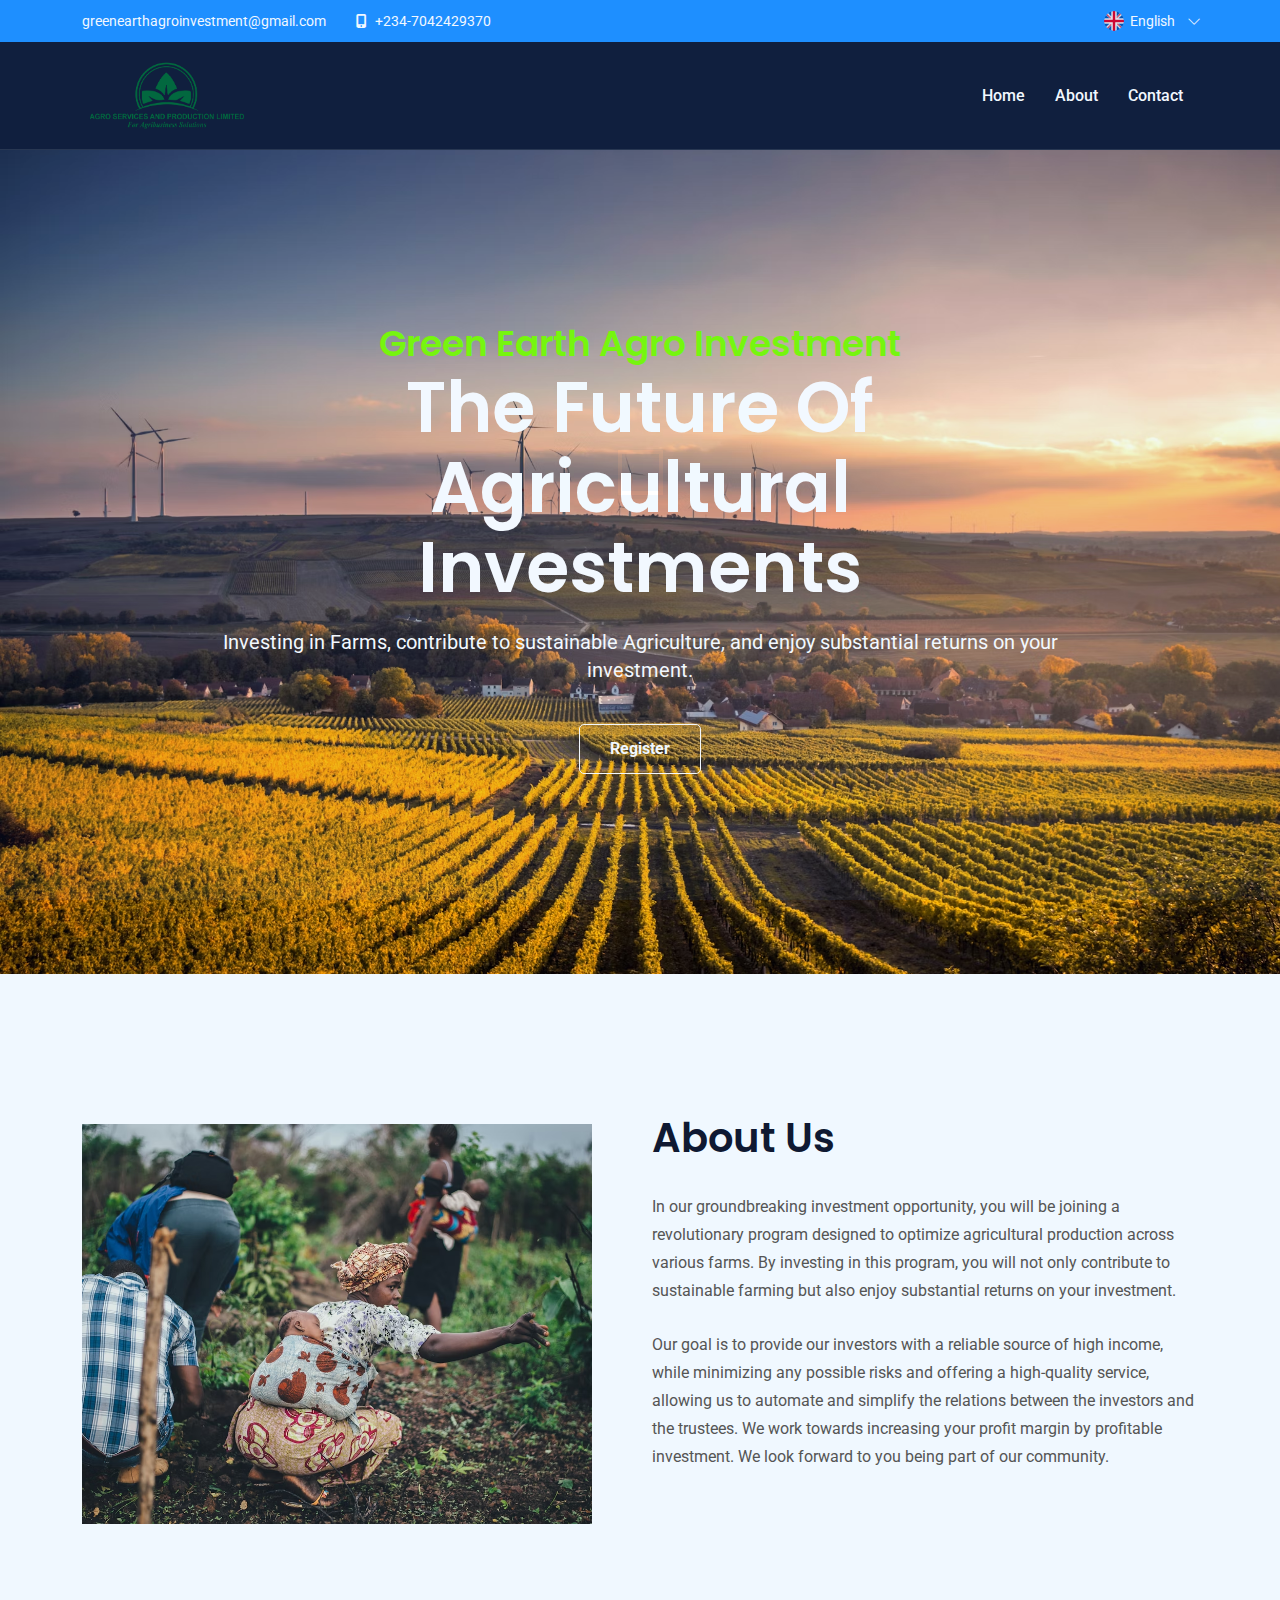
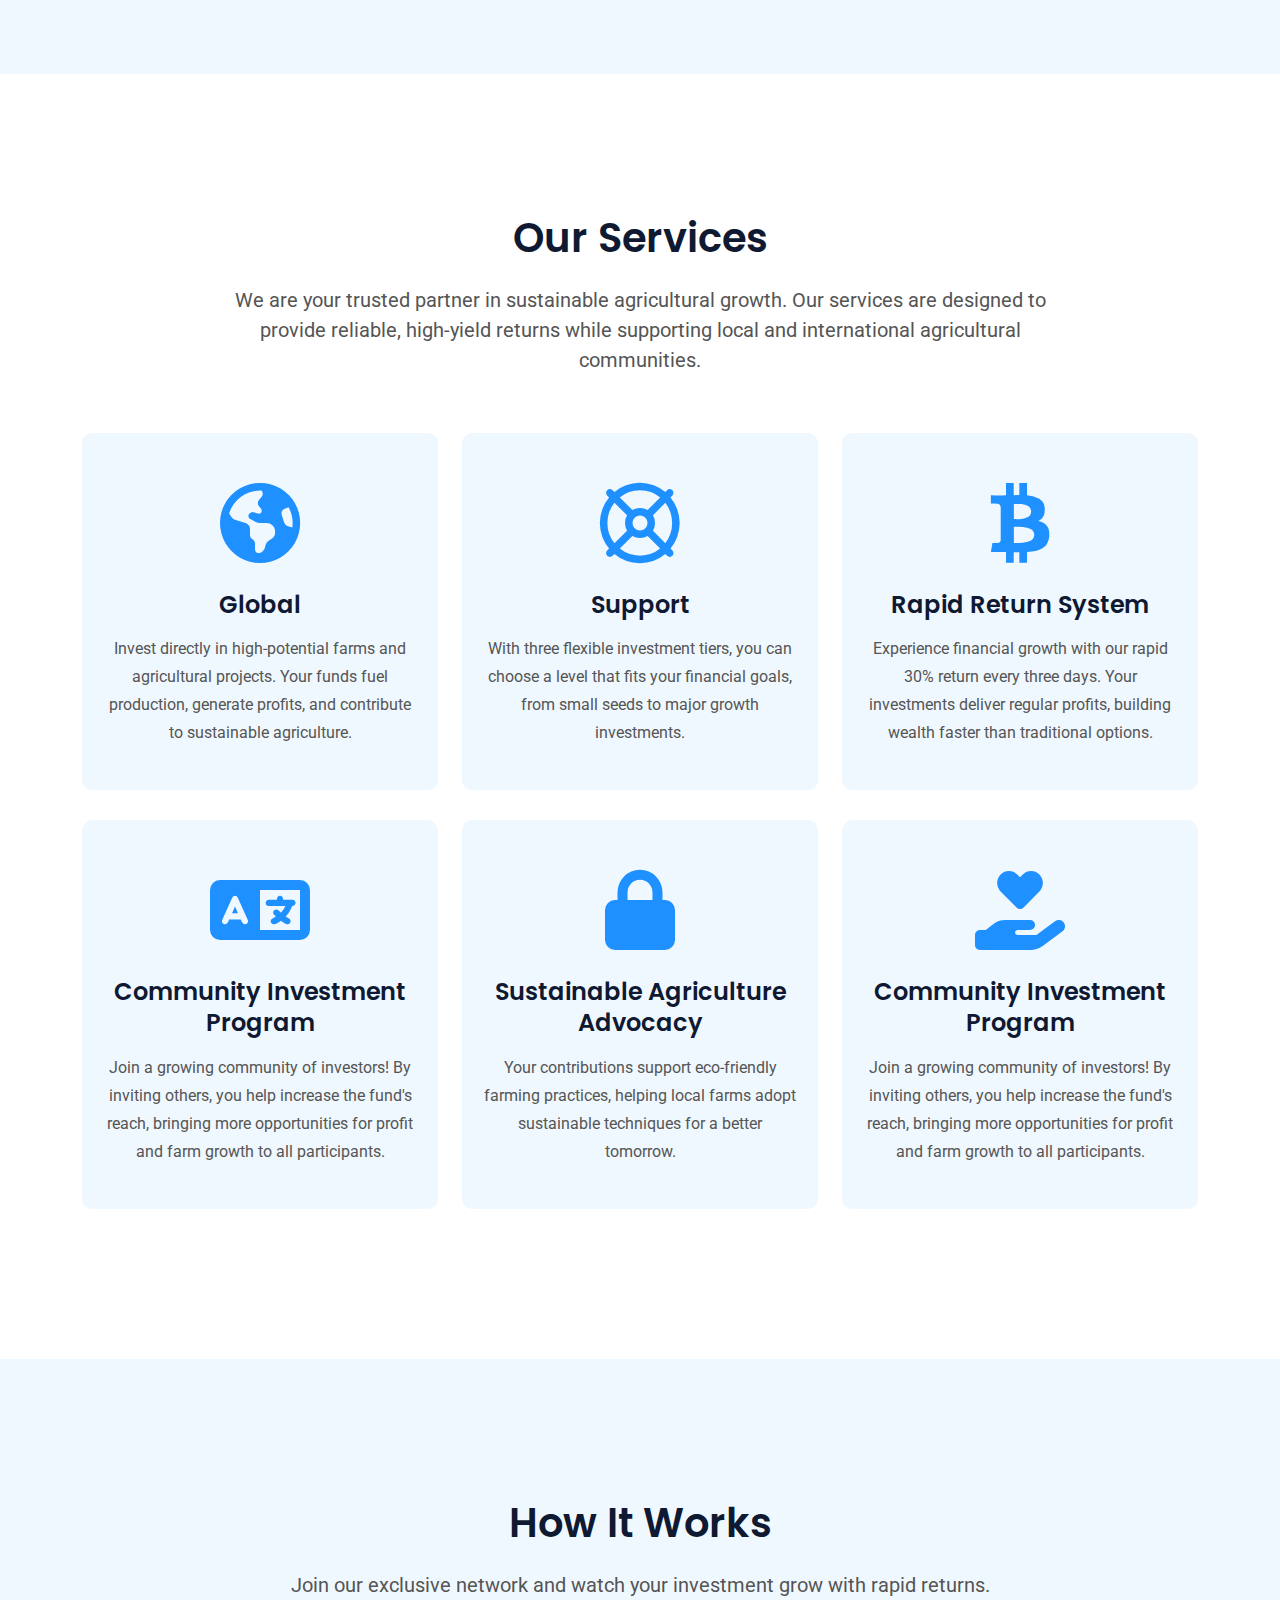
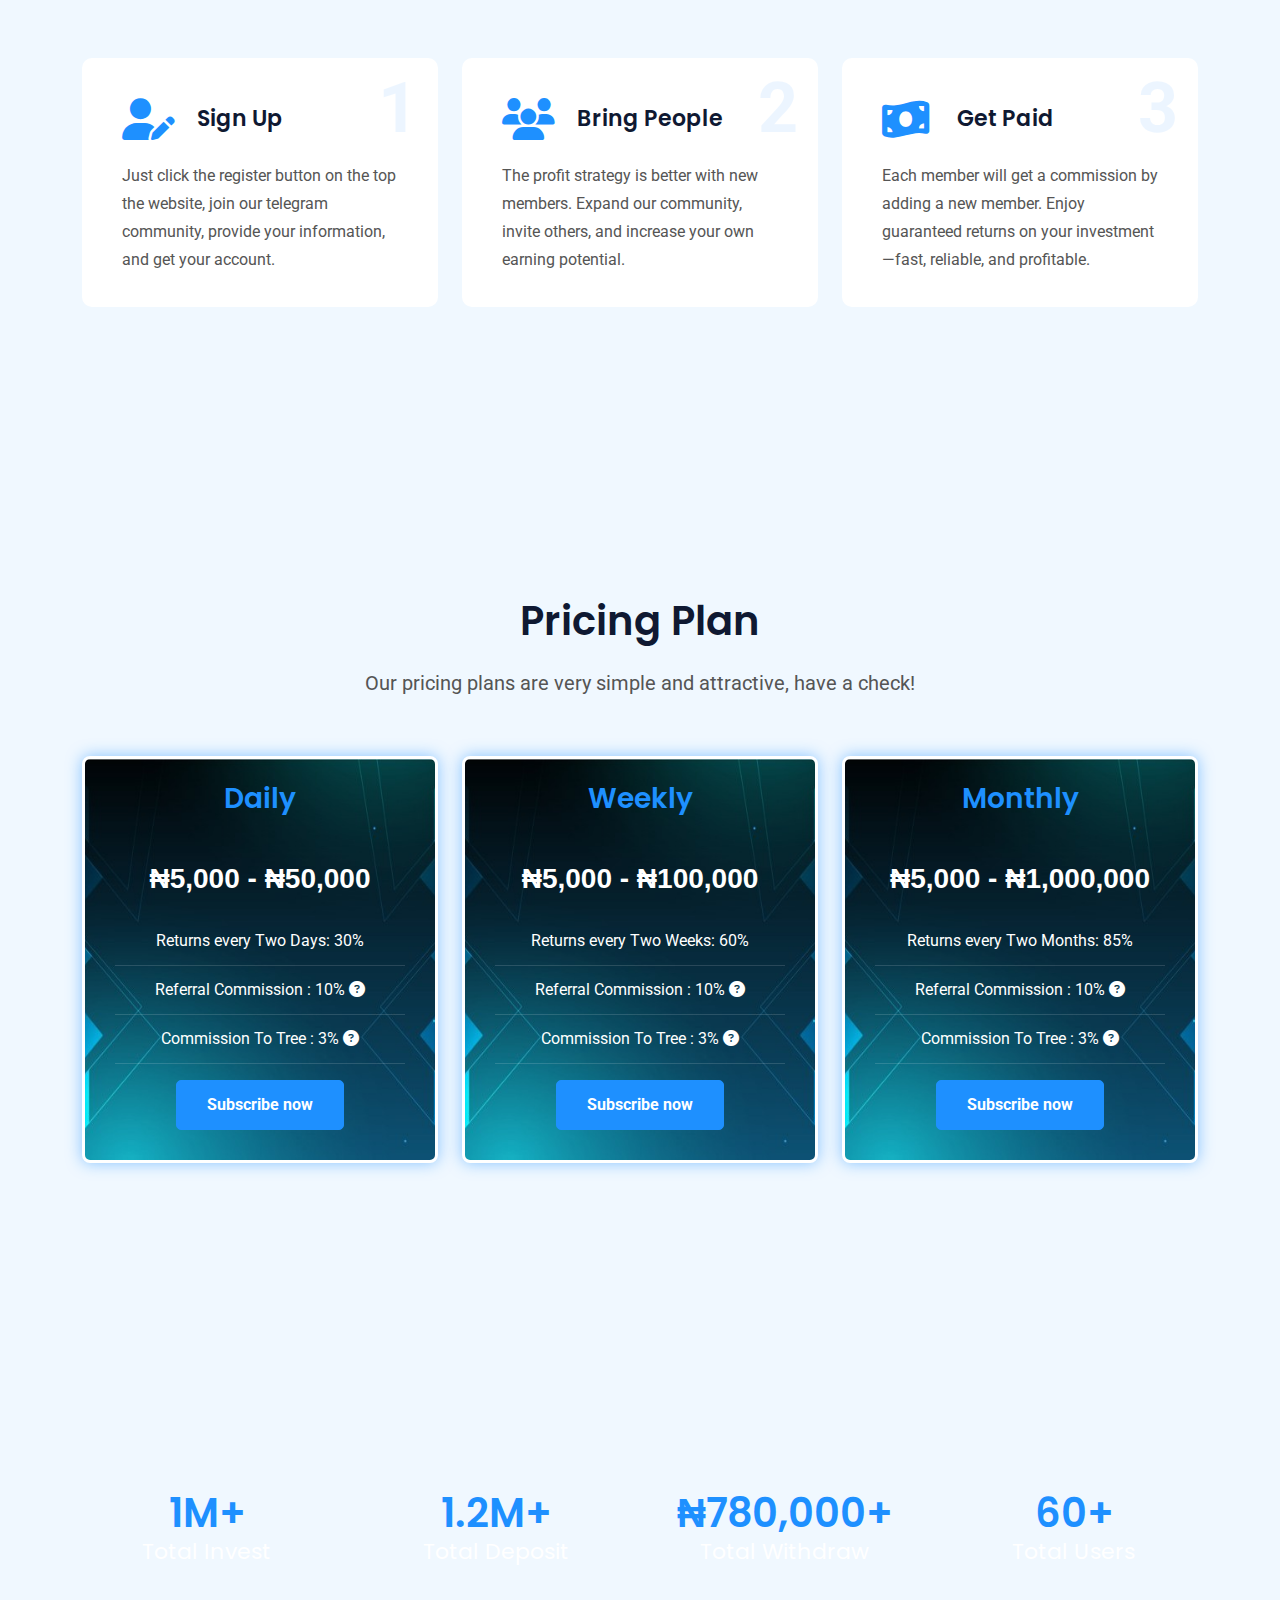
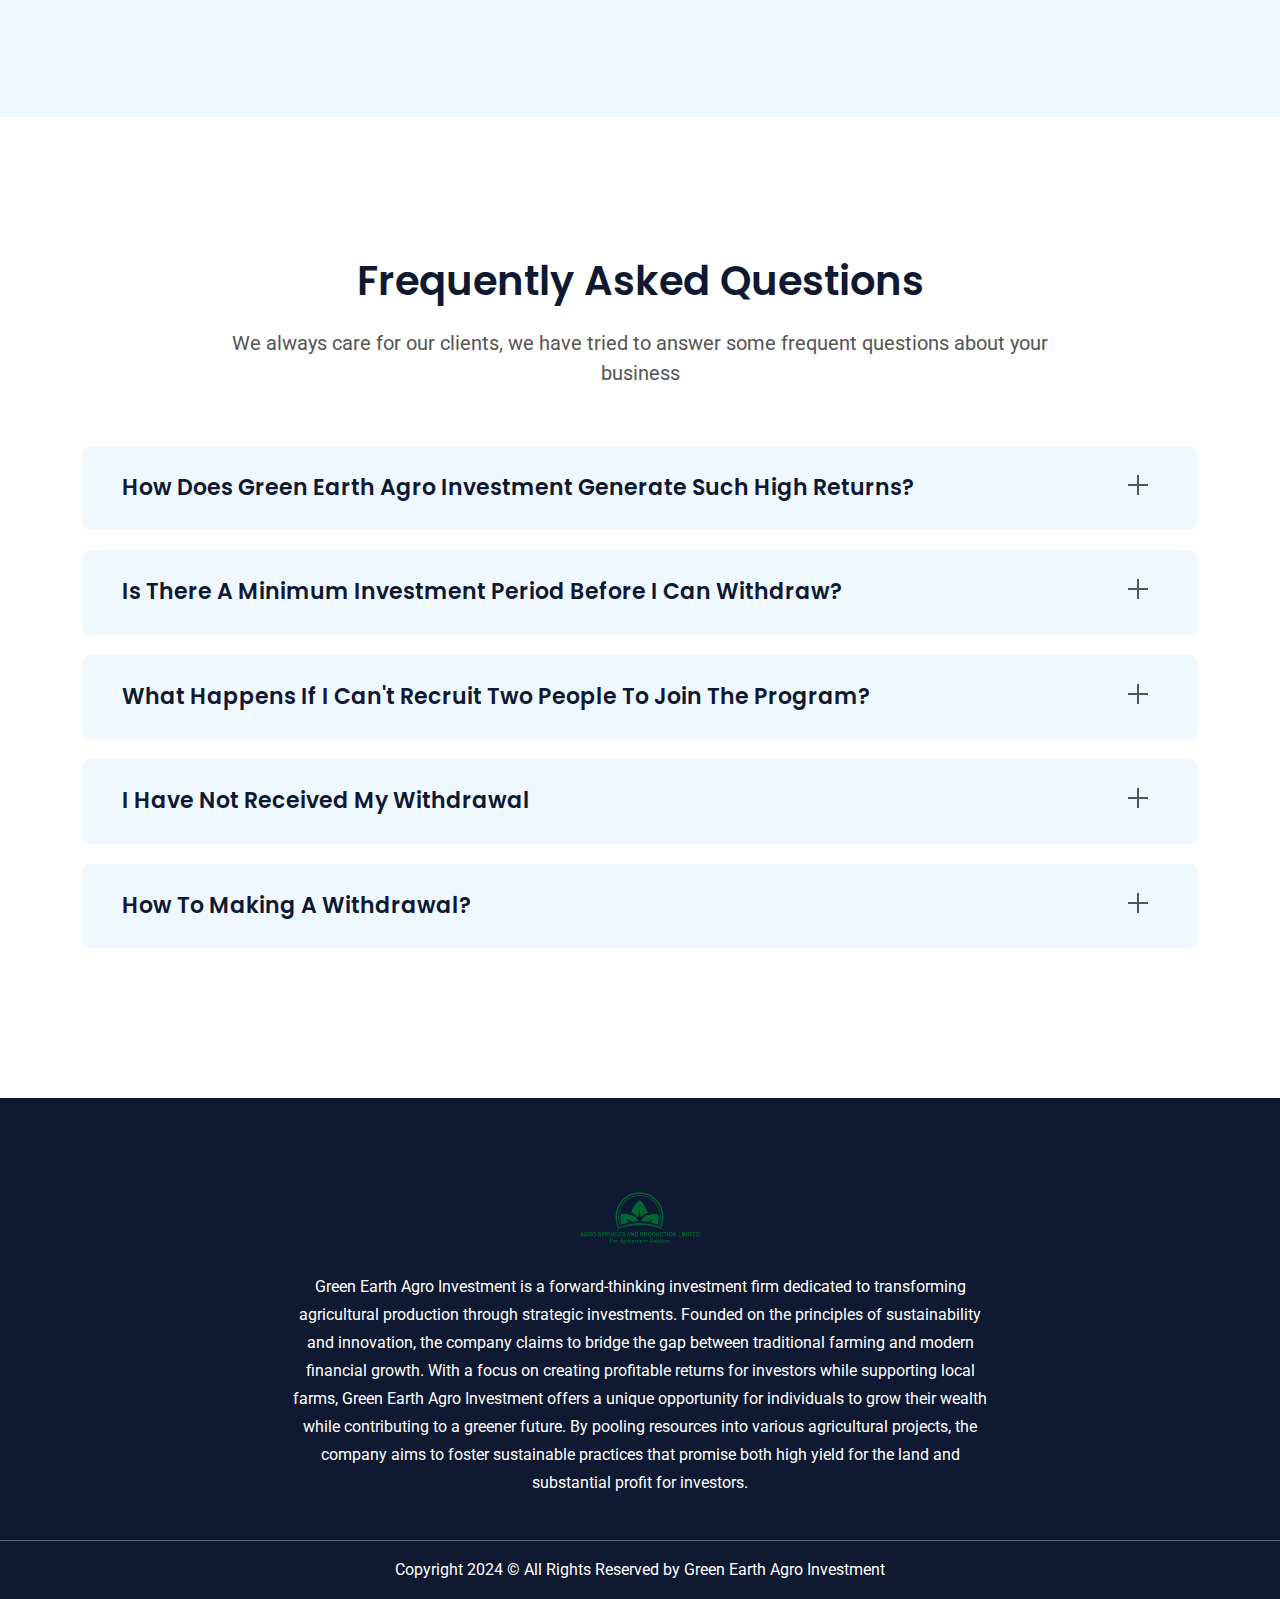
==== index.html @ 1e1aa6b4 "Add files via upload" ====
<!doctype html>
<html lang="en" itemscope itemtype="http://schema.org/WebPage">


<!-- Mirrored from script.viserlab.com/mlmlab/ by HTTrack Website Copier/3.x [XR&CO'2014], Sun, 03 Nov 2024 11:11:18 GMT -->
<!-- Added by HTTrack --><meta http-equiv="content-type" content="text/html;charset=UTF-8" /><!-- /Added by HTTrack -->
<head>
    <!-- Required meta tags -->
    <meta charset="utf-8">
    <meta name="viewport" content="width=device-width, initial-scale=1, shrink-to-fit=no">
    <title> MLMLAB - Home</title>
    <meta name="title" Content="MLMLAB - Home">
    <meta name="description" content="MLMLab, a professional Multilevel Marketing Solution that comes with PHP laravel. It’s developed for those people who want to start their Multilevel business website.">
    <meta name="keywords" content="admin,blog,aaaa,ddd,aaa,viserlab,viserscript,mlm,mlmlab,multilevel,marketing,platform">
    <link rel="shortcut icon" href="assets/images/logo_icon/favicon.png" type="image/x-icon">

    
    <link rel="apple-touch-icon" href="assets/images/logo_icon/logo.png">
    <meta name="apple-mobile-web-app-capable" content="yes">
    <meta name="apple-mobile-web-app-status-bar-style" content="black">
    <meta name="apple-mobile-web-app-title" content="MLMLAB - Home">
    
    <meta itemprop="name" content="MLMLAB - Home">
    <meta itemprop="description" content="MLMLab, a professional Multilevel Marketing Solution that comes with PHP laravel. It’s developed for those people who want to start their Multilevel business website.">
    <meta itemprop="image" content="assets/images/seo/6678346443a881719153764.jpg">
    
    <meta property="og:type" content="website">
    <meta property="og:title" content="MLMLab - Multilevel Marketing Platform">
    <meta property="og:description" content="MLMLab, a professional Multilevel Marketing Solution that comes with PHP laravel. It’s developed for those people who want to start their Multilevel business website.">
    <meta property="og:image" content="assets/images/seo/6678346443a881719153764.jpg">
    <meta property="og:image:type" content="image/jpg">
        <meta property="og:image:width" content="1180">
    <meta property="og:image:height" content="600">
    <meta property="og:url" content="https://script.viserlab.com/mlmlab">
    
    <meta name="twitter:card" content="summary_large_image">
    <!-- Bootstrap CSS -->
    <link href="assets/global/css/bootstrap.min30f4.css?v=3" rel="stylesheet">

    <link href="assets/global/css/all.min.css" rel="stylesheet">

    <link href="assets/global/css/line-awesome.min.css" rel="stylesheet">

    <link href="assets/templates/basic/css/animate.css" rel="stylesheet">
    <link href="assets/templates/basic/css/nice-select.css" rel="stylesheet">
    <link href="assets/templates/basic/css/swiper.min.css" rel="stylesheet">
    <link href="assets/templates/basic/css/magnific-popup.css" rel="stylesheet">
    <link href="assets/templates/basic/css/odometer.css" rel="stylesheet">
    <link href="assets/templates/basic/css/main30f4.css?v=3" rel="stylesheet">
    <link href="assets/templates/basic/css/custom.css" rel="stylesheet">
    
    
    <link href="assets/templates/basic/css/color4db6.css?color=1e90fF" rel="stylesheet">

</head>


<body>

    
    <div class="overlay"></div>
    <a class="scrollToTop" href="#0"><i class="flaticon-arrow"></i></a>
    <div class="overlayer" id="overlayer">
        <div class="loader">
            <div class="loader-inner"></div>
        </div>
    </div>

            <div class="header-top">
    <div class="container">
        <div class="header-top-area">
            <div class="header-top-item">
                <a href="mailto:greenearthagroinvestment@gmail.com">greenearthagroinvestment@gmail.com</a>

            </div>
            <div class="header-top-item">
                <a href="tel:+234-7042429370"><i class="fa fa-mobile-alt"></i>
                    +234-7042429370</a>
            </div>
                            <div class="language dropdown d-none d-lg-block ms-auto">
                    <button class="language-wrapper" data-bs-toggle="dropdown" aria-expanded="false">
                        <div class="language-content">
                            <div class="language_flag">
                                <img src="assets/images/language/66783590bc3431719154064.png" alt="flag">
                            </div>
                            <p class="language_text_select">English</p>
                        </div>
                        <span class="collapse-icon"><i class="las la-angle-down"></i></span>
                    </button>
                    <div class="dropdown-menu langList_dropdow py-2">
                        <ul class="langList">
                                                            <li class="language-list langSel" data-code=en>
                                    <div class="language_flag">
                                        <img src="assets/images/language/66783590bc3431719154064.png" alt="flag">
                                    </div>
                                    <p class="language_text">English</p>
                                </li>
                                                            <li class="language-list langSel" data-code=bn>
                                    <div class="language_flag">
                                        <img src="assets/images/language/6678358a315dd1719154058.png" alt="flag">
                                    </div>
                                    <p class="language_text">Bangla</p>
                                </li>
                                                            <li class="language-list langSel" data-code=es>
                                    <div class="language_flag">
                                        <img src="assets/images/language/667835846c2621719154052.png" alt="flag">
                                    </div>
                                    <p class="language_text">Spanish</p>
                                </li>
                                                            <li class="language-list langSel" data-code=tr>
                                    <div class="language_flag">
                                        <img src="assets/images/language/6678357cd0ed21719154044.png" alt="flag">
                                    </div>
                                    <p class="language_text">Turkish</p>
                                </li>
                                                    </ul>
                    </div>
                </div>
                    </div>
    </div>
</div>
<header class="header-bottom" >
    <div class="container">
        <div class="row">
            <div class="col-lg-12">
                <div class="header-area">
                    <div class="logo">
                        <a href="https://script.viserlab.com/mlmlab"><img src="assets/images/logo_icon/LOGO-03.png" alt="logo"></a>
                    </div>
                    <ul class="menu">
                        <li><a href="https://script.viserlab.com/mlmlab">Home</a></li>

                                                    <li><a href="about.html">About</a></li>
                        <li><a href="contact.html">Contact</a></li>

                         
                        
                                                    <li class="language dropdown d-lg-none">
                                <button class="language-wrapper style-two" data-bs-toggle="dropdown" aria-expanded="false">
                                    <div class="language-content">
                                        <div class="language_flag">
                                            <img src="assets/images/language/66783590bc3431719154064.png"
                                                alt="flag">
                                        </div>
                                        <p class="language_text_select">English</p>
                                    </div>
                                    <span class="collapse-icon"><i class="las la-angle-down"></i></span>
                                </button>
                                <div class="dropdown-menu langList_dropdow py-2">
                                    <ul class="langList">
                                                                                    <li class="language-list langSel" data-code=en>
                                                <div class="language_flag">
                                                    <img src="assets/images/language/66783590bc3431719154064.png" alt="flag">
                                                </div>
                                                <p class="language_text">English</p>
                                            </li>
                                                                                    <li class="language-list langSel" data-code=bn>
                                                <div class="language_flag">
                                                    <img src="assets/images/language/6678358a315dd1719154058.png" alt="flag">
                                                </div>
                                                <p class="language_text">Bangla</p>
                                            </li>
                                                                                    <li class="language-list langSel" data-code=es>
                                                <div class="language_flag">
                                                    <img src="assets/images/language/667835846c2621719154052.png" alt="flag">
                                                </div>
                                                <p class="language_text">Spanish</p>
                                            </li>
                                                                                    <li class="language-list langSel" data-code=tr>
                                                <div class="language_flag">
                                                    <img src="assets/images/language/6678357cd0ed21719154044.png" alt="flag">
                                                </div>
                                                <p class="language_text">Turkish</p>
                                            </li>
                                                                            </ul>
                                </div>
                            </li>

                                            </ul>
                    <div class="header-bar d-lg-none">
                        <span></span>
                        <span></span>
                        <span></span>
                    </div>
                </div>
            </div>
        </div>
    </div>
</header>

    
    
    
    <section class="banner-slide">
    <div class="swiper-wrapper">
                    <div class="swiper-slide">
                <div class="banner-container bg-overlay bg_img"
                    data-background="assets/images/frontend/banner/photo-1486754735734-325b5831c3ad.avif">
                    <div class="container">
                        <div class="banner-content">
                            <h3 class="sub-title" style="color: lawngreen;">Green Earth Agro Investment</h3>
                            <h1 class="title">The Future of Agricultural Investments</h1>
                            <div class="button-area">
                                <p>Investing in Farms, contribute to sustainable Agriculture, and enjoy substantial returns on your investment.</p>
                                <div class="button-group">
                                  
                                    <a class="custom-button"
                                        href="https://t.me/+zExAcoKdvgdmNTk0">Register</a>
                                </div>
                            </div>
                        </div>
                    </div>
                </div>
            </div>
                    <div class="swiper-slide">
                <div class="banner-container bg-overlay bg_img"
                    data-background="assets/images/frontend/banner/636a01142c5ef1667891476.jpg">
                    <div class="container">
                        <div class="banner-content">
                            <h3 class="sub-title">Agro Green</h3>
                            <h1 class="title">Multilevel Marketing Platform</h1>
                            <div class="button-area">
                                <p>We are a dedicated Binary Multilevel Marketing company for every MLM plan with custom features.</p>
                                <div class="button-group">
                                    <a class="custom-button active"
                                        href="#">Log In</a>
                                    <a class="custom-button"
                                        href="https://t.me/+zExAcoKdvgdmNTk0">Register</a>
                                </div>
                            </div>
                        </div>
                    </div>
                </div>
            </div>
            </div>
    <!-- <div class="banner-prev"><i class="fas fa-angle-left"></i></div>
    <div class="banner-next"><i class="fas fa-angle-right"></i></div> -->
</section>

                        <section class="about-section padding-top padding-bottom">
    <div class="container">
        <div class="row justify-content-between mb--50 flex-wrap-reverse">
            <div class="col-lg-6 pe-xl-5 mb-50">
                <div class="video-wrapper w-100 h-100 bg-overlay bg_img"
                    data-background="assets/images/frontend/about/photo-1509099342178-e323b1717dba.avif">
                    </a>
                </div>
            </div>
            <div class="col-lg-6 mb-50">
                <div class="about-content">
                    <div class="section-header left-style margin-olpo">
                        <h2 class="title">About Us</h2>
                    </div>
                    <p> In our groundbreaking investment opportunity, you will be joining a revolutionary program designed to optimize agricultural production across various farms. By investing in this program, you will not only contribute to sustainable farming but also enjoy substantial returns on your investment. </p>
                    <p> Our goal is to provide our investors with a reliable source of high income, while minimizing any possible risks and offering a high-quality service, allowing us to automate and simplify the relations between the investors and the trustees. We work towards increasing your profit margin by profitable investment. We look forward to you being part of our community. </p>
                </div>
            </div>
        </div>
    </div>
</section>
                    <section class="how-to-section padding-bottom padding-top section-bg">
    <div class="container">
        <div class="section-header">
            <h2 class="title">Our Services</h2>
            <p>We are your trusted partner in sustainable agricultural growth. Our services are designed to provide reliable, high-yield returns while supporting local and international agricultural communities. </p>
        </div>
        <div class="row justify-content-center mb-30-none how-wrapper">
                            <div class="col-sm-10 col-md-6 col-lg-4">
                    <div class="how-item">
                        <div class="how-thumb">
                            <i class="fas fa-globe-americas"></i>                        </div>
                        <div class="how-content">
                            <h5 class="title">Global</h5>
                            <p>Invest directly in high-potential farms and agricultural projects. Your funds fuel production, generate profits, and contribute to sustainable agriculture.</p>
                        </div>
                    </div>
                </div>
                            <div class="col-sm-10 col-md-6 col-lg-4">
                    <div class="how-item">
                        <div class="how-thumb">
                            <i class="far fa-life-ring"></i>                        </div>
                        <div class="how-content">
                            <h5 class="title">Support</h5>
                            <p>With three flexible investment tiers, you can choose a level that fits your financial goals, from small seeds to major growth investments.</p>
                        </div>
                    </div>
                </div>
                            <div class="col-sm-10 col-md-6 col-lg-4">
                    <div class="how-item">
                        <div class="how-thumb">
                            <i class="fab fa-btc"></i>                        </div>
                        <div class="how-content">
                            <h5 class="title">Rapid Return System</h5>
                            <p>Experience financial growth with our rapid 30% return every three days. Your investments deliver regular profits, building wealth faster than traditional options.</p>
                        </div>
                    </div>
                </div>
                            <div class="col-sm-10 col-md-6 col-lg-4">
                    <div class="how-item">
                        <div class="how-thumb">
                            <i class="fas fa-language"></i>                        </div>
                        <div class="how-content">
                            <h5 class="title">Community Investment Program</h5>
                            <p>Join a growing community of investors! By inviting others, you help increase the fund's reach, bringing more opportunities for profit and farm growth to all participants.</p>
                        </div>
                    </div>
                </div>
                            <div class="col-sm-10 col-md-6 col-lg-4">
                    <div class="how-item">
                        <div class="how-thumb">
                            <i class="fas fa-lock"></i>                        </div>
                        <div class="how-content">
                            <h5 class="title">Sustainable Agriculture Advocacy</h5>
                            <p>Your contributions support eco-friendly farming practices, helping local farms adopt sustainable techniques for a better tomorrow.</p>
                        </div>
                    </div>
                </div>
                            <div class="col-sm-10 col-md-6 col-lg-4">
                    <div class="how-item">
                        <div class="how-thumb">
                            <i class="fas fa-hand-holding-heart"></i>                        </div>
                        <div class="how-content">
                            <h5 class="title">Community Investment Program</h5>
                            <p>Join a growing community of investors! By inviting others, you help increase the fund's reach, bringing more opportunities for profit and farm growth to all participants.</p>
                        </div>
                    </div>
                </div>
                    </div>
    </div>
</section>
                    <section class="feature-section padding-top padding-bottom">
    <div class="container">
        <div class="section-header">
            <h2 class="title">How It Works</h2>
            <p>Join our exclusive network and watch your investment grow with rapid returns.</p>
        </div>
        <div class="row justify-content-center mb-30-none">
                            <div class="col-xl-4 col-md-6 col-sm-10">
                    <div class="feature-item">
                        <div class="feature-header">
                            <div class="icon">
                                <i class="fas fa-user-edit"></i>                            </div>
                            <h6 class="title">Sign Up</h6>
                        </div>
                        <div class="feature-body">
                            <p>Just click the register button on the top the website, join our telegram community, provide your information, and get your account.</p>
                        </div>
                    </div>
                </div>
                            <div class="col-xl-4 col-md-6 col-sm-10">
                    <div class="feature-item">
                        <div class="feature-header">
                            <div class="icon">
                                <i class="fas fa-users"></i>                            </div>
                            <h6 class="title">Bring People</h6>
                        </div>
                        <div class="feature-body">
                            <p>The profit strategy is better with new members. Expand our community, invite others, and increase your own earning potential.</p>
                        </div>
                    </div>
                </div>
                            <div class="col-xl-4 col-md-6 col-sm-10">
                    <div class="feature-item">
                        <div class="feature-header">
                            <div class="icon">
                                <i class="fas fa-money-bill-wave"></i>                            </div>
                            <h6 class="title">Get Paid</h6>
                        </div>
                        <div class="feature-body">
                            <p>Each member will get a commission by adding a new member. Enjoy guaranteed returns on your investment—fast, reliable, and profitable.</p>
                        </div>
                    </div>
                </div>
                    </div>
    </div>
</section>
                    <!-- <section class="team-section padding-top padding-bottom section-bg">
    <div class="container">
        <div class="section-header">
            <h2 class="title">Team Member</h2>
            <p>The company empowers our team members to impact the company mission, grow personally and professionally, and reach an optimal work-life balance. So, meet with our awesome members!</p>
        </div>
        <div class="row justify-content-center mb-30-none">
                            <div class="col-lg-3 col-md-6 col-sm-9">
                    <div class="team-item">
                        <div class="team-thumb">
                            <img src="assets/images/frontend/team/636a162adadcc1667896874.jpg" alt="team">
                        </div>
                        <div class="team-content">
                            <h6 class="title">
                                Sergio Leonel
                            </h6>
                            <span class="info">CEO @ Adobe</span>
                        </div>
                    </div>
                </div>
                            <div class="col-lg-3 col-md-6 col-sm-9">
                    <div class="team-item">
                        <div class="team-thumb">
                            <img src="assets/images/frontend/team/636a1601368b21667896833.jpg" alt="team">
                        </div>
                        <div class="team-content">
                            <h6 class="title">
                                MR. Jhon
                            </h6>
                            <span class="info">CEO @ Adobe</span>
                        </div>
                    </div>
                </div>
                            <div class="col-lg-3 col-md-6 col-sm-9">
                    <div class="team-item">
                        <div class="team-thumb">
                            <img src="assets/images/frontend/team/636a15e0139101667896800.jpg" alt="team">
                        </div>
                        <div class="team-content">
                            <h6 class="title">
                                Jon Doi
                            </h6>
                            <span class="info">CEO @ Adobe</span>
                        </div>
                    </div>
                </div>
                            <div class="col-lg-3 col-md-6 col-sm-9">
                    <div class="team-item">
                        <div class="team-thumb">
                            <img src="assets/images/frontend/team/636a15b788b3b1667896759.jpg" alt="team">
                        </div>
                        <div class="team-content">
                            <h6 class="title">
                                MR. Jhon
                            </h6>
                            <span class="info">CEO @ Adobe</span>
                        </div>
                    </div>
                </div>
                    </div>
    </div> 
</section> -->
                    <section class="pricing-section padding-bottom padding-top">
    <div class="container">
        <div class="section-header">
            <h2 class="title">Pricing Plan</h2>
            <p>Our pricing plans are very simple and attractive, have a check!</p>
        </div>

        <div class="row justify-content-center mb-30-none">
                            <div class="col-lg-4 col-md-6 col-sm-10 mb-30">
                    <div class="plan-card bg_img text-center"
                        data-background="assets/images/frontend/plan/637da77c41ab91669179260.jpg">
                        <h4 class="plan-card__title text--base mb-2">Daily</h4>
                        <div class="price-range mt-5 text-white"> ₦5,000 - ₦50,000 </div>
                        <ul class="plan-card__features mt-4">
                            <li>Returns every Two Days: 30%
                            </li>
                            <li>
                                Referral Commission : <span class="amount">10%</span>
                                <span class="icon float-right" data-bs-toggle="modal" data-bs-target="#refComInfoModal"><i
                                        class="fas fa-question-circle"></i></span>
                            </li>

                            <li>
                                Commission To Tree : <span class="amount">3%</span>
                                <span class="icon float-right" data-bs-toggle="modal" data-bs-target="#treeComInfoModal"><i
                                        class="fas fa-question-circle"></i></span>
                            </li>
                        </ul>

                        <a href="https://t.me/+zExAcoKdvgdmNTk0" target="_blank" class="custom-button theme mt-3 w-auto text-white">
                            Subscribe now
                        </a>
                        
                        
                    </div>
                </div>
                            <div class="col-lg-4 col-md-6 col-sm-10 mb-30">
                    <div class="plan-card bg_img text-center"
                        data-background="assets/images/frontend/plan/637da77c41ab91669179260.jpg">
                        <h4 class="plan-card__title text--base mb-2">Weekly</h4>
                        <div class="price-range mt-5 text-white"> ₦5,000 - ₦100,000 </div>
                        <ul class="plan-card__features mt-4">
                            <li>Returns every Two Weeks: 60%
                            </li>
                            <li>
                                Referral Commission : <span class="amount">10%</span>
                                <span class="icon float-right" data-bs-toggle="modal" data-bs-target="#refComInfoModal"><i
                                        class="fas fa-question-circle"></i></span>
                            </li>

                            <li>
                                Commission To Tree : <span class="amount">3%</span>
                                <span class="icon float-right" data-bs-toggle="modal" data-bs-target="#treeComInfoModal"><i
                                        class="fas fa-question-circle"></i></span>
                            </li>
                        </ul>

                        <a href="https://t.me/+zExAcoKdvgdmNTk0" target="_blank" class="custom-button theme mt-3 w-auto text-white">
                            Subscribe now
                        </a>
                        
                        
                    </div>
                </div>
                            <div class="col-lg-4 col-md-6 col-sm-10 mb-30">
                    <div class="plan-card bg_img text-center"
                        data-background="assets/images/frontend/plan/637da77c41ab91669179260.jpg">
                        <h4 class="plan-card__title text--base mb-2">Monthly</h4>
                        <div class="price-range mt-5 text-white"> ₦5,000 - ₦1,000,000 </div>
                        <ul class="plan-card__features mt-4">
                            <li>Returns every Two Months: 85%
                            </li>
                            <li>
                                Referral Commission : <span class="amount">10%</span>
                                <span class="icon float-right" data-bs-toggle="modal" data-bs-target="#refComInfoModal"><i
                                        class="fas fa-question-circle"></i></span>
                            </li>

                            <li>
                                Commission To Tree : <span class="amount">3%</span>
                                <span class="icon float-right" data-bs-toggle="modal" data-bs-target="#treeComInfoModal"><i
                                        class="fas fa-question-circle"></i></span>
                            </li>
                        </ul>

                        <a href="https://t.me/+zExAcoKdvgdmNTk0" target="_blank" class="custom-button theme mt-3 w-auto text-white">
                            Subscribe now
                        </a>
                        
                        
                    </div>
                </div>
                            <div class="col-lg-4 col-md-6 col-sm-10 mb-30">
                    <!-- <div class="plan-card bg_img text-center"
                        data-background="assets/images/frontend/plan/637da77c41ab91669179260.jpg">
                        <h4 class="plan-card__title text--base mb-2">Silver</h4>
                        <div class="price-range mt-5 text-white"> $1,000.00 </div>
                        <ul class="plan-card__features mt-4">
                            <li> Business Volume (BV) : <span class="amount">100</span>
                                <span class="icon float-right" data-bs-toggle="modal" data-bs-target="#bvInfoModal"><i
                                        class="fas fa-question-circle"></i></span>
                            </li>
                            <li>
                                Referral Commission : <span class="amount">$50.00</span>
                                <span class="icon float-right" data-bs-toggle="modal" data-bs-target="#refComInfoModal"><i
                                        class="fas fa-question-circle"></i></span>
                            </li>

                            <li>
                                Commission To Tree : <span class="amount">$0.99</span>
                                <span class="icon float-right" data-bs-toggle="modal" data-bs-target="#treeComInfoModal"><i
                                        class="fas fa-question-circle"></i></span>
                            </li>
                        </ul>

                                                    <button class="custom-button theme mt-3 w-auto text-white" data-bs-toggle="modal" data-bs-target="#loginModal">
                                Subscribe now                            </button>
                        
                    </div> -->
                </div>
                            <div class="col-lg-4 col-md-6 col-sm-10 mb-30">
                    <!-- <div class="plan-card bg_img text-center"
                        data-background="assets/images/frontend/plan/637da77c41ab91669179260.jpg">
                        <h4 class="plan-card__title text--base mb-2">Gold</h4>
                        <div class="price-range mt-5 text-white"> $3,000.00 </div>
                        <ul class="plan-card__features mt-4">
                            <li> Business Volume (BV) : <span class="amount">300</span>
                                <span class="icon float-right" data-bs-toggle="modal" data-bs-target="#bvInfoModal"><i
                                        class="fas fa-question-circle"></i></span>
                            </li>
                            <li>
                                Referral Commission : <span class="amount">$150.00</span>
                                <span class="icon float-right" data-bs-toggle="modal" data-bs-target="#refComInfoModal"><i
                                        class="fas fa-question-circle"></i></span>
                            </li>

                            <li>
                                Commission To Tree : <span class="amount">$1.50</span>
                                <span class="icon float-right" data-bs-toggle="modal" data-bs-target="#treeComInfoModal"><i
                                        class="fas fa-question-circle"></i></span>
                            </li>
                        </ul>

                                                    <button class="custom-button theme mt-3 w-auto text-white" data-bs-toggle="modal" data-bs-target="#loginModal">
                                Subscribe now                            </button>
                        
                    </div> -->
                </div>
                            <div class="col-lg-4 col-md-6 col-sm-10 mb-30">
                    <!-- <div class="plan-card bg_img text-center"
                        data-background="assets/images/frontend/plan/637da77c41ab91669179260.jpg">
                        <h4 class="plan-card__title text--base mb-2">Plutonium</h4>
                        <div class="price-range mt-5 text-white"> $5,000.00 </div>
                        <ul class="plan-card__features mt-4">
                            <li> Business Volume (BV) : <span class="amount">500</span>
                                <span class="icon float-right" data-bs-toggle="modal" data-bs-target="#bvInfoModal"><i
                                        class="fas fa-question-circle"></i></span>
                            </li>
                            <li>
                                Referral Commission : <span class="amount">$250.00</span>
                                <span class="icon float-right" data-bs-toggle="modal" data-bs-target="#refComInfoModal"><i
                                        class="fas fa-question-circle"></i></span>
                            </li>

                            <li>
                                Commission To Tree : <span class="amount">$5.50</span>
                                <span class="icon float-right" data-bs-toggle="modal" data-bs-target="#treeComInfoModal"><i
                                        class="fas fa-question-circle"></i></span>
                            </li>
                        </ul>

                                                    <button class="custom-button theme mt-3 w-auto text-white" data-bs-toggle="modal" data-bs-target="#loginModal">
                                Subscribe now                            </button>
                        
                    </div> -->
                </div>
            
        </div>

    </div>
</section>

<div class="modal fade" id="bvInfoModal" role="dialog" aria-hidden="true" tabindex="-1">
        <div class="modal-dialog" role="document">
            <div class="modal-content">
                <div class="modal-header">
                    <h5 class="modal-title m-0">Business Volume (BV) info</h5>
                    <button class="close" data-bs-dismiss="modal" type="button" aria-label="Close">
                        <i class="las la-times"></i>
                    </button>
                </div>
                <div class="modal-body">
                    <span class="text--danger">When someone from your below tree subscribe this plan, You will get this Business Volume  which will be used for matching bonus.</span>
                </div>
            </div>
        </div>
    </div>

    <div class="modal fade" id="refComInfoModal" role="dialog" aria-hidden="true" tabindex="-1">
        <div class="modal-dialog" role="document">
            <div class="modal-content">
                <div class="modal-header">
                    <h5 class="modal-title m-0">Referral Commission info</h5>
                    <button class="close" data-bs-dismiss="modal" type="button" aria-label="Close">
                        <i class="las la-times"></i>
                    </button>
                </div>
                <div class="modal-body">
                    <span class="text--danger">When Your Direct-Referred/Sponsored  User Subscribe in <b> ANY PLAN </b>,
                        You will get this amount.</span>
                    <br>
                    <br>
                    <span class="text--success"> This is the reason You should Choose a Plan With Bigger Referral Commission.</span>

                </div>
            </div>
        </div>
    </div>

    <div class="modal fade" id="treeComInfoModal" role="dialog" aria-hidden="true" tabindex="-1">
        <div class="modal-dialog" role="document">
            <div class="modal-content">
                <div class="modal-header">
                    <h5 class="modal-title m-0">Commission to tree info</h5>
                    <button class="close" data-bs-dismiss="modal" type="button" aria-label="Close">
                        <i class="las la-times"></i>
                    </button>
                </div>
                <div class="modal-body">
                    <span class="text--danger">When someone from your below tree subscribe this plan, You will get this amount as Tree Commission. </span>
                </div>
            </div>
        </div>
    </div>
            <div class="modal fade" id="loginModal" role="dialog" aria-hidden="true" tabindex="-1">
            <div class="modal-dialog" role="document">
                <div class="modal-content">
                    <div class="modal-header">
                        <h5 class="modal-title m-0">Confirmation Alert!</h5>
                        <button class="close" data-bs-dismiss="modal" type="button" aria-label="Close">
                            <i class="las la-times"></i>
                        </button>
                    </div>
                    <div class="modal-body py-3">
                        <span class="text-center">Please login to subscribe plans.</span>
                    </div>
                    <div class="modal-footer py-2">
                        <button class="btn btn-dark btn--sm" data-bs-dismiss="modal" type="button">Close</button>
                        <a href="user/login.html" class="btn btn--base btn--sm">Login</a>
                    </div>
                </div>
            </div>
        </div>
    
                        <!-- <section class="transaction-section padding-top section-bg padding-bottom">
    <div class="container">
        <div class="row">
            <div class="col-12">
                <div class="section-header">
                    <h2 class="title">Our Latest Transaction</h2>
                    <p>At this website, making deposits and widthway is simple and straight forward and hardly takes up any of your time. We are constantly striving to offer you, even more, deposit and withdraw options and to make the process even easier.</p>
                </div>
            </div>
        </div>
        <div class="tab deposit-tab">
            <ul class="tab-menu text-center">
                <li class="active custom-button">Latest Deposits</li>
                <li class="custom-button">Latest Withdraws</li>
            </ul>
            <div class="tab-area">
                <div class="tab-item active">
                    <div class="deposite-table">
                        <table>
                            <thead>
                                <tr class="bg-2">
                                    <th>User</th>
                                    <th>Plan</th>
                                    <th>Date</th>
                                    <th>Amount</th>
                                </tr>
                            </thead>
                            <tbody>
                                                                    <tr>
                                        <td>
                                            <div class="author">
                                                <div class="thumb">
                                                    <img src="assets/images/default-member.png"
                                                        alt="jpg">
                                                </div>
                                                <div class="content">Test Test</div>
                                            </div>
                                        </td>
                                        <td>
                                            No plan</td>
                                        <td>
                                            16 October, 2024</td>
                                        <td>$100.00</td>
                                    </tr>
                                                                    <tr>
                                        <td>
                                            <div class="author">
                                                <div class="thumb">
                                                    <img src="assets/images/default-member.png"
                                                        alt="jpg">
                                                </div>
                                                <div class="content">test 123</div>
                                            </div>
                                        </td>
                                        <td>
                                            Basic</td>
                                        <td>
                                            07 October, 2024</td>
                                        <td>$100.00</td>
                                    </tr>
                                                                    <tr>
                                        <td>
                                            <div class="author">
                                                <div class="thumb">
                                                    <img src="assets/images/user/profile/655820ff648b81700274431.jpg"
                                                        alt="jpg">
                                                </div>
                                                <div class="content">Cameron Pruitt</div>
                                            </div>
                                        </td>
                                        <td>
                                            Plutonium</td>
                                        <td>
                                            07 October, 2024</td>
                                        <td>$100.00</td>
                                    </tr>
                                                                    <tr>
                                        <td>
                                            <div class="author">
                                                <div class="thumb">
                                                    <img src="assets/images/default-member.png"
                                                        alt="jpg">
                                                </div>
                                                <div class="content">test 123</div>
                                            </div>
                                        </td>
                                        <td>
                                            Basic</td>
                                        <td>
                                            07 October, 2024</td>
                                        <td>$100.00</td>
                                    </tr>
                                                                    <tr>
                                        <td>
                                            <div class="author">
                                                <div class="thumb">
                                                    <img src="assets/images/default-member.png"
                                                        alt="jpg">
                                                </div>
                                                <div class="content">Frank23 Will23</div>
                                            </div>
                                        </td>
                                        <td>
                                            Silver</td>
                                        <td>
                                            28 September, 2024</td>
                                        <td>$1,000.00</td>
                                    </tr>
                                                                    <tr>
                                        <td>
                                            <div class="author">
                                                <div class="thumb">
                                                    <img src="assets/images/default-member.png"
                                                        alt="jpg">
                                                </div>
                                                <div class="content">frank22 Will22</div>
                                            </div>
                                        </td>
                                        <td>
                                            Silver</td>
                                        <td>
                                            28 September, 2024</td>
                                        <td>$1,000.00</td>
                                    </tr>
                                                                    <tr>
                                        <td>
                                            <div class="author">
                                                <div class="thumb">
                                                    <img src="assets/images/default-member.png"
                                                        alt="jpg">
                                                </div>
                                                <div class="content">Frank24 Will24</div>
                                            </div>
                                        </td>
                                        <td>
                                            Gold</td>
                                        <td>
                                            28 September, 2024</td>
                                        <td>$9,100.00</td>
                                    </tr>
                                                                    <tr>
                                        <td>
                                            <div class="author">
                                                <div class="thumb">
                                                    <img src="assets/images/default-member.png"
                                                        alt="jpg">
                                                </div>
                                                <div class="content">frank22 Will22</div>
                                            </div>
                                        </td>
                                        <td>
                                            Silver</td>
                                        <td>
                                            28 September, 2024</td>
                                        <td>$100.00</td>
                                    </tr>
                                                                    <tr>
                                        <td>
                                            <div class="author">
                                                <div class="thumb">
                                                    <img src="assets/images/default-member.png"
                                                        alt="jpg">
                                                </div>
                                                <div class="content">Frank23 Will23</div>
                                            </div>
                                        </td>
                                        <td>
                                            Silver</td>
                                        <td>
                                            28 September, 2024</td>
                                        <td>$100.00</td>
                                    </tr>
                                                                    <tr>
                                        <td>
                                            <div class="author">
                                                <div class="thumb">
                                                    <img src="assets/images/default-member.png"
                                                        alt="jpg">
                                                </div>
                                                <div class="content">frank22 Will22</div>
                                            </div>
                                        </td>
                                        <td>
                                            Silver</td>
                                        <td>
                                            28 September, 2024</td>
                                        <td>$100.00</td>
                                    </tr>
                                                            </tbody>
                        </table>
                    </div>
                </div>
                <div class="tab-item">
                    <div class="deposite-table">
                        <table>
                            <thead>
                                <tr class="bg-2">
                                    <th>User</th>
                                    <th>Plan</th>
                                    <th>Date</th>
                                    <th>Amount</th>
                                </tr>
                            </thead>
                            <tbody>
                                                                    <tr>
                                        <td>
                                            <div class="author">
                                                <div class="thumb">
                                                    <img src="assets/images/default-member.png"
                                                        alt="jpg">
                                                </div>
                                                <div class="content">
                                                    Kenneth Stein
                                                </div>
                                            </div>
                                        </td>
                                        <td>
                                            Silver</td>
                                        <td>
                                            22 October, 2024</td>
                                        <td>$1,000.00</td>
                                    </tr>
                                                                    <tr>
                                        <td>
                                            <div class="author">
                                                <div class="thumb">
                                                    <img src="assets/images/user/profile/655820ff648b81700274431.jpg"
                                                        alt="jpg">
                                                </div>
                                                <div class="content">
                                                    Cameron Pruitt
                                                </div>
                                            </div>
                                        </td>
                                        <td>
                                            Silver</td>
                                        <td>
                                            07 October, 2024</td>
                                        <td>$100.00</td>
                                    </tr>
                                                                    <tr>
                                        <td>
                                            <div class="author">
                                                <div class="thumb">
                                                    <img src="assets/images/default-member.png"
                                                        alt="jpg">
                                                </div>
                                                <div class="content">
                                                    test 123
                                                </div>
                                            </div>
                                        </td>
                                        <td>
                                            Silver</td>
                                        <td>
                                            07 October, 2024</td>
                                        <td>$100.00</td>
                                    </tr>
                                                                    <tr>
                                        <td>
                                            <div class="author">
                                                <div class="thumb">
                                                    <img src="assets/images/user/profile/655820ff648b81700274431.jpg"
                                                        alt="jpg">
                                                </div>
                                                <div class="content">
                                                    Cameron Pruitt
                                                </div>
                                            </div>
                                        </td>
                                        <td>
                                            Silver</td>
                                        <td>
                                            07 October, 2024</td>
                                        <td>$100.00</td>
                                    </tr>
                                                                    <tr>
                                        <td>
                                            <div class="author">
                                                <div class="thumb">
                                                    <img src="assets/images/default-member.png"
                                                        alt="jpg">
                                                </div>
                                                <div class="content">
                                                    Frank24 Will24
                                                </div>
                                            </div>
                                        </td>
                                        <td>
                                            Silver</td>
                                        <td>
                                            30 September, 2024</td>
                                        <td>$100.00</td>
                                    </tr>
                                                                    <tr>
                                        <td>
                                            <div class="author">
                                                <div class="thumb">
                                                    <img src="assets/images/default-member.png"
                                                        alt="jpg">
                                                </div>
                                                <div class="content">
                                                    Frank Will
                                                </div>
                                            </div>
                                        </td>
                                        <td>
                                            Silver</td>
                                        <td>
                                            29 September, 2024</td>
                                        <td>$100.00</td>
                                    </tr>
                                                                    <tr>
                                        <td>
                                            <div class="author">
                                                <div class="thumb">
                                                    <img src="assets/images/default-member.png"
                                                        alt="jpg">
                                                </div>
                                                <div class="content">
                                                    test test
                                                </div>
                                            </div>
                                        </td>
                                        <td>
                                            Silver</td>
                                        <td>
                                            29 September, 2024</td>
                                        <td>$100.00</td>
                                    </tr>
                                                                    <tr>
                                        <td>
                                            <div class="author">
                                                <div class="thumb">
                                                    <img src="assets/images/default-member.png"
                                                        alt="jpg">
                                                </div>
                                                <div class="content">
                                                    Frank24 Will24
                                                </div>
                                            </div>
                                        </td>
                                        <td>
                                            Silver</td>
                                        <td>
                                            28 September, 2024</td>
                                        <td>$1,000.00</td>
                                    </tr>
                                                                    <tr>
                                        <td>
                                            <div class="author">
                                                <div class="thumb">
                                                    <img src="assets/images/default-member.png"
                                                        alt="jpg">
                                                </div>
                                                <div class="content">
                                                    Frank24 Will24
                                                </div>
                                            </div>
                                        </td>
                                        <td>
                                            Silver</td>
                                        <td>
                                            28 September, 2024</td>
                                        <td>$1,000.00</td>
                                    </tr>
                                                                    <tr>
                                        <td>
                                            <div class="author">
                                                <div class="thumb">
                                                    <img src="assets/images/default-member.png"
                                                        alt="jpg">
                                                </div>
                                                <div class="content">
                                                    alfahad hossain
                                                </div>
                                            </div>
                                        </td>
                                        <td>
                                            Silver</td>
                                        <td>
                                            28 September, 2024</td>
                                        <td>$9,100.00</td>
                                    </tr>
                                                            </tbody>
                        </table>
                    </div>
                </div>
            </div>
        </div>
    </div>
</section> -->
                    <div class="counter-section padding-top padding-bottom bg-overlay bg_fixed bg_img"
    data-background="assets/images/frontend/counter/638219f1423511669470705.jpg">
    <div class="container">
        <div class="counter-wrapper">
                            <div class="counter-item">
                    <div class="counter-header">
                        <h2 class="title">1M+</h2>
                    </div>
                    <h6 class="subtitle">Total Invest </h6>
                </div>
                            <div class="counter-item">
                    <div class="counter-header">
                        <h2 class="title">1.2M+</h2>
                    </div>
                    <h6 class="subtitle">Total Deposit </h6>
                </div>
                            <div class="counter-item">
                    <div class="counter-header">
                        <h2 class="title">₦780,000+</h2>
                    </div>
                    <h6 class="subtitle">Total Withdraw </h6>
                </div>
                            <div class="counter-item">
                    <div class="counter-header">
                        <h2 class="title">60+</h2>
                    </div>
                    <h6 class="subtitle">Total Users </h6>
                </div>
                    </div>
    </div>
</div>
                    <!-- <section class="client-section padding-top padding-bottom">
    <div class="container">
        <div class="section-header">
            <h2 class="title">Our Happy Client</h2>
            <p>We always care for our clients, lets see what&#039;s their opinion about us.</p>
        </div>
        <div class="client-slider">
            <div class="swiper-wrapper">
                                    <div class="swiper-slide">
                        <div class="client-item">
                            <blockquote>
                                Lorem Ipsum Dolor Sit Amet, Consectetur Adipisicing Elit. Alias Est Maiores Quo Tempora Illum Quibusdam, Incidunt Aspernatur, Voluptatem Maxime!
                            </blockquote>
                            <div class="author">
                                <div class="author-thumb">
                                    <img src="assets/images/frontend/testimonial/636a185cb4d031667897436.jpg" alt="client">
                                </div>
                                <div class="author-content">
                                    <h6 class="title">Duis rerum</h6>
                                    <span>Designation</span>
                                </div>
                            </div>
                        </div>
                    </div>
                                    <div class="swiper-slide">
                        <div class="client-item">
                            <blockquote>
                                Lorem Ipsum Dolor Sit Amet, Consectetur Adipisicing Elit. Alias Est Maiores Quo Tempora Illum Quibusdam, Incidunt Aspernatur, Voluptatem Maxime!
                            </blockquote>
                            <div class="author">
                                <div class="author-thumb">
                                    <img src="assets/images/frontend/testimonial/636a184006d401667897408.jpg" alt="client">
                                </div>
                                <div class="author-content">
                                    <h6 class="title">Sed temporibus</h6>
                                    <span>Designation</span>
                                </div>
                            </div>
                        </div>
                    </div>
                                    <div class="swiper-slide">
                        <div class="client-item">
                            <blockquote>
                                Lorem Ipsum Dolor Sit Amet, Consectetur Adipisicing Elit. Alias Est Maiores Quo Tempora Illum Quibusdam, Incidunt Aspernatur, Voluptatem Maxime!
                            </blockquote>
                            <div class="author">
                                <div class="author-thumb">
                                    <img src="assets/images/frontend/testimonial/636a1812bede71667897362.jpg" alt="client">
                                </div>
                                <div class="author-content">
                                    <h6 class="title">Debitis cumque</h6>
                                    <span>Designation</span>
                                </div>
                            </div>
                        </div>
                    </div>
                                    <div class="swiper-slide">
                        <div class="client-item">
                            <blockquote>
                                Lorem Ipsum Dolor Sit Amet, Consectetur Adipisicing Elit. Alias Est Maiores Quo Tempora Illum Quibusdam, Incidunt Aspernatur, Voluptatem Maxime!
                            </blockquote>
                            <div class="author">
                                <div class="author-thumb">
                                    <img src="assets/images/frontend/testimonial/636a188290b771667897474.png" alt="client">
                                </div>
                                <div class="author-content">
                                    <h6 class="title">John Doe</h6>
                                    <span>Designation</span>
                                </div>
                            </div>
                        </div>
                    </div>
                            </div>
        </div>
    </div>
</section> -->
                    <!-- <section class="subscribe-section padding-top padding-bottom bg-overlay bg_img bg_fixed" id="subscribe"
    data-background="assets/images/frontend/subscribe/636a1a31517241667897905.jpg">
    <div class="container">
        <div class="row justify-content-center">
            <div class="col-lg-8">
                <div class="subscribe-content">
                    <h4 class="title">DON&#039;T FORGET TO SUBSCRIBE OUR NEWSLETTER</h4>
                    <form class="subscribe-form" method="post" action="https://script.viserlab.com/mlmlab/subscriber">
                        <input type="hidden" name="_token" value="8rR9F1SqO2K9DSqw4dcPYCp8bhoYW5QkFbFBEwBn" autocomplete="off">                        <input name="email" type="email" id="email" placeholder="Enter Your email address" required>
                        <button type="submit">
                            <i class="fas fa-paper-plane"></i>
                        </button>
                    </form>
                </div>
            </div>
        </div>
    </div>
</section> -->
<!-- 
                    <section class="blog-section padding-top padding-bottom">
    <div class="container">
        <div class="section-header">
            <h2 class="title">Latest News</h2>
            <p>Welcome! Please check our latest news and article here...</p>
        </div>
        <div class="row mb-30-none">
                            <div class="col-md-6 col-xl-4 col-sm-10">
                    <div class="post-item">
                        <div class="post-thumb c-thumb">
                            <a href="blog/2022-top-50-mlm-companies-in-the-us.html">
                                <img src="assets/images/frontend/blog/thumb_6381ec415660a1669459009.jpg" alt="blog">
                            </a>
                        </div>
                        <div class="post-content">
                            <h5 class="title">
                                <a href="blog/2022-top-50-mlm-companies-in-the-us.html">2022 Top 50 MLM Companies in the U.S.</a>
                            </h5>
                            <ul class="meta-post">
                                <li><i class="fas fa-calendar-day"></i><span>08 Nov, 2022</span>
                                </li>
                            </ul>
                            <div class="entry-content">
                                <p>*Note: 2019 revenue numbers coming soon.Below is the comprehensive list of multi-level marketing companies generating the most amount of revenue in the United States...</p>
                            </div>
                        </div>
                    </div>
                </div>
                            <div class="col-md-6 col-xl-4 col-sm-10">
                    <div class="post-item">
                        <div class="post-thumb c-thumb">
                            <a href="blog/amway-co-founder-richard-devos-passes-away-at-age-92.html">
                                <img src="assets/images/frontend/blog/thumb_6381eae20f24c1669458658.png" alt="blog">
                            </a>
                        </div>
                        <div class="post-content">
                            <h5 class="title">
                                <a href="blog/amway-co-founder-richard-devos-passes-away-at-age-92.html">Amway Co-Founder Richard DeVos Passes Away at Age 92</a>
                            </h5>
                            <ul class="meta-post">
                                <li><i class="fas fa-calendar-day"></i><span>08 Nov, 2022</span>
                                </li>
                            </ul>
                            <div class="entry-content">
                                <p>Rick DeVos announced earlier today that his grandfather and co-founder of Amway Richard DeVos has passed away at age 92. DeVos got his start in the multi-level marke...</p>
                            </div>
                        </div>
                    </div>
                </div>
                            <div class="col-md-6 col-xl-4 col-sm-10">
                    <div class="post-item">
                        <div class="post-thumb c-thumb">
                            <a href="blog/melaleuca-ceo-frank-vandersloot-promises-to-resign-if-world-record-attempt-fails.html">
                                <img src="assets/images/frontend/blog/thumb_6381eaebb1e881669458667.png" alt="blog">
                            </a>
                        </div>
                        <div class="post-content">
                            <h5 class="title">
                                <a href="blog/melaleuca-ceo-frank-vandersloot-promises-to-resign-if-world-record-attempt-fails.html">Melaleuca CEO Frank VanderSloot Promises to Resign if World Record Attempt Fails</a>
                            </h5>
                            <ul class="meta-post">
                                <li><i class="fas fa-calendar-day"></i><span>08 Nov, 2022</span>
                                </li>
                            </ul>
                            <div class="entry-content">
                                <p>In an interview with East Idaho News today, Melalecua CEO Frank Vandersloot promised to resign his executive position with the company if his world record rowing att...</p>
                            </div>
                        </div>
                    </div>
                </div>
                    </div>
    </div>
</section> -->
                    <section class="faq-section padding-top padding-bottom section-bg">
    <div class="container">
        <div class="section-header">
            <h2 class="title">Frequently Asked Questions</h2>
            <p>We always care for our clients, we have tried to answer some frequent questions about your business</p>
        </div>
        <div class="row mb--20">
            <div class="col-lg-12">
                <div class="faq-wrapper style-two">
                                            <div class="faq-item">
                            <div class="faq-title">
                                <h6 class="title">How does Green Earth Agro Investment generate such high returns?</h6>
                                <div class="right-icon"></div>
                            </div>
                            <div class="faq-content">
                                <p>
                                    This investment category focuses on cash crops sold in daily markets. We distribute to over 800 markets across Nigeria and maintain a comprehensive database of our sales performance. These cash crop investments yield a 30% return on your initial investment within 48 hours.
                                </p>
                                <hr>
                                <p>
                                    For investors looking for higher returns, the 60% market focuses on livestock sales conducted weekly. This timeframe includes transportation, processing, and sales activities. Investors in this category receive a 60% return on their investment, taking advantage of our efficient logistics and demand for livestock.
                                </p>
                                <hr>
                                <p>
                                    The 80% market is designed for corporate-level investors seeking substantial monthly returns. These investments support rice farms with ready-to-distribute inventory, aiding in distribution and sales to high-demand buyers. Through this category, we help fund multiple agricultural ventures, offering an 80% return on your investment over a 30-day period.
                                </p>
                            </div>
                            
                        </div>
                                            <div class="faq-item">
                            <div class="faq-title">
                                <h6 class="title">Is there a minimum investment period before I can withdraw?</h6>
                                <div class="right-icon"></div>
                            </div>
                            <div class="faq-content">
                                <p>Yes, you can withdraw your returns after an initial 3-day period. To enable faster withdrawals, we encourage investors to help grow our community by introducing two new investors. If you’re unable to do so, you can still withdraw, but the period may extend to 10-15 days.</p>
                            </div>
                        </div>
                                            <div class="faq-item">
                            <div class="faq-title">
                                <h6 class="title">What happens if I can't recruit two people to join the program?</h6>
                                <div class="right-icon"></div>
                            </div>
                            <div class="faq-content">
                                <p>While bringing in two new investors can expedite your withdrawal process, you are still eligible to withdraw without referrals. However, this will require a waiting period of 10-15 days to ensure smooth fund distribution among all investors.</p>
                            </div>
                        </div>
                                            <div class="faq-item">
                            <div class="faq-title">
                                <h6 class="title">I have not received my withdrawal</h6>
                                <div class="right-icon"></div>
                            </div>
                            <div class="faq-content">
                                <p>If you haven’t received your withdrawal, there may be a few reasons for the delay. First, if this is your initial withdrawal, our system may require extra time for account and transaction verification to ensure security. Additionally, if you’re attempting to withdraw after the 3-day period, please confirm that two new investors have joined through your referral link. Without these referrals, your withdrawal may be subject to an extended processing time of 10 to 15 days. Occasionally, banking network issues or technical delays can also affect transfer times. If your withdrawal remains pending beyond the expected timeline, please contact our Support Team through the “Contact Us” page, and we’ll work to resolve the issue as soon as possible.</p>
                            </div>
                        </div>
                                            <div class="faq-item">
                            <div class="faq-title">
                                <h6 class="title">How to making a withdrawal?</h6>
                                <div class="right-icon"></div>
                            </div>
                            <div class="faq-content">
                                <p>Upon investing, you will be added to our exclusive Telegram community dedicated to managing withdrawals. To initiate a withdrawal, simply submit your request to the group admin. Our admin team will promptly verify your information, after which your funds will be securely transferred to your account. Please note, withdrawals are processed more efficiently if you have already referred additional investors to our community. Additionally, you will receive a referral bonus of ₦1,000 for each new investor you bring. For further assistance, please reach out to your designated admin.</p>
                            </div>
                        </div>
                                    </div>
            </div>
        </div>
    </div>
</section>
            

            <footer>
    <div class="footer-top">
        <div class="container">
            <div class="logo">
                <a href="https://script.viserlab.com/mlmlab"><img src="assets/images/logo_icon/LOGO-03.png" alt="logo"></a>
            </div>
            <p>Green Earth Agro Investment is a forward-thinking investment firm dedicated to transforming agricultural production through strategic investments. Founded on the principles of sustainability and innovation, the company claims to bridge the gap between traditional farming and modern financial growth. With a focus on creating profitable returns for investors while supporting local farms, Green Earth Agro Investment offers a unique opportunity for individuals to grow their wealth while contributing to a greener future. By pooling resources into various agricultural projects, the company aims to foster sustainable practices that promise both high yield for the land and substantial profit for investors.</p>
            <!-- <ul class="social-icons">
                                    <li>
                        <a href="https://www.facebook.com/" title="Facebook" target="_blank">
                            <i class="lab la-facebook-f"></i>                        </a>
                    </li>
                                    <li>
                        <a href="https://twitter.com/" title="Twitter" target="_blank">
                            <i class="lab la-twitter"></i>                        </a>
                    </li>
                                    <li>
                        <a href="https://www.linkedin.com/" title="LinkedIn" target="_blank">
                            <i class="lab la-linkedin-in"></i>                        </a>
                    </li>
                                    <li>
                        <a href="https://www.instagram.com/" title="Instagram" target="_blank">
                            <i class="lab la-instagram"></i>                        </a>
                    </li>
                            </ul> -->
        </div>
    </div>
    <div class="footer-bottom">
        <p>Copyright 2024 &copy; All Rights Reserved by Green Earth Agro Investment</a></p>
    </div>
</footer>
    
            
    

    <script data-cfasync="false" src="../cdn-cgi/scripts/5c5dd728/cloudflare-static/email-decode.min.js"></script><script src="assets/global/js/jquery-3.7.1.min.js"></script>
    <script src="assets/global/js/bootstrap.bundle.min.js"></script>

    <!-- magnific popup plugin -->
    <script src="assets/templates/basic/js/modernizr-3.6.0.min.js"></script>
    <script src="assets/templates/basic/js/magnific-popup.min.js"></script>
    <script src="assets/templates/basic/js/isotope.pkgd.min.js"></script>
    <script src="assets/templates/basic/js/wow.min.js"></script>
    <script src="assets/templates/basic/js/swiper.min.js"></script>
    <script src="assets/templates/basic/js/odometer.min.js"></script>
    <script src="assets/templates/basic/js/viewport.jquery.js"></script>
    <script src="assets/templates/basic/js/nice-select.js"></script>

    <!-- dashboard custom js -->
    <script src="assets/templates/basic/js/app30f4.js?v=3"></script>

    
    
    <link href="assets/global/css/iziToast.min.css" rel="stylesheet">
<link href="assets/global/css/iziToast_custom.css" rel="stylesheet">
<script src="assets/global/js/iziToast.min.js"></script>

<script>
    "use strict";
    const colors = {
        success: '#28c76f',
        error: '#eb2222',
        warning: '#ff9f43',
        info: '#1e9ff2',
    }

    const icons = {
        success: 'fas fa-check-circle',
        error: 'fas fa-times-circle',
        warning: 'fas fa-exclamation-triangle',
        info: 'fas fa-exclamation-circle',
    }

    const notifications = [];
    const errors = [];


    const triggerToaster = (status, message) => {
        iziToast[status]({
            title: status.charAt(0).toUpperCase() + status.slice(1),
            message: message,
            position: "topRight",
            backgroundColor: '#fff',
            icon: icons[status],
            iconColor: colors[status],
            progressBarColor: colors[status],
            titleSize: '1rem',
            messageSize: '1rem',
            titleColor: '#474747',
            messageColor: '#a2a2a2',
            transitionIn: 'obunceInLeft'
        });
    }

    if (notifications.length) {
        notifications.forEach(element => {
            triggerToaster(element[0], element[1]);
        });
    }

    if (errors.length) {
        errors.forEach(error => {
            triggerToaster('error', error);
        });
    }

    function notify(status, message) {
        if (typeof message == 'string') {
            triggerToaster(status, message);
        } else {
            $.each(message, (i, val) => triggerToaster(status, val));
        }
    }
</script>

            <script src="assets/global/js/firebase/firebase-8.3.2.js"></script>

<script>
    "use strict";

    var permission = null;
    var authenticated = '';
    var pushNotify = 1;
    var firebaseConfig = null;

    function pushNotifyAction(){
        permission = Notification.permission;

        if(!('Notification' in window)){
            notify('info', 'Push notifications not available in your browser. Try Chromium.')
        }
        else if(permission === 'denied' || permission == 'default'){ //Notice for users dashboard
            $('.notice').append(`
                <div class="row notification-alert">
                    <div class="col-lg-12">
                        <div class="card mb-4">
                            <div class="card-header justify-content-between d-flex flex-wrap notice_notify">
                                <h5 class="alert-heading">Please Allow / Reset Browser Notification <i class='las la-bell text--danger'></i></h5>
                            </div>
                            <div class="card-body">
                                <p class="mb-0 small">If you want to get push notification then you have to allow notification from your browser</p>
                            </div>
                        </div>
                    </div>
                </div>
            `);
        }
    }

    //If enable push notification from admin panel
    if(pushNotify == 1){
        pushNotifyAction();
    }

    //When users allow browser notification
    if(permission != 'denied' && firebaseConfig){

        //Firebase
        firebase.initializeApp(firebaseConfig);
        const messaging = firebase.messaging();

        navigator.serviceWorker.register("assets/global/js/firebase/firebase-messaging-sw.js")

        .then((registration) => {
            messaging.useServiceWorker(registration);

            function initFirebaseMessagingRegistration() {
                messaging
                .requestPermission()
                .then(function () {
                    return messaging.getToken()
                })
                .then(function (token){
                    $.ajax({
                        url: 'https://script.viserlab.com/mlmlab/user/add-device-token',
                        type: 'POST',
                        data: {
                            token: token,
                            '_token': "8rR9F1SqO2K9DSqw4dcPYCp8bhoYW5QkFbFBEwBn"
                        },
                        success: function(response){
                        },
                        error: function (err) {
                        },
                    });
                }).catch(function (error){
                });
            }

            messaging.onMessage(function (payload){
                const title = payload.notification.title;
                const options = {
                    body: payload.notification.body,
                    icon: payload.data.icon,
                    image: payload.notification.image,
                    click_action:payload.data.click_action,
                    vibrate: [200, 100, 200]
                };
                new Notification(title, options);
            });

            //For authenticated users
            if(authenticated){
                initFirebaseMessagingRegistration();
            }

        });

    }
</script>    
            <script>
            (function($) {
                "use strict";
                $(document).on('click', '.planConfirmationBtn', function() {
                    var modal = $('#planConfirmationModal');
                    let data = $(this).data();
                    modal.find('input[name=plan_id]').val(`${data.plan_id}`);
                    modal.find('.question').text(`${data.question}`);
                    modal.modal('show');
                });
            })(jQuery);
        </script>
        <script>
        $(document).ready(function() {
            const $mainlangList = $(".langList");
            const $langBtn = $(".language-content");
            const $langListItem = $mainlangList.children();

            $langListItem.each(function() {
                const $innerItem = $(this);
                const $languageText = $innerItem.find(".language_text");
                const $languageFlag = $innerItem.find(".language_flag");

                $innerItem.on("click", function(e) {
                    $langBtn.find(".language_text_select").text($languageText.text());
                    $langBtn.find(".language_flag").html($languageFlag.html());
                });
            });
        });
    </script>
    <script>
        'use strict';
        (function($) {
            $(document).on('submit', '.subscribe-form', function(e) {
                e.preventDefault();
                var email = $("#email").val();

                if (email) {
                    $.ajax({
                        headers: {
                            "X-CSRF-TOKEN": "8rR9F1SqO2K9DSqw4dcPYCp8bhoYW5QkFbFBEwBn",
                        },
                        url: "https://script.viserlab.com/mlmlab/subscriber",
                        method: "POST",
                        data: {
                            email: email
                        },
                        success: function(response) {
                            if (response.success) {
                                notify('success', response.message);
                                $("#email").val('');
                            } else {
                                $.each(response.error, function(i, val) {
                                    notify('error', val);
                                });
                            }
                        }
                    });
                } else {
                    notify('error', "Please Input Your Email");
                }
            });

        })(jQuery);
    </script>

    <script>
        (function($) {
            "use strict";
            $(".langSel").on("click", function() {
                var code = $(this).data('code');
                window.location.href = "https://script.viserlab.com/mlmlab/change/" + code;
            });

            $('.policy').on('click', function() {
                $.get('cookie/accept.html', function(response) {
                    $('.cookies-card').addClass('d-none');
                });
            });

            setTimeout(function() {
                $('.cookies-card').removeClass('hide')
            }, 2000);

            var inputElements = $('[type=text],select,textarea');
            $.each(inputElements, function(index, element) {
                element = $(element);
                element.closest('.form-group').find('label').attr('for', element.attr('name'));
                element.attr('id', element.attr('name'))
            });

            $.each($('input, select, textarea'), function(i, element) {
                var elementType = $(element);
                if (elementType.attr('type') != 'checkbox') {
                    if (element.hasAttribute('required')) {
                        $(element).closest('.form-group').find('label').addClass('required');
                    }
                }
            });

            let disableSubmission = false;
            $('.disableSubmission').on('submit', function(e) {
                if (disableSubmission) {
                    e.preventDefault()
                } else {
                    disableSubmission = true;
                }
            });

            $('.showFilterBtn').on('click', function() {
                $('.responsive-filter-card').slideToggle();
            });

            Array.from(document.querySelectorAll('table')).forEach(table => {
                let heading = table.querySelectorAll('thead tr th');
                Array.from(table.querySelectorAll('tbody tr')).forEach(row => {
                    Array.from(row.querySelectorAll('td')).forEach((column, i) => {
                        (column.colSpan == 100) || column.setAttribute('data-label', heading[i].innerText)
                    });
                });
            });


        })(jQuery);
    </script>
    
    
    <script>
  var Tawk_API=Tawk_API||{}, Tawk_LoadStart=new Date();
  (function(){
    var s1=document.createElement("script"),s0=document.getElementsByTagName("script")[0];
    s1.async=true;
    s1.src='https://embed.tawk.to/5fe0b9b2a8a254155ab5421d/1eq2tap1m';
    s1.charset='UTF-8';
    s1.setAttribute('crossorigin','*');
    s0.parentNode.insertBefore(s1,s0);
  })();
</script>

<script>
if (window.top != window.self) {
    document.body.innerHTML += '<div style="position:fixed;top:0;width:100%;z-index:9999999;background:#f8d7da;color:#721c24;text-align:center; padding: 20px;"><p style="font-size:20px; font-weight: bold;">You are using this website under an external iframe!!</p><p style="font-size:16px; margin-top: 20px;">for a better experience, please browse directly instead of an external iframe.</p><a href="'+window.self.location+'" target="_blank" style=" margin-top:20px; color: #fff;background-color: #dc3545; padding: 5px 10px; border-radius: 5px; text-decoration: none;">Browse Directly</a></div>';
}
</script>


<script>
    adroll_adv_id = "YXRNNTO7ZBAMFBH67UUE5M";
    adroll_pix_id = "MMQQDWGN25EXPHGRPA3NLR";
    adroll_version = "2.0";
    (function(w, d, e, o, a) {
        w.__adroll_loaded = true;
        w.adroll  = w.adroll  || [];
        w.adroll.f = [ 'setProperties', 'identify', 'track' ];
        var roundtripUrl = "https://s.adroll.com/j/" + adroll_adv_id
                + "/roundtrip.js";
        for (a = 0; a < w.adroll.f.length; a++) {
            w.adroll[w.adroll.f[a]] = w.adroll[w.adroll.f[a]] || (function(n) {
                return function() {
                    w.adroll.push([ n, arguments ])
                }
            })(w.adroll.f[a])
        }
        e = d.createElement('script');
        o = d.getElementsByTagName('script')[0];
        e.async  = 1;
        e.src  = roundtripUrl;
        o.parentNode.insertBefore(e, o);
    })(window, document);
    adroll.track("pageView");
</script>

<!-- Google tag (gtag.js) -->
<script async src="https://www.googletagmanager.com/gtag/js?id=G-1ME4K0RD7K"></script>
<script>
  window.dataLayer = window.dataLayer || [];
  function gtag(){dataLayer.push(arguments);}
  gtag('js', new Date());

  gtag('config', 'G-1ME4K0RD7K');
</script>
</body>


<!-- Mirrored from script.viserlab.com/mlmlab/ by HTTrack Website Copier/3.x [XR&CO'2014], Sun, 03 Nov 2024 11:11:52 GMT -->
</html>
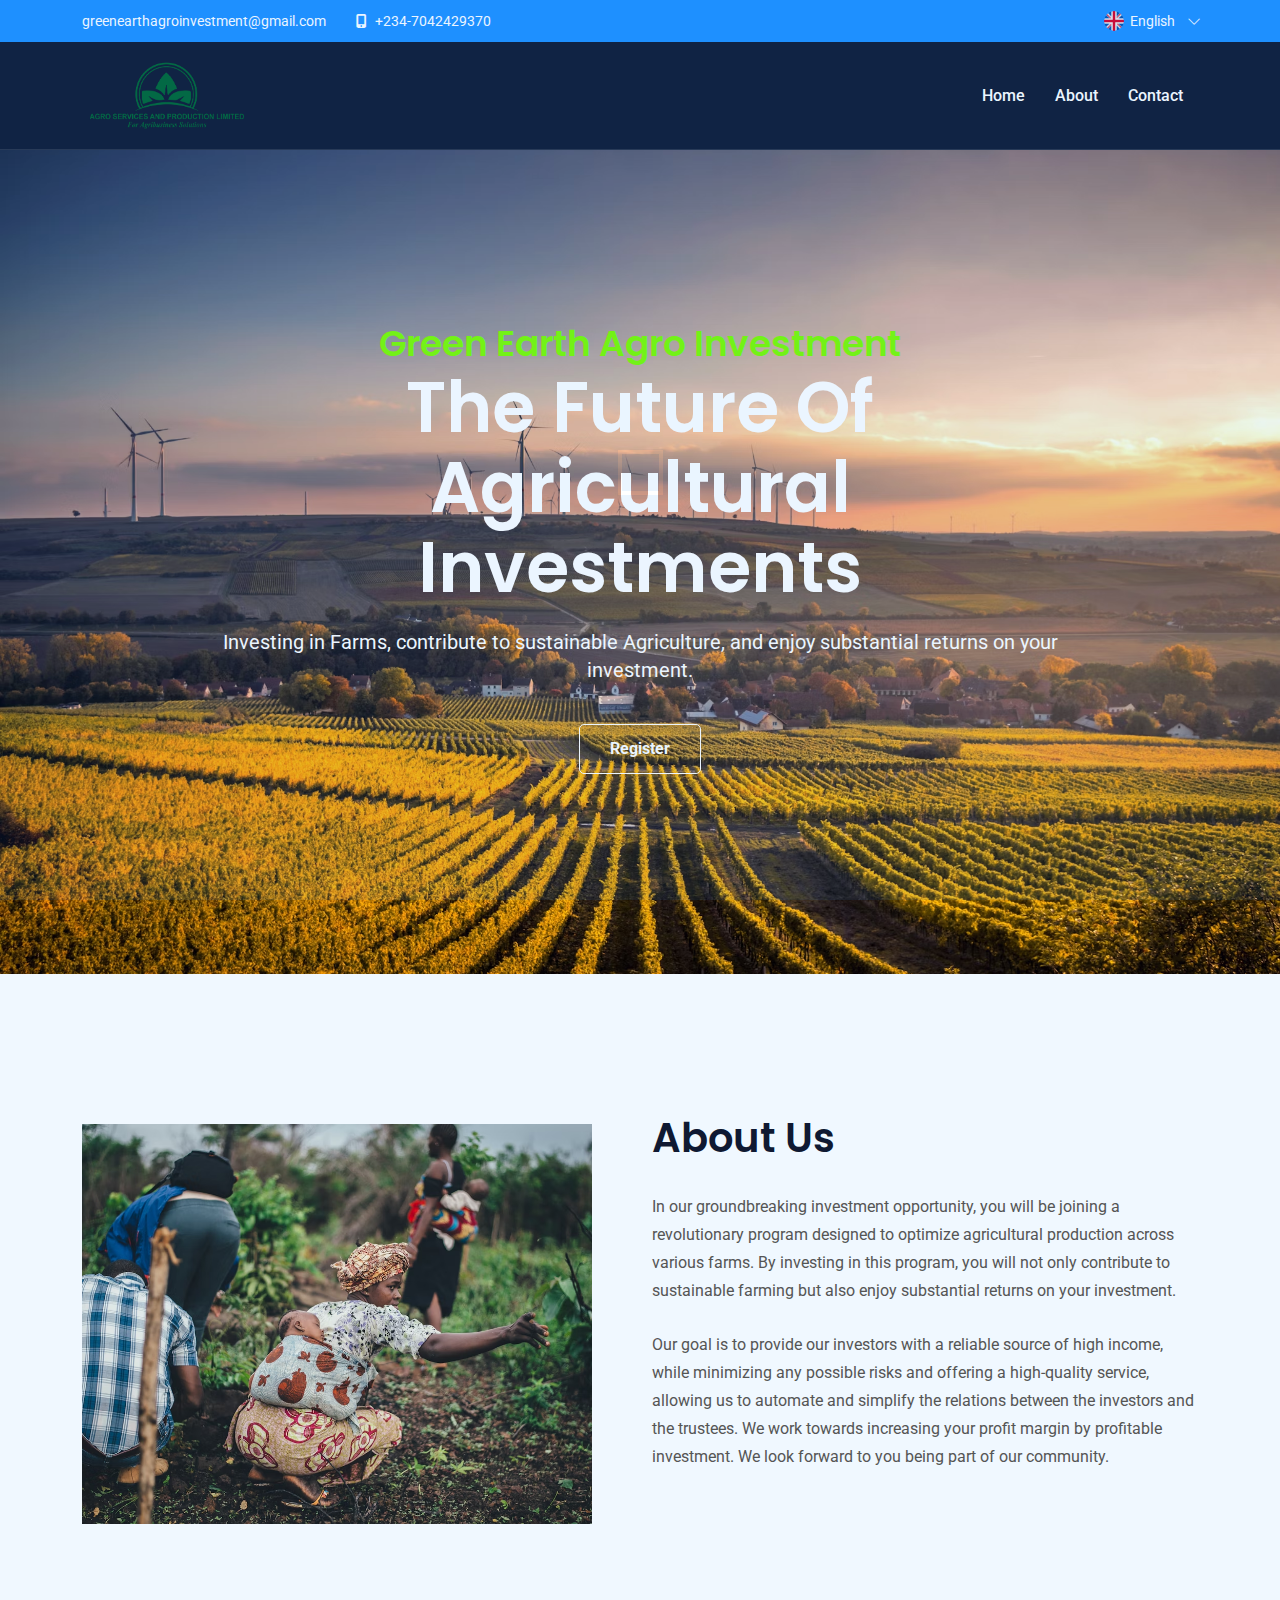
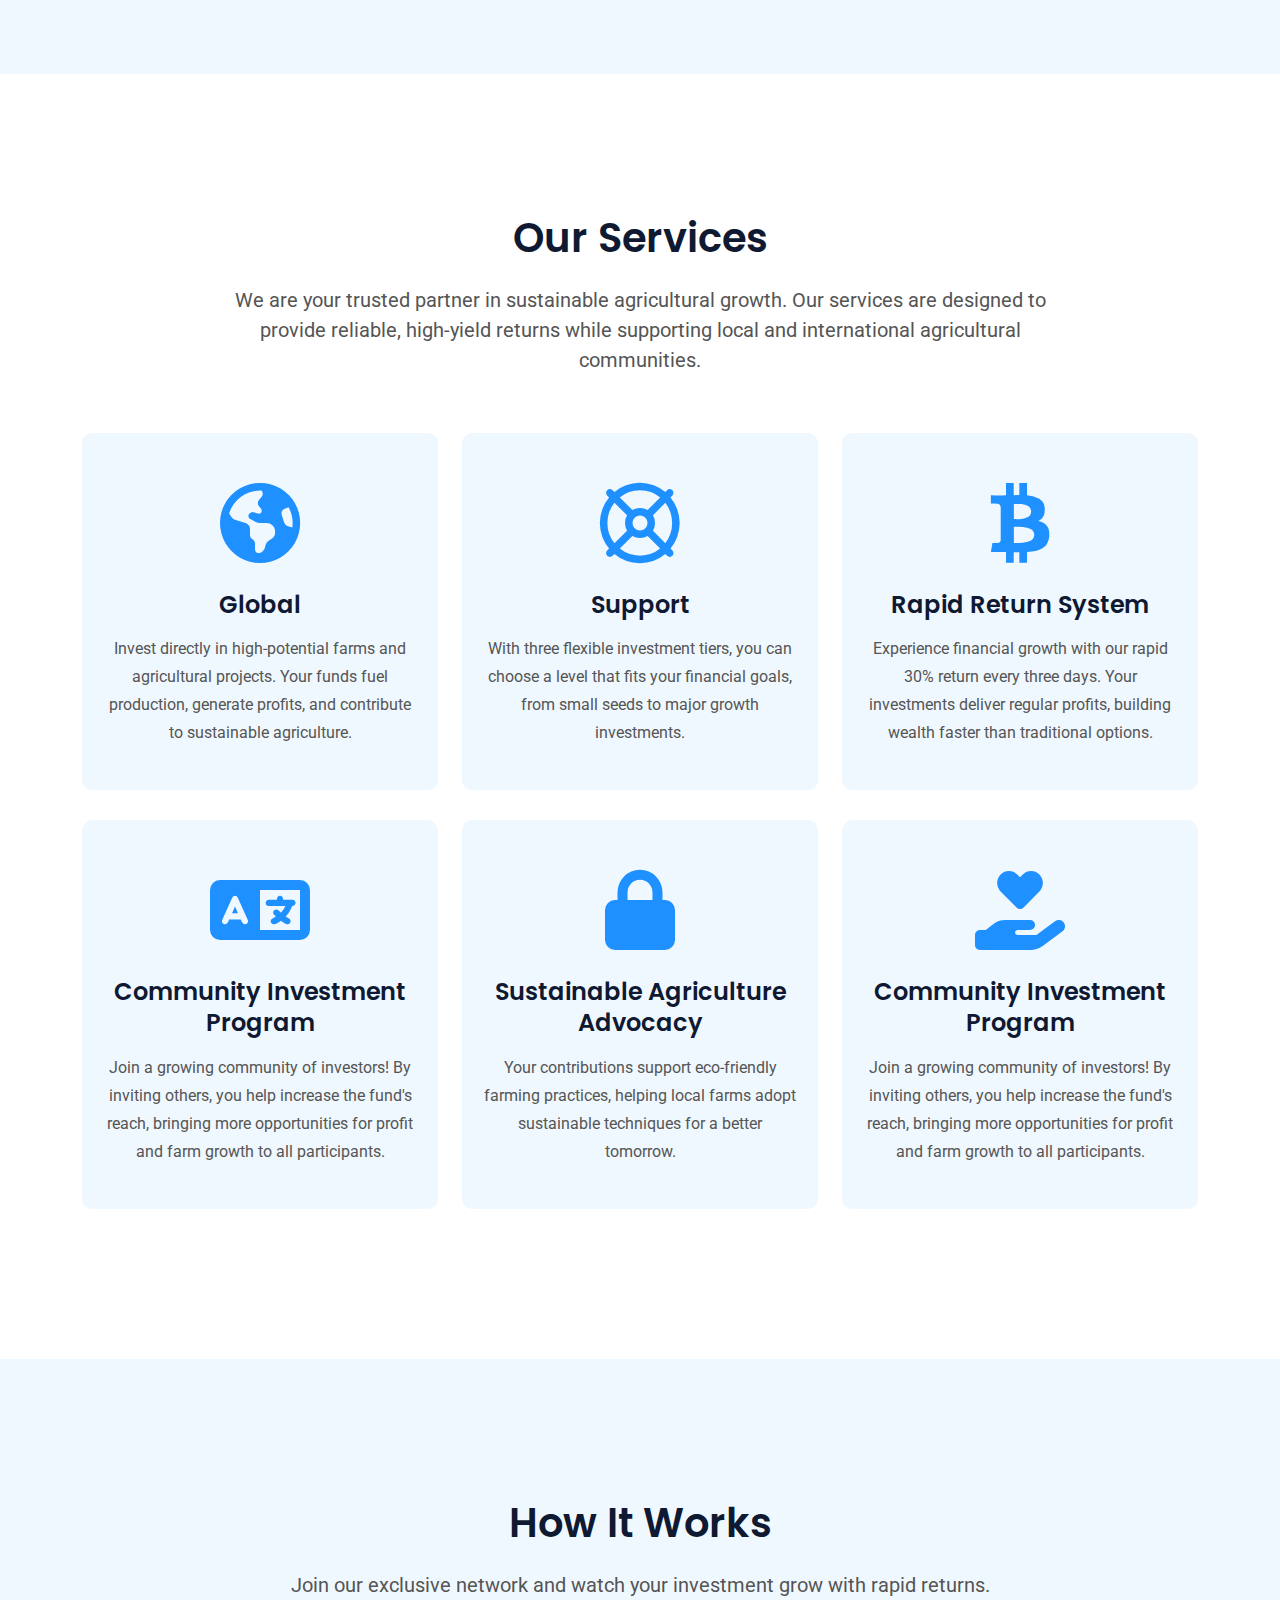
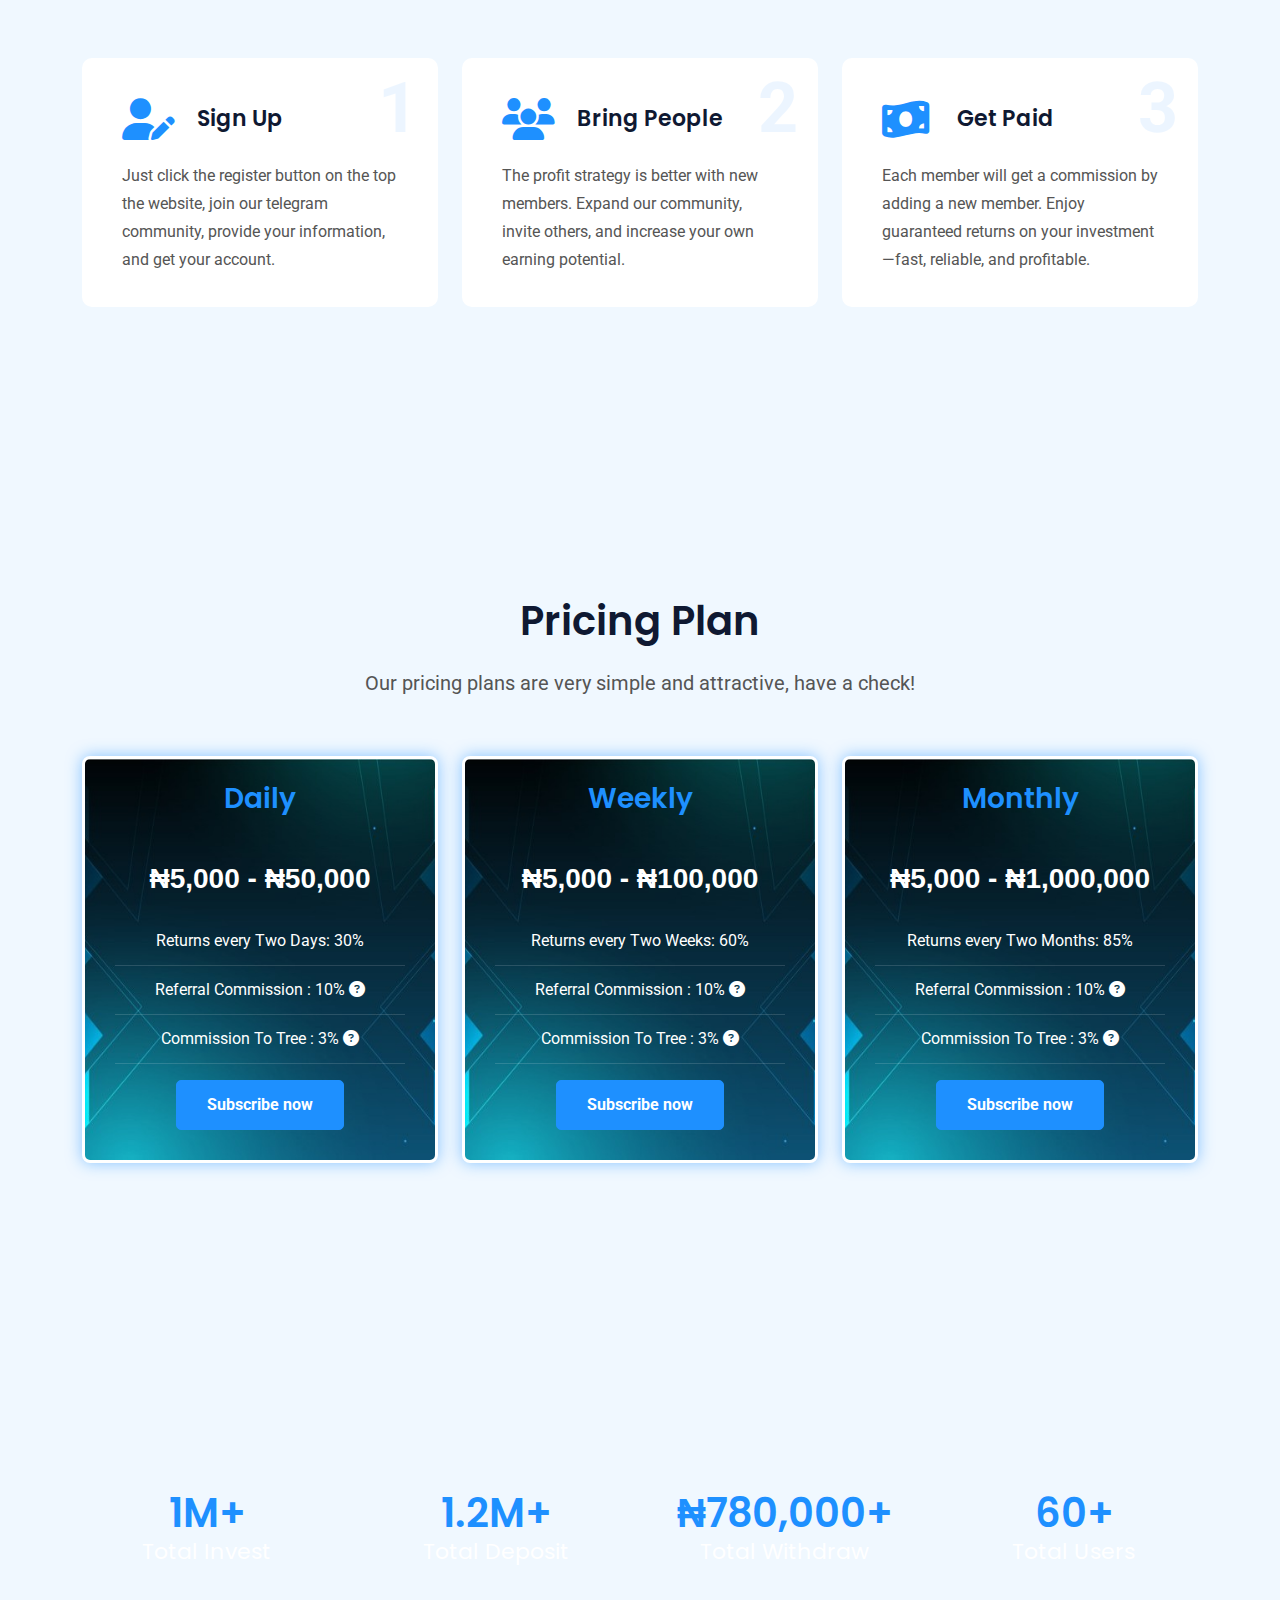
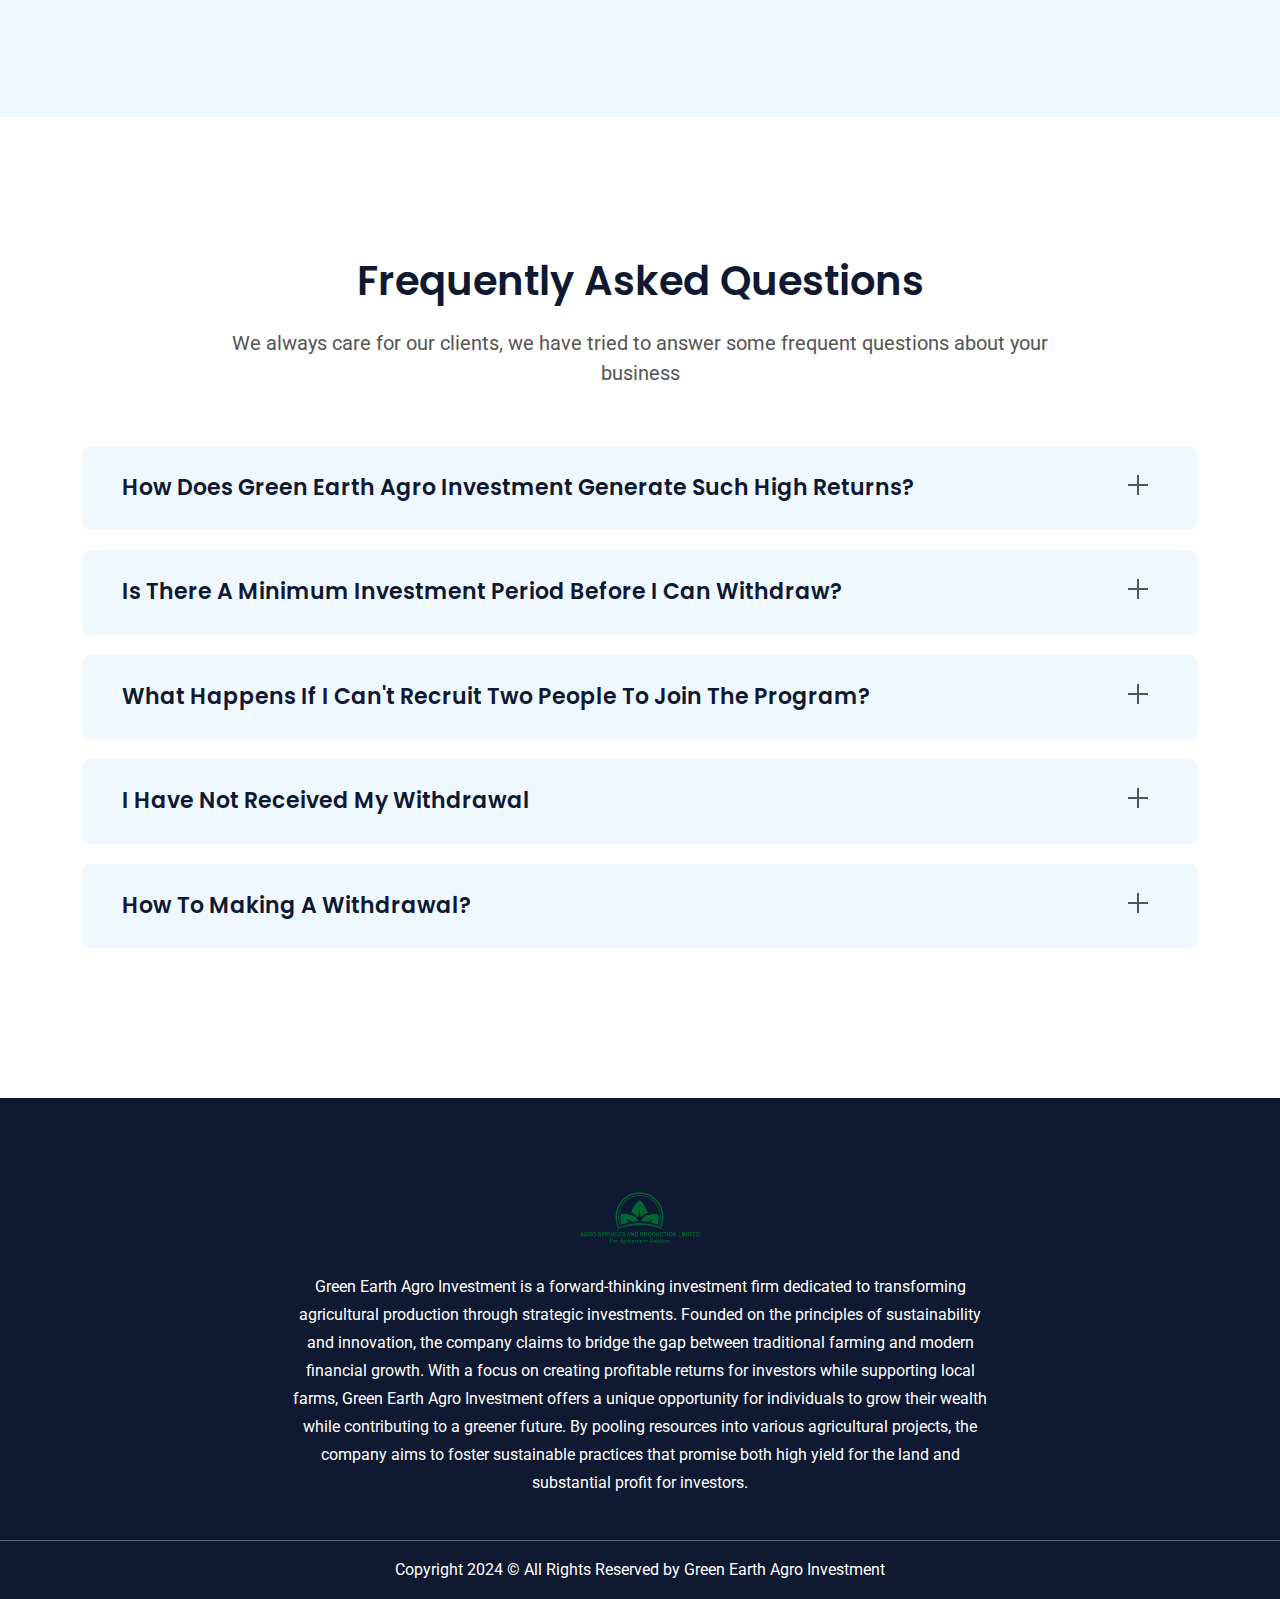
==== commit e56166a5: "Update index.html" ====
--- a/index.html
+++ b/index.html
@@ -8,9 +8,9 @@
     <!-- Required meta tags -->
     <meta charset="utf-8">
     <meta name="viewport" content="width=device-width, initial-scale=1, shrink-to-fit=no">
-    <title> MLMLAB - Home</title>
-    <meta name="title" Content="MLMLAB - Home">
-    <meta name="description" content="MLMLab, a professional Multilevel Marketing Solution that comes with PHP laravel. It’s developed for those people who want to start their Multilevel business website.">
+    <title>Home</title>
+    <meta name="title" Content="Home">
+    <meta name="description" content="Green Earth">
     <meta name="keywords" content="admin,blog,aaaa,ddd,aaa,viserlab,viserscript,mlm,mlmlab,multilevel,marketing,platform">
     <link rel="shortcut icon" href="assets/images/logo_icon/favicon.png" type="image/x-icon">
 
@@ -18,9 +18,9 @@
     <link rel="apple-touch-icon" href="assets/images/logo_icon/logo.png">
     <meta name="apple-mobile-web-app-capable" content="yes">
     <meta name="apple-mobile-web-app-status-bar-style" content="black">
-    <meta name="apple-mobile-web-app-title" content="MLMLAB - Home">
+    <meta name="apple-mobile-web-app-title" content="Home">
     
-    <meta itemprop="name" content="MLMLAB - Home">
+    <meta itemprop="name" content="Home">
     <meta itemprop="description" content="MLMLab, a professional Multilevel Marketing Solution that comes with PHP laravel. It’s developed for those people who want to start their Multilevel business website.">
     <meta itemprop="image" content="assets/images/seo/6678346443a881719153764.jpg">
     
@@ -128,7 +128,7 @@
                         <a href="https://script.viserlab.com/mlmlab"><img src="assets/images/logo_icon/LOGO-03.png" alt="logo"></a>
                     </div>
                     <ul class="menu">
-                        <li><a href="https://script.viserlab.com/mlmlab">Home</a></li>
+                        <li><a href="#">Home</a></li>
 
                                                     <li><a href="about.html">About</a></li>
                         <li><a href="contact.html">Contact</a></li>
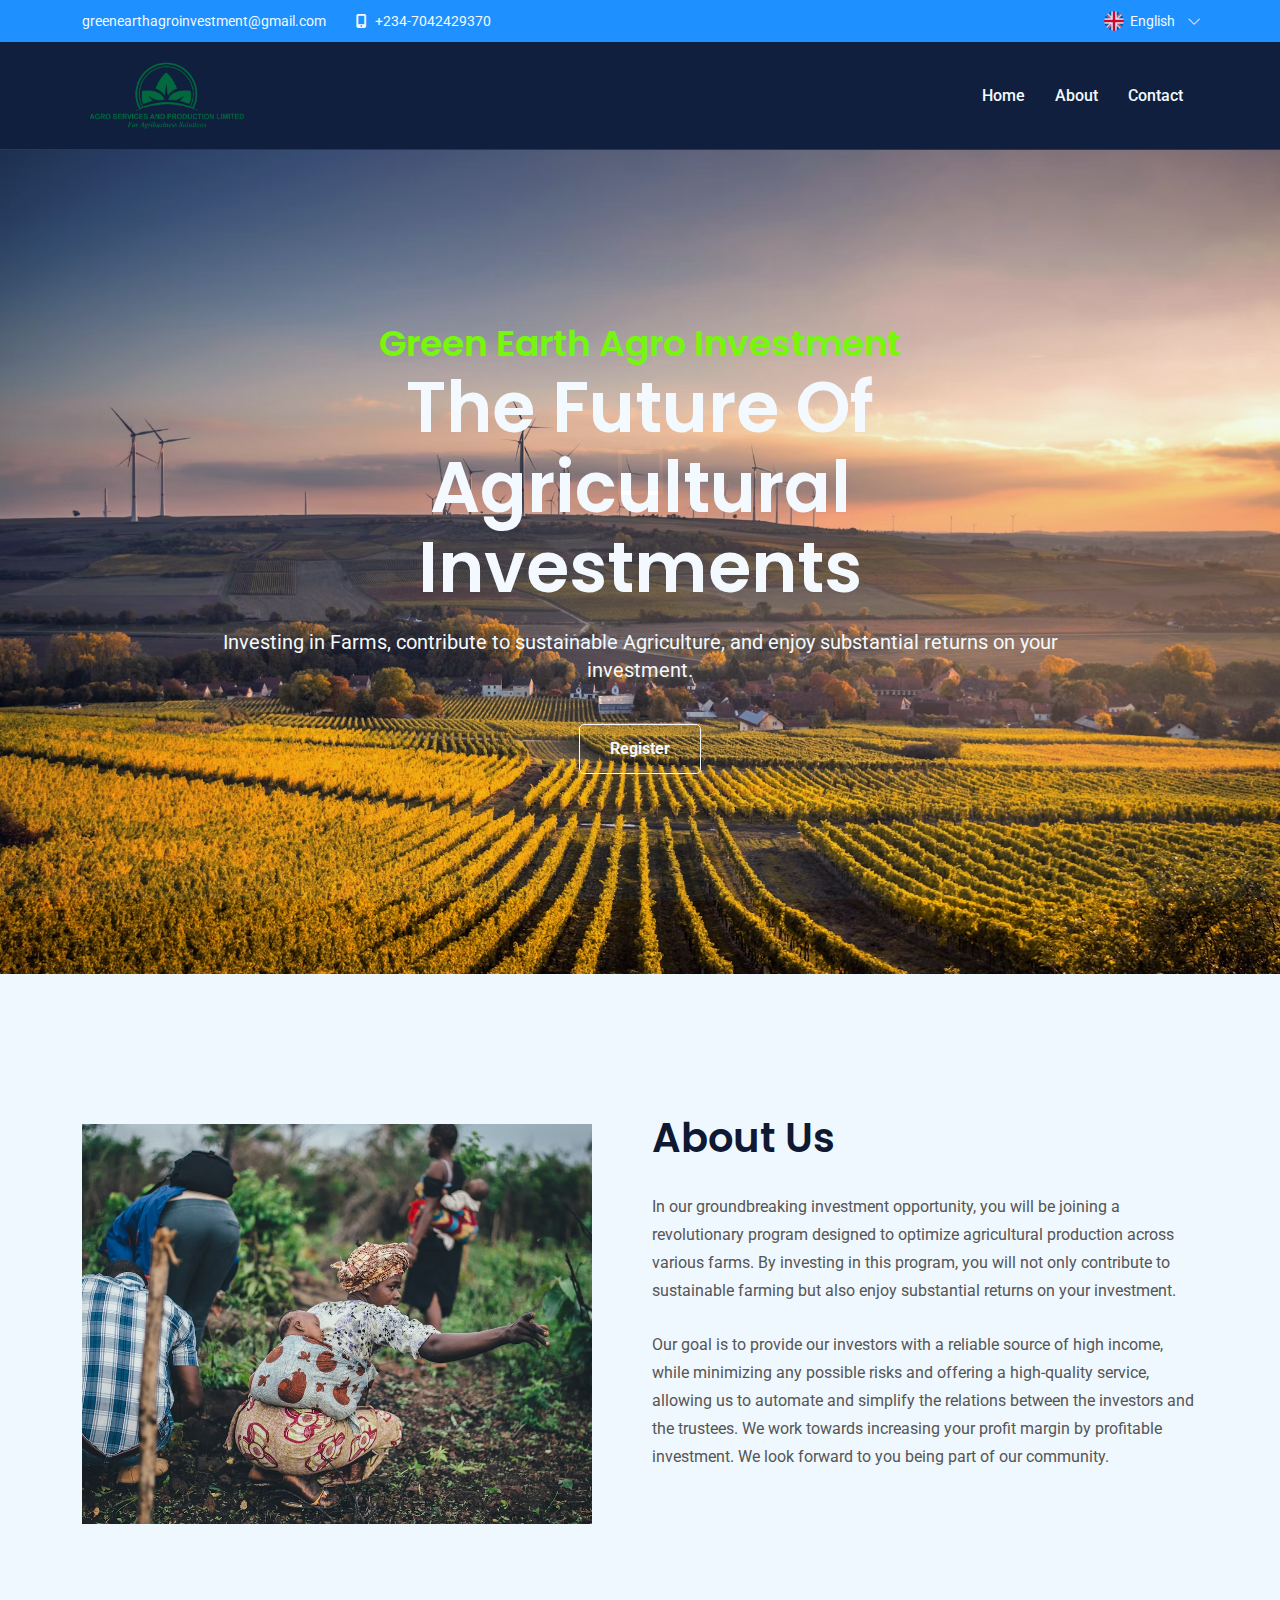
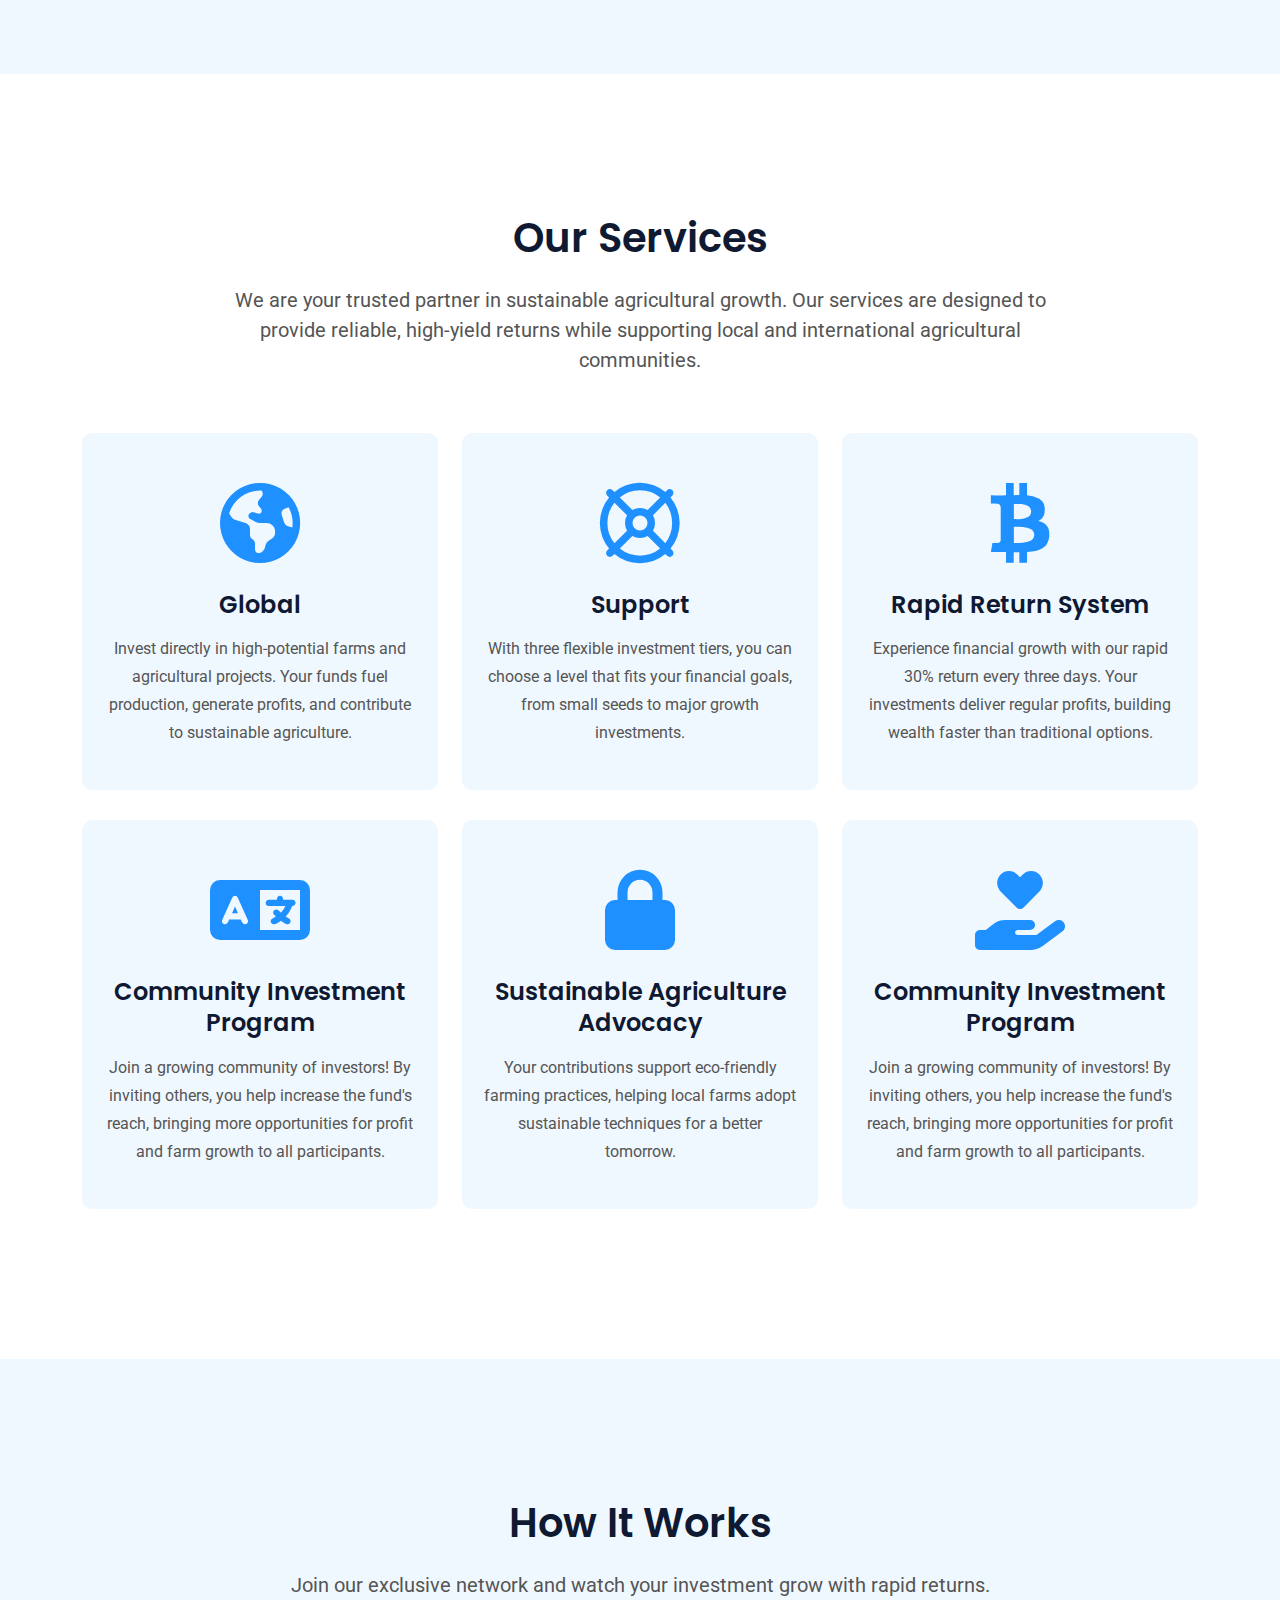
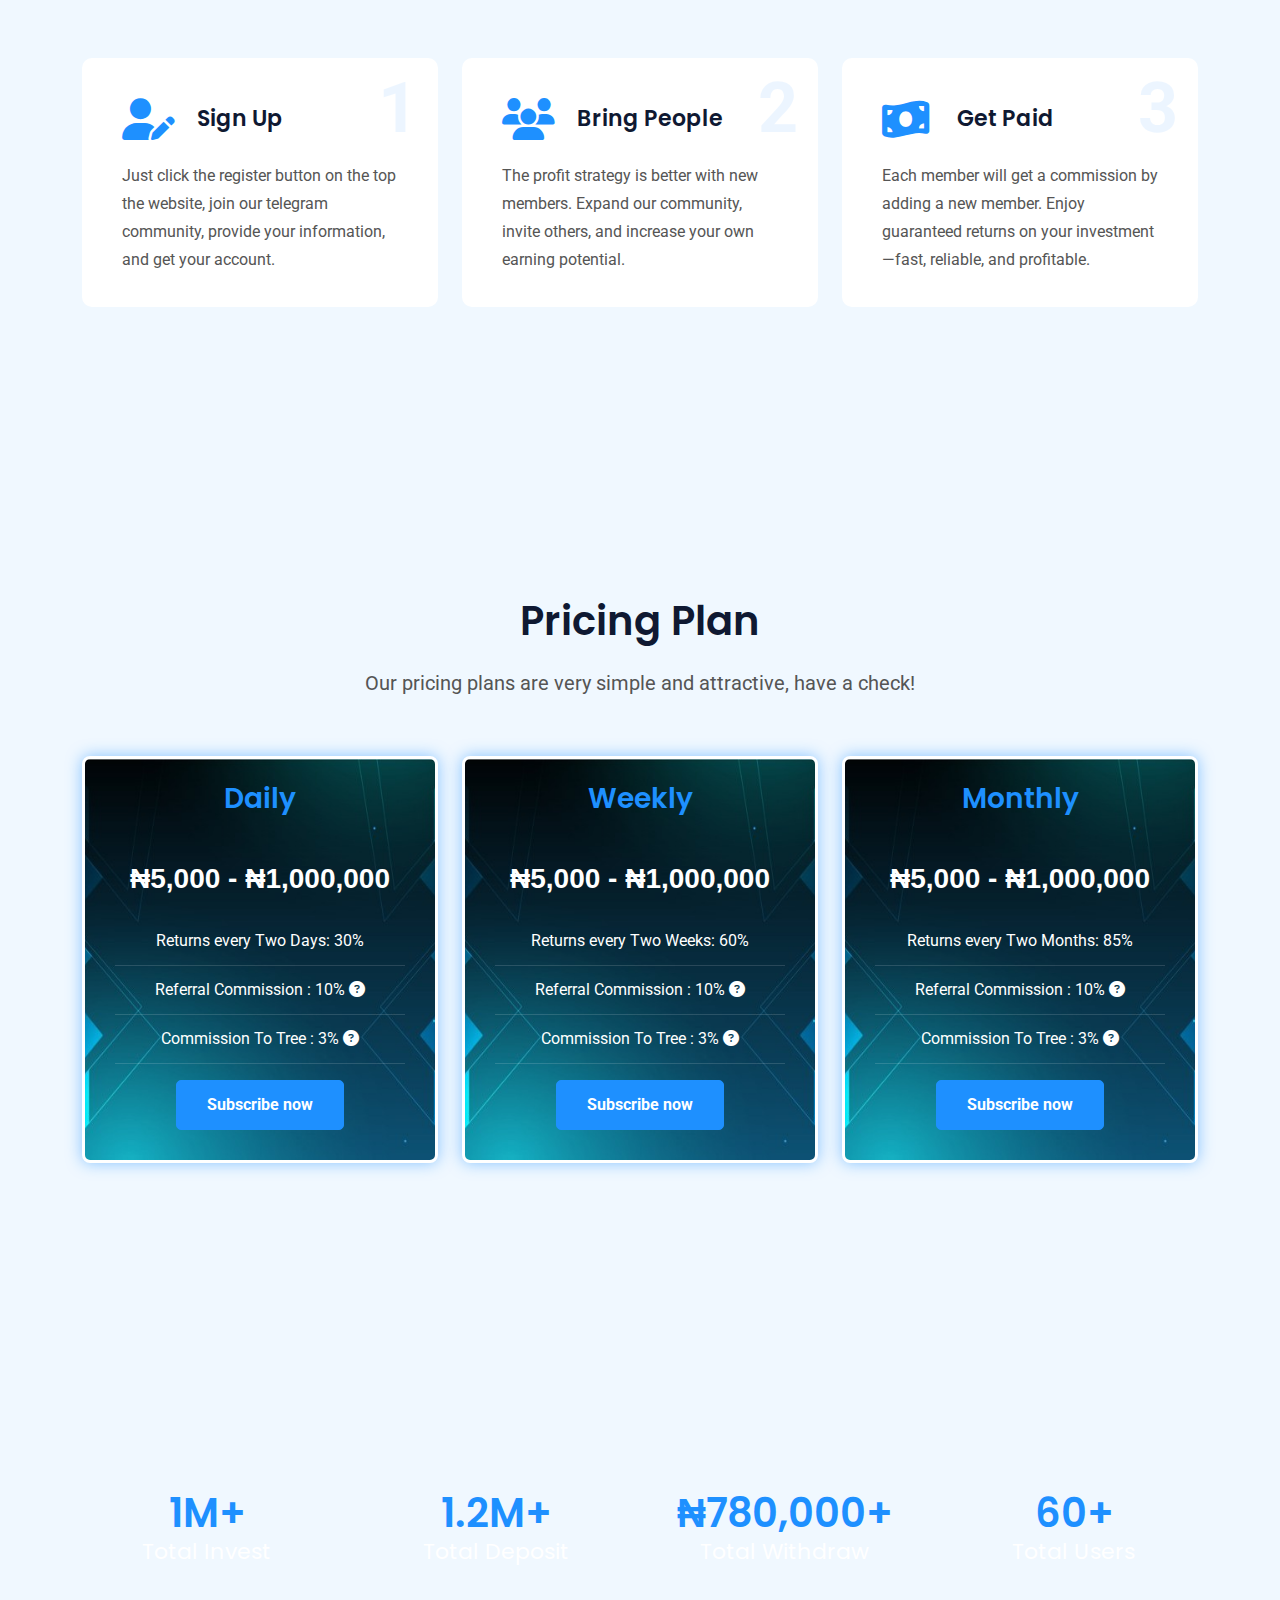
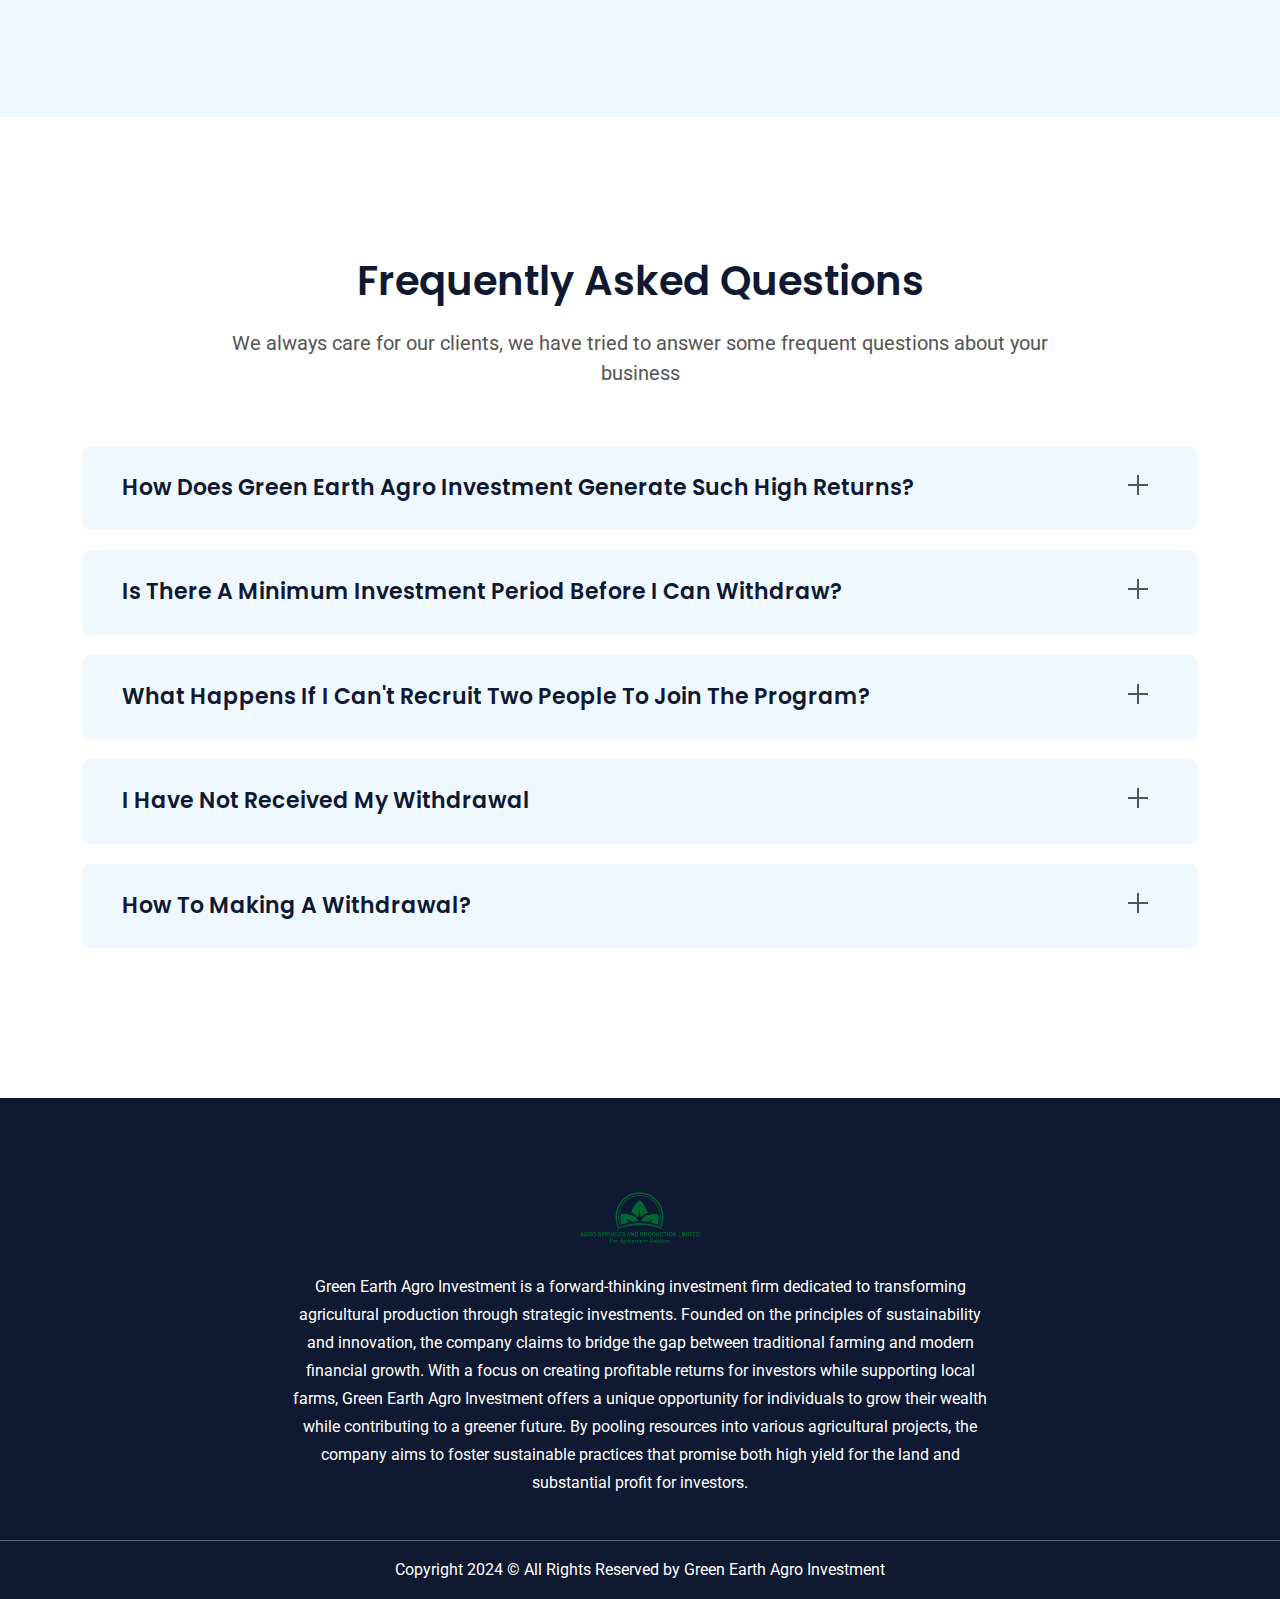
==== commit 5ce7be87: "Update index.html" ====
--- a/index.html
+++ b/index.html
@@ -448,7 +448,7 @@
                     <div class="plan-card bg_img text-center"
                         data-background="assets/images/frontend/plan/637da77c41ab91669179260.jpg">
                         <h4 class="plan-card__title text--base mb-2">Daily</h4>
-                        <div class="price-range mt-5 text-white"> ₦5,000 - ₦50,000 </div>
+                        <div class="price-range mt-5 text-white"> ₦5,000 - ₦1,000,000 </div>
                         <ul class="plan-card__features mt-4">
                             <li>Returns every Two Days: 30%
                             </li>
@@ -476,7 +476,7 @@
                     <div class="plan-card bg_img text-center"
                         data-background="assets/images/frontend/plan/637da77c41ab91669179260.jpg">
                         <h4 class="plan-card__title text--base mb-2">Weekly</h4>
-                        <div class="price-range mt-5 text-white"> ₦5,000 - ₦100,000 </div>
+                        <div class="price-range mt-5 text-white"> ₦5,000 - ₦1,000,000 </div>
                         <ul class="plan-card__features mt-4">
                             <li>Returns every Two Weeks: 60%
                             </li>
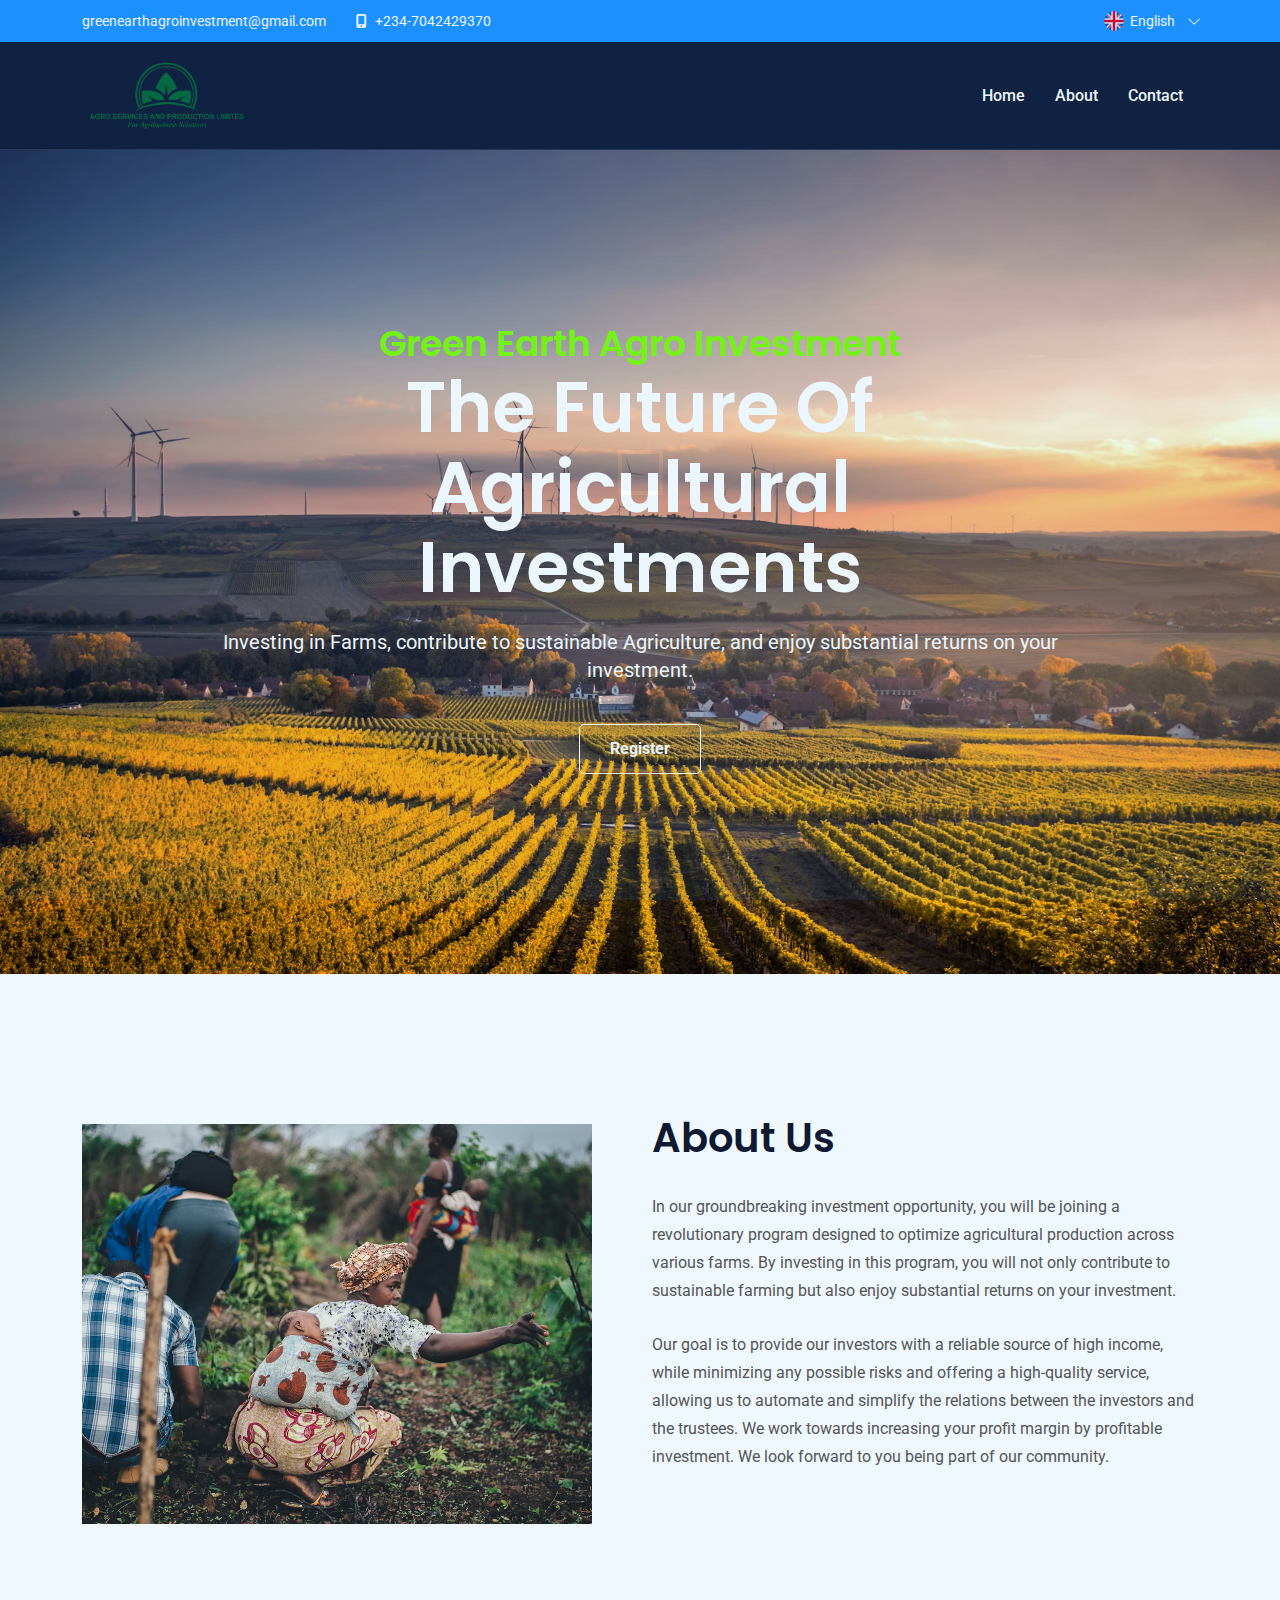
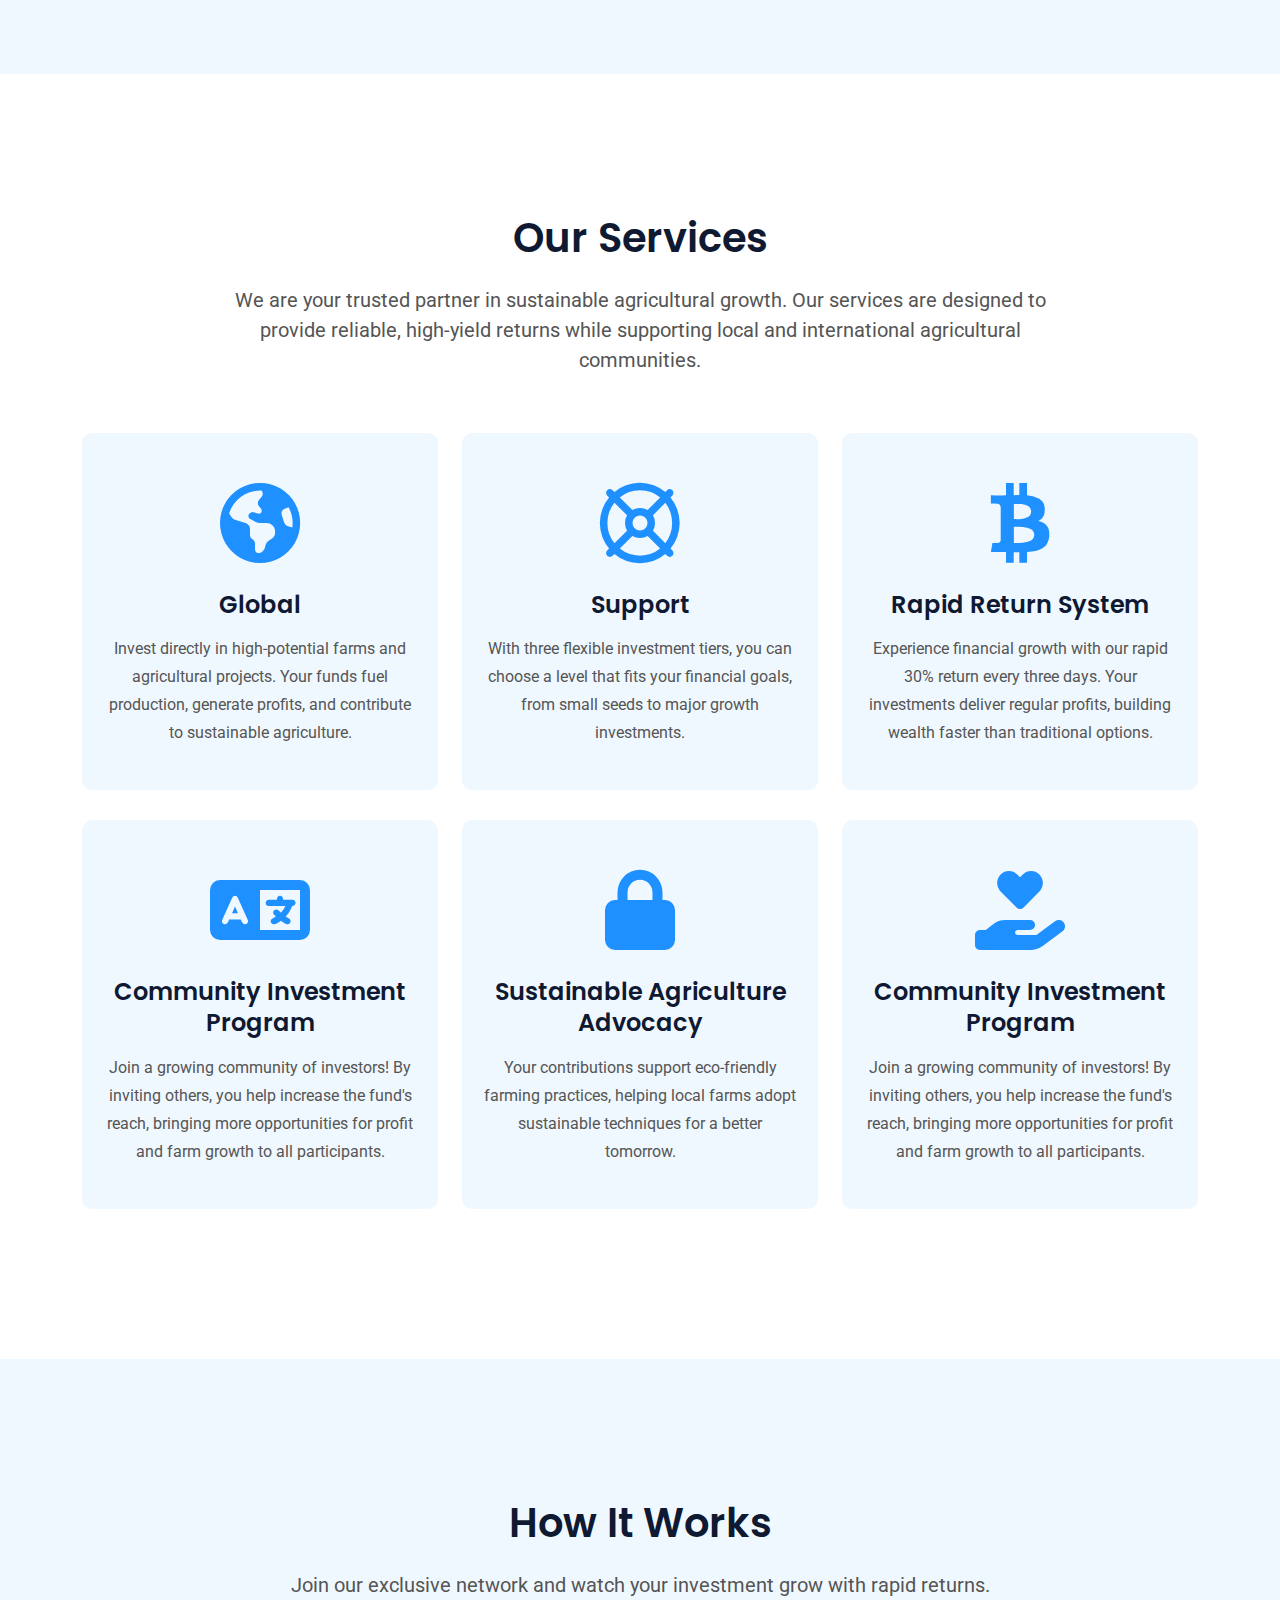
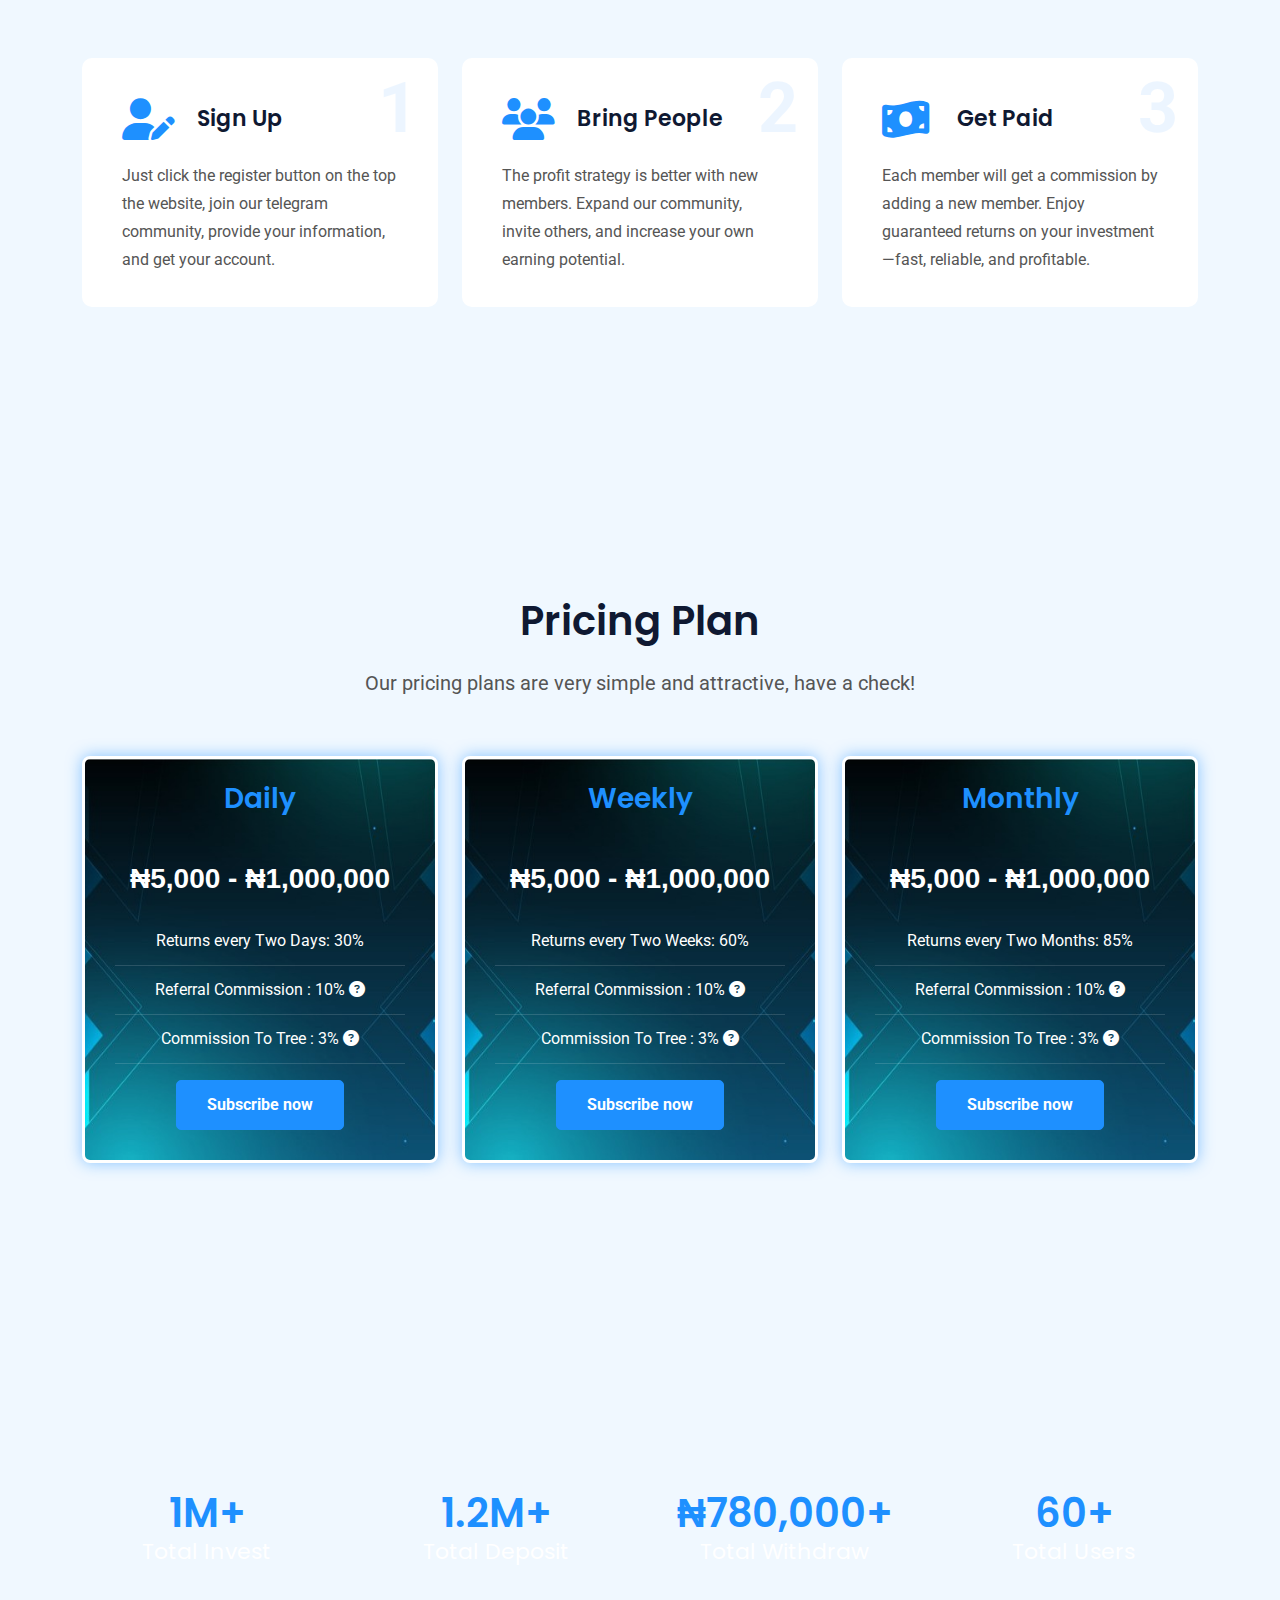
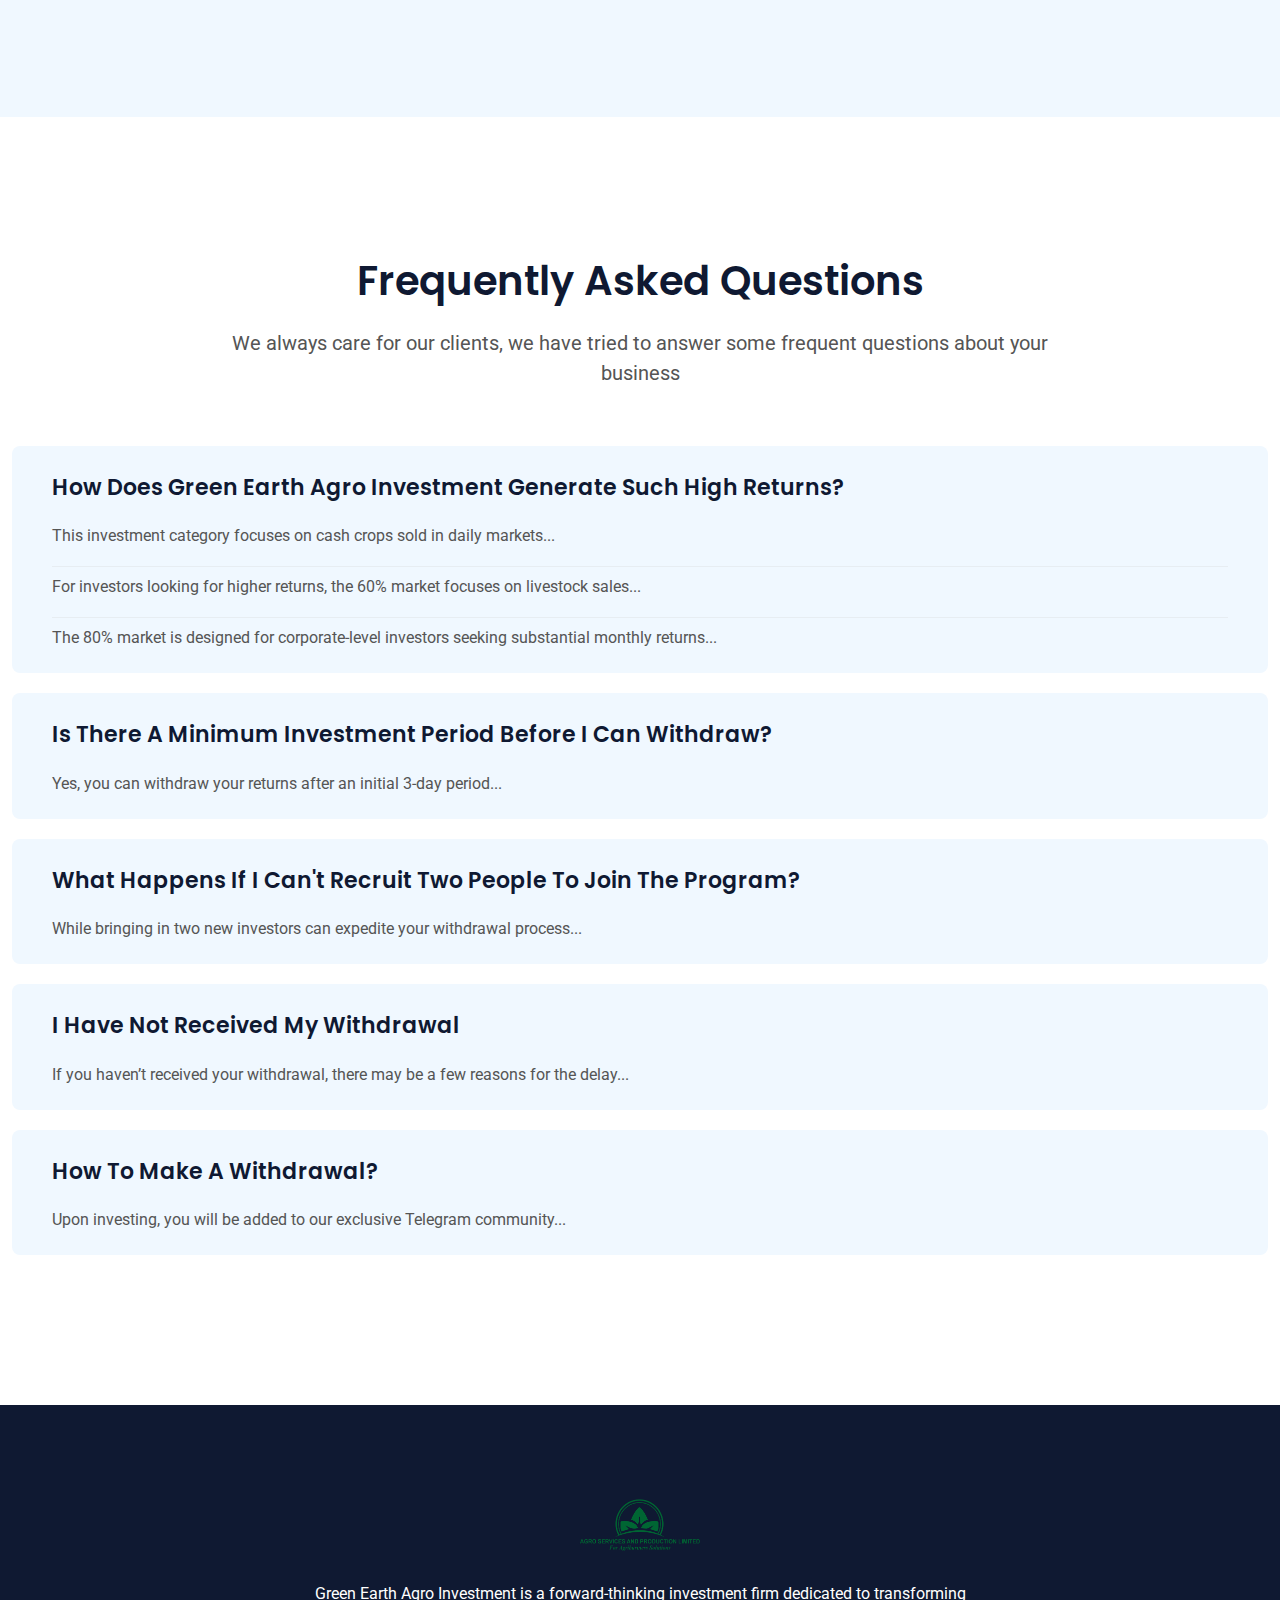
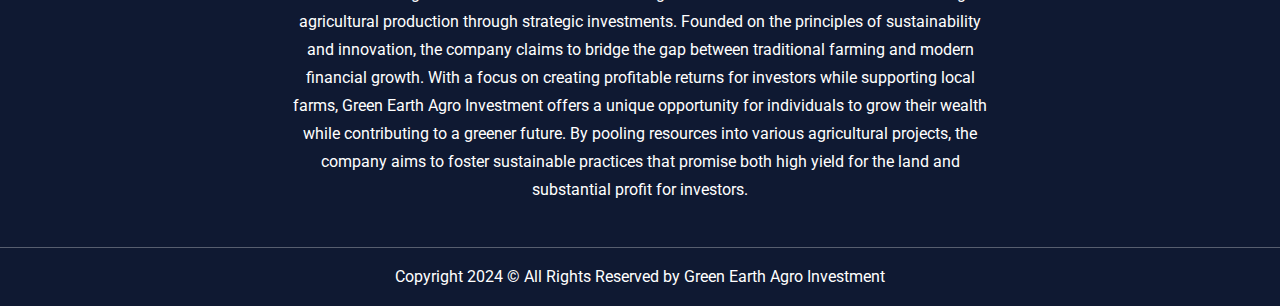
==== commit e7bacf3b: "Update index.html" ====
--- a/index.html
+++ b/index.html
@@ -1282,7 +1282,7 @@
     </div>
 </section> -->
                     <section class="faq-section padding-top padding-bottom section-bg">
-    <div class="container">
+    <div class="container" style="width: 100%; max-width: none;">
         <div class="section-header">
             <h2 class="title">Frequently Asked Questions</h2>
             <p>We always care for our clients, we have tried to answer some frequent questions about your business</p>
@@ -1290,67 +1290,56 @@
         <div class="row mb--20">
             <div class="col-lg-12">
                 <div class="faq-wrapper style-two">
-                                            <div class="faq-item">
-                            <div class="faq-title">
-                                <h6 class="title">How does Green Earth Agro Investment generate such high returns?</h6>
-                                <div class="right-icon"></div>
-                            </div>
-                            <div class="faq-content">
-                                <p>
-                                    This investment category focuses on cash crops sold in daily markets. We distribute to over 800 markets across Nigeria and maintain a comprehensive database of our sales performance. These cash crop investments yield a 30% return on your initial investment within 48 hours.
-                                </p>
-                                <hr>
-                                <p>
-                                    For investors looking for higher returns, the 60% market focuses on livestock sales conducted weekly. This timeframe includes transportation, processing, and sales activities. Investors in this category receive a 60% return on their investment, taking advantage of our efficient logistics and demand for livestock.
-                                </p>
-                                <hr>
-                                <p>
-                                    The 80% market is designed for corporate-level investors seeking substantial monthly returns. These investments support rice farms with ready-to-distribute inventory, aiding in distribution and sales to high-demand buyers. Through this category, we help fund multiple agricultural ventures, offering an 80% return on your investment over a 30-day period.
-                                </p>
-                            </div>
-                            
-                        </div>
-                                            <div class="faq-item">
-                            <div class="faq-title">
-                                <h6 class="title">Is there a minimum investment period before I can withdraw?</h6>
-                                <div class="right-icon"></div>
-                            </div>
-                            <div class="faq-content">
-                                <p>Yes, you can withdraw your returns after an initial 3-day period. To enable faster withdrawals, we encourage investors to help grow our community by introducing two new investors. If you’re unable to do so, you can still withdraw, but the period may extend to 10-15 days.</p>
-                            </div>
-                        </div>
-                                            <div class="faq-item">
-                            <div class="faq-title">
-                                <h6 class="title">What happens if I can't recruit two people to join the program?</h6>
-                                <div class="right-icon"></div>
-                            </div>
-                            <div class="faq-content">
-                                <p>While bringing in two new investors can expedite your withdrawal process, you are still eligible to withdraw without referrals. However, this will require a waiting period of 10-15 days to ensure smooth fund distribution among all investors.</p>
-                            </div>
-                        </div>
-                                            <div class="faq-item">
-                            <div class="faq-title">
-                                <h6 class="title">I have not received my withdrawal</h6>
-                                <div class="right-icon"></div>
-                            </div>
-                            <div class="faq-content">
-                                <p>If you haven’t received your withdrawal, there may be a few reasons for the delay. First, if this is your initial withdrawal, our system may require extra time for account and transaction verification to ensure security. Additionally, if you’re attempting to withdraw after the 3-day period, please confirm that two new investors have joined through your referral link. Without these referrals, your withdrawal may be subject to an extended processing time of 10 to 15 days. Occasionally, banking network issues or technical delays can also affect transfer times. If your withdrawal remains pending beyond the expected timeline, please contact our Support Team through the “Contact Us” page, and we’ll work to resolve the issue as soon as possible.</p>
-                            </div>
-                        </div>
-                                            <div class="faq-item">
-                            <div class="faq-title">
-                                <h6 class="title">How to making a withdrawal?</h6>
-                                <div class="right-icon"></div>
-                            </div>
-                            <div class="faq-content">
-                                <p>Upon investing, you will be added to our exclusive Telegram community dedicated to managing withdrawals. To initiate a withdrawal, simply submit your request to the group admin. Our admin team will promptly verify your information, after which your funds will be securely transferred to your account. Please note, withdrawals are processed more efficiently if you have already referred additional investors to our community. Additionally, you will receive a referral bonus of ₦1,000 for each new investor you bring. For further assistance, please reach out to your designated admin.</p>
-                            </div>
-                        </div>
-                                    </div>
+                    <div class="faq-item active">
+                        <div class="faq-title">
+                            <h6 class="title">How does Green Earth Agro Investment generate such high returns?</h6>
+                        </div>
+                        <div class="faq-content">
+                            <p>This investment category focuses on cash crops sold in daily markets...</p>
+                            <hr>
+                            <p>For investors looking for higher returns, the 60% market focuses on livestock sales...</p>
+                            <hr>
+                            <p>The 80% market is designed for corporate-level investors seeking substantial monthly returns...</p>
+                        </div>
+                    </div>
+                    <div class="faq-item active">
+                        <div class="faq-title">
+                            <h6 class="title">Is there a minimum investment period before I can withdraw?</h6>
+                        </div>
+                        <div class="faq-content">
+                            <p>Yes, you can withdraw your returns after an initial 3-day period...</p>
+                        </div>
+                    </div>
+                    <div class="faq-item active">
+                        <div class="faq-title">
+                            <h6 class="title">What happens if I can't recruit two people to join the program?</h6>
+                        </div>
+                        <div class="faq-content">
+                            <p>While bringing in two new investors can expedite your withdrawal process...</p>
+                        </div>
+                    </div>
+                    <div class="faq-item active">
+                        <div class="faq-title">
+                            <h6 class="title">I have not received my withdrawal</h6>
+                        </div>
+                        <div class="faq-content">
+                            <p>If you haven’t received your withdrawal, there may be a few reasons for the delay...</p>
+                        </div>
+                    </div>
+                    <div class="faq-item active">
+                        <div class="faq-title">
+                            <h6 class="title">How to make a withdrawal?</h6>
+                        </div>
+                        <div class="faq-content">
+                            <p>Upon investing, you will be added to our exclusive Telegram community...</p>
+                        </div>
+                    </div>
+                </div>
             </div>
         </div>
     </div>
 </section>
+
             
 
             <footer>
--- a/assets/templates/basic/css/main30f4.css
+++ b/assets/templates/basic/css/main30f4.css
@@ -3712,6 +3712,13 @@
     background: aliceblue;
 }
 
+
+.faq-item .faq-content {
+    display: block !important; /* Makes the content visible */
+    max-height: none !important; /* Removes any height restrictions */
+    overflow: visible !important; /* Prevents text from being cut off */
+}
+
 /*Contact Section Starts Here*/
 .contact-form {
     margin-bottom: -20px;
@@ -7159,4 +7166,4 @@
 
 .select2-container--default .select2-search--dropdown .select2-search__field {
     margin: 8px 0px !important;
-}+}
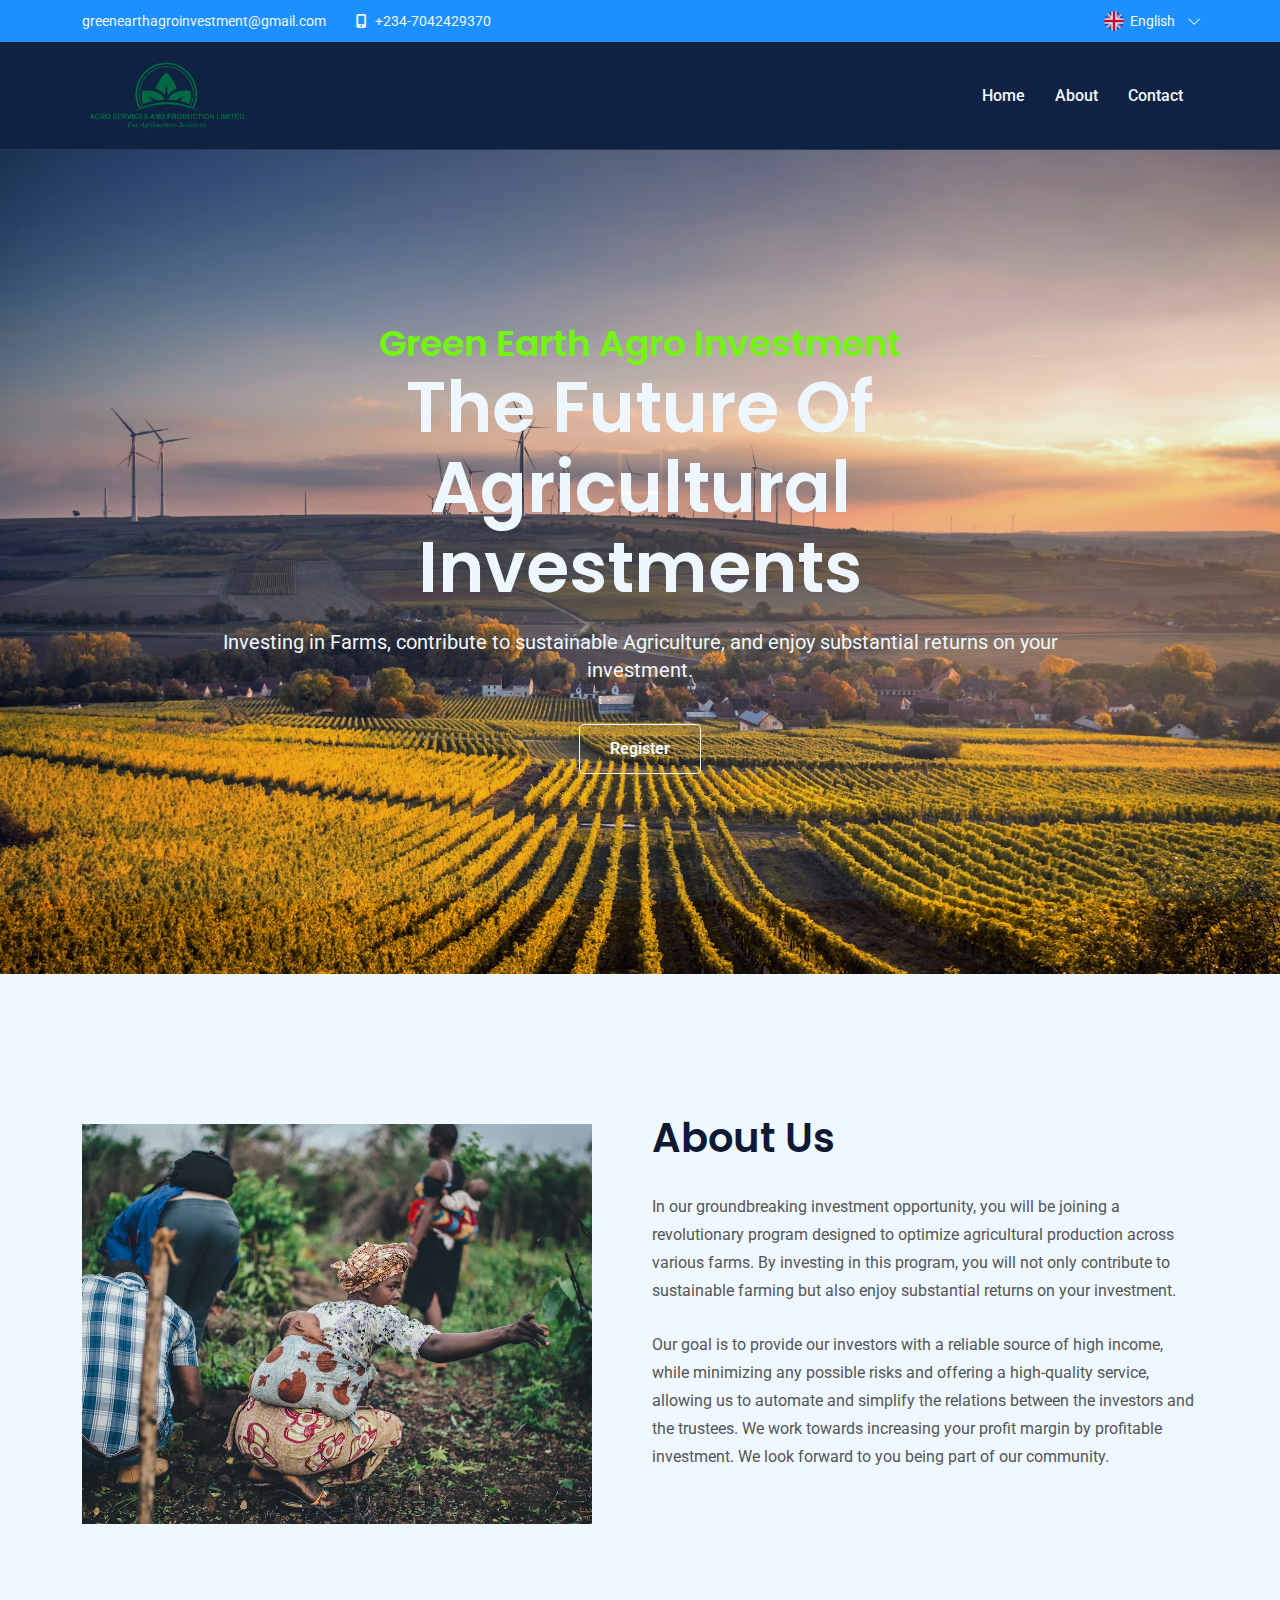
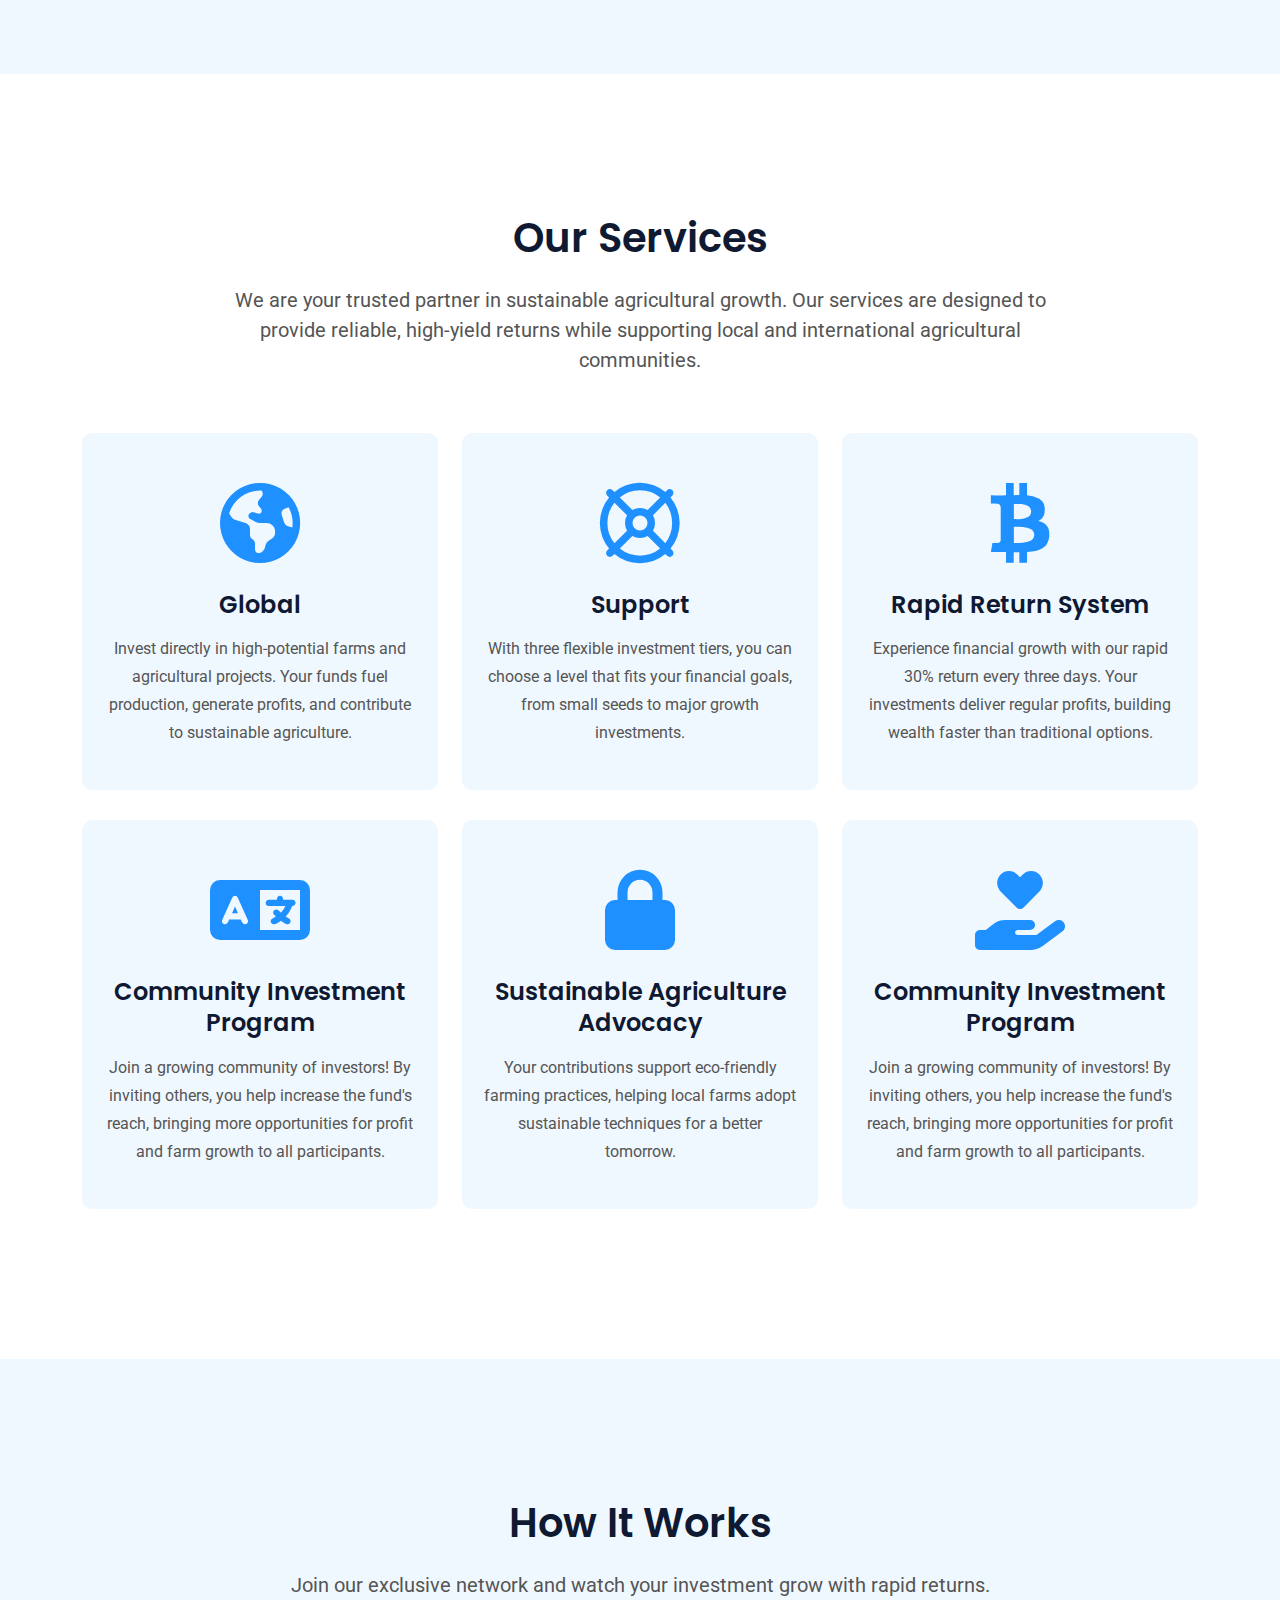
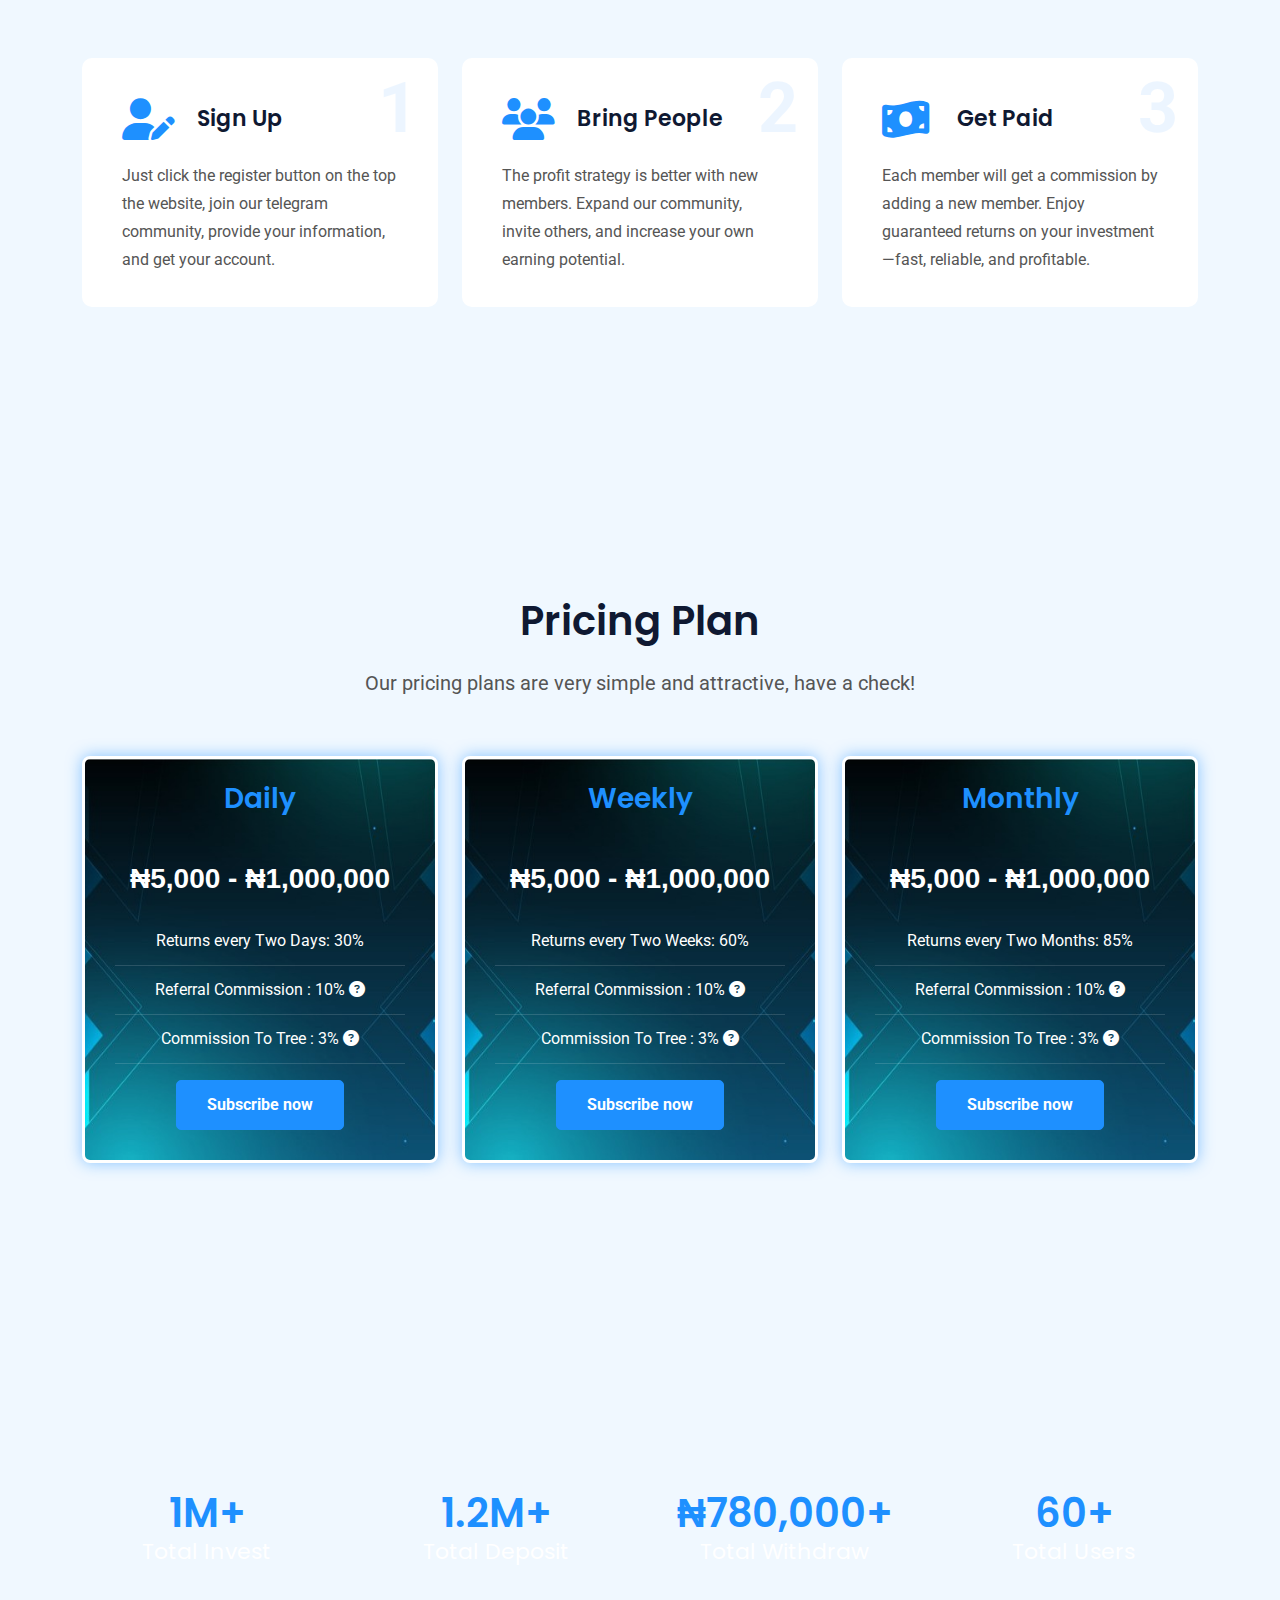
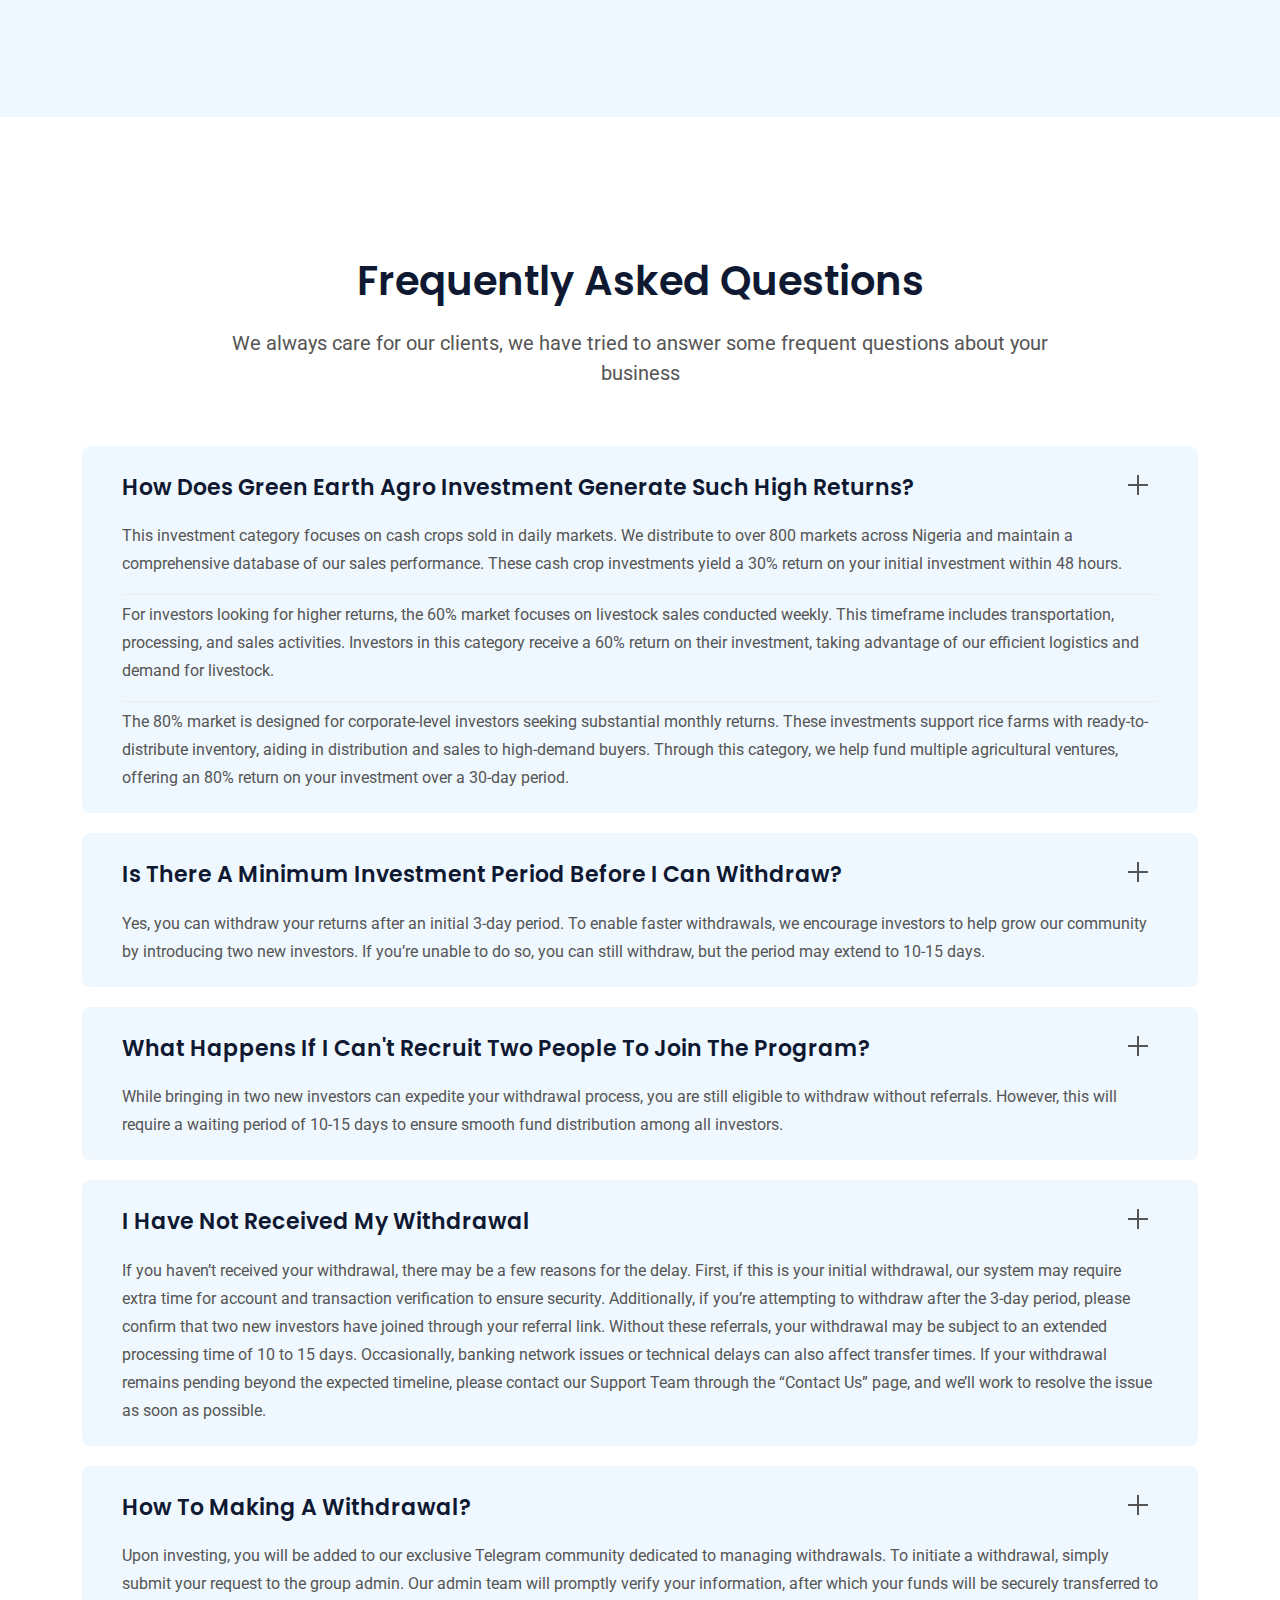
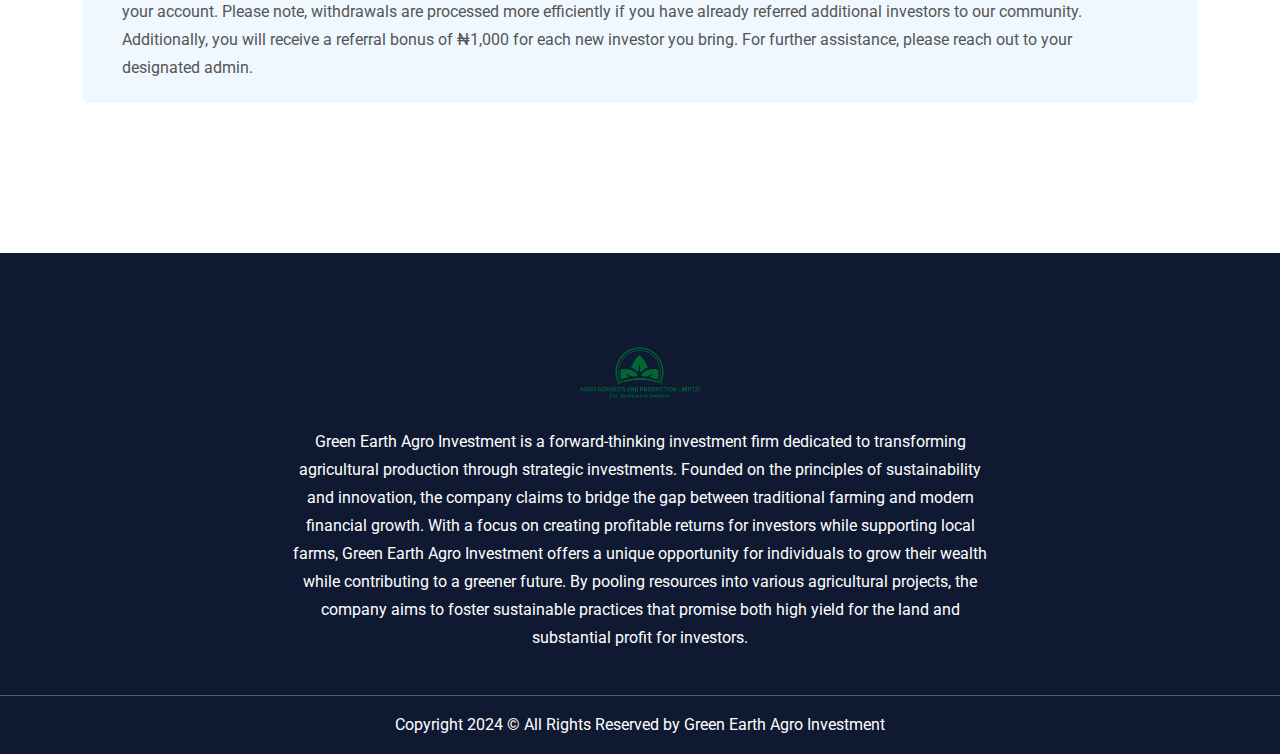
==== commit c4dd2c5a: "Update index.html" ====
--- a/index.html
+++ b/index.html
@@ -1281,8 +1281,8 @@
                     </div>
     </div>
 </section> -->
-                    <section class="faq-section padding-top padding-bottom section-bg">
-    <div class="container" style="width: 100%; max-width: none;">
+                     <section class="faq-section padding-top padding-bottom section-bg">
+    <div class="container">
         <div class="section-header">
             <h2 class="title">Frequently Asked Questions</h2>
             <p>We always care for our clients, we have tried to answer some frequent questions about your business</p>
@@ -1290,51 +1290,63 @@
         <div class="row mb--20">
             <div class="col-lg-12">
                 <div class="faq-wrapper style-two">
-                    <div class="faq-item active">
-                        <div class="faq-title">
-                            <h6 class="title">How does Green Earth Agro Investment generate such high returns?</h6>
-                        </div>
-                        <div class="faq-content">
-                            <p>This investment category focuses on cash crops sold in daily markets...</p>
-                            <hr>
-                            <p>For investors looking for higher returns, the 60% market focuses on livestock sales...</p>
-                            <hr>
-                            <p>The 80% market is designed for corporate-level investors seeking substantial monthly returns...</p>
-                        </div>
-                    </div>
-                    <div class="faq-item active">
-                        <div class="faq-title">
-                            <h6 class="title">Is there a minimum investment period before I can withdraw?</h6>
-                        </div>
-                        <div class="faq-content">
-                            <p>Yes, you can withdraw your returns after an initial 3-day period...</p>
-                        </div>
-                    </div>
-                    <div class="faq-item active">
-                        <div class="faq-title">
-                            <h6 class="title">What happens if I can't recruit two people to join the program?</h6>
-                        </div>
-                        <div class="faq-content">
-                            <p>While bringing in two new investors can expedite your withdrawal process...</p>
-                        </div>
-                    </div>
-                    <div class="faq-item active">
-                        <div class="faq-title">
-                            <h6 class="title">I have not received my withdrawal</h6>
-                        </div>
-                        <div class="faq-content">
-                            <p>If you haven’t received your withdrawal, there may be a few reasons for the delay...</p>
-                        </div>
-                    </div>
-                    <div class="faq-item active">
-                        <div class="faq-title">
-                            <h6 class="title">How to make a withdrawal?</h6>
-                        </div>
-                        <div class="faq-content">
-                            <p>Upon investing, you will be added to our exclusive Telegram community...</p>
-                        </div>
-                    </div>
-                </div>
+                                            <div class="faq-item">
+                            <div class="faq-title">
+                                <h6 class="title">How does Green Earth Agro Investment generate such high returns?</h6>
+                                <div class="right-icon"></div>
+                            </div>
+                            <div class="faq-content">
+                                <p>
+                                    This investment category focuses on cash crops sold in daily markets. We distribute to over 800 markets across Nigeria and maintain a comprehensive database of our sales performance. These cash crop investments yield a 30% return on your initial investment within 48 hours.
+                                </p>
+                                <hr>
+                                <p>
+                                    For investors looking for higher returns, the 60% market focuses on livestock sales conducted weekly. This timeframe includes transportation, processing, and sales activities. Investors in this category receive a 60% return on their investment, taking advantage of our efficient logistics and demand for livestock.
+                                </p>
+                                <hr>
+                                <p>
+                                    The 80% market is designed for corporate-level investors seeking substantial monthly returns. These investments support rice farms with ready-to-distribute inventory, aiding in distribution and sales to high-demand buyers. Through this category, we help fund multiple agricultural ventures, offering an 80% return on your investment over a 30-day period.
+                                </p>
+                            </div>
+                            
+                        </div>
+                                            <div class="faq-item">
+                            <div class="faq-title">
+                                <h6 class="title">Is there a minimum investment period before I can withdraw?</h6>
+                                <div class="right-icon"></div>
+                            </div>
+                            <div class="faq-content">
+                                <p>Yes, you can withdraw your returns after an initial 3-day period. To enable faster withdrawals, we encourage investors to help grow our community by introducing two new investors. If you’re unable to do so, you can still withdraw, but the period may extend to 10-15 days.</p>
+                            </div>
+                        </div>
+                                            <div class="faq-item">
+                            <div class="faq-title">
+                                <h6 class="title">What happens if I can't recruit two people to join the program?</h6>
+                                <div class="right-icon"></div>
+                            </div>
+                            <div class="faq-content">
+                                <p>While bringing in two new investors can expedite your withdrawal process, you are still eligible to withdraw without referrals. However, this will require a waiting period of 10-15 days to ensure smooth fund distribution among all investors.</p>
+                            </div>
+                        </div>
+                                            <div class="faq-item">
+                            <div class="faq-title">
+                                <h6 class="title">I have not received my withdrawal</h6>
+                                <div class="right-icon"></div>
+                            </div>
+                            <div class="faq-content">
+                                <p>If you haven’t received your withdrawal, there may be a few reasons for the delay. First, if this is your initial withdrawal, our system may require extra time for account and transaction verification to ensure security. Additionally, if you’re attempting to withdraw after the 3-day period, please confirm that two new investors have joined through your referral link. Without these referrals, your withdrawal may be subject to an extended processing time of 10 to 15 days. Occasionally, banking network issues or technical delays can also affect transfer times. If your withdrawal remains pending beyond the expected timeline, please contact our Support Team through the “Contact Us” page, and we’ll work to resolve the issue as soon as possible.</p>
+                            </div>
+                        </div>
+                                            <div class="faq-item">
+                            <div class="faq-title">
+                                <h6 class="title">How to making a withdrawal?</h6>
+                                <div class="right-icon"></div>
+                            </div>
+                            <div class="faq-content">
+                                <p>Upon investing, you will be added to our exclusive Telegram community dedicated to managing withdrawals. To initiate a withdrawal, simply submit your request to the group admin. Our admin team will promptly verify your information, after which your funds will be securely transferred to your account. Please note, withdrawals are processed more efficiently if you have already referred additional investors to our community. Additionally, you will receive a referral bonus of ₦1,000 for each new investor you bring. For further assistance, please reach out to your designated admin.</p>
+                            </div>
+                        </div>
+                                    </div>
             </div>
         </div>
     </div>
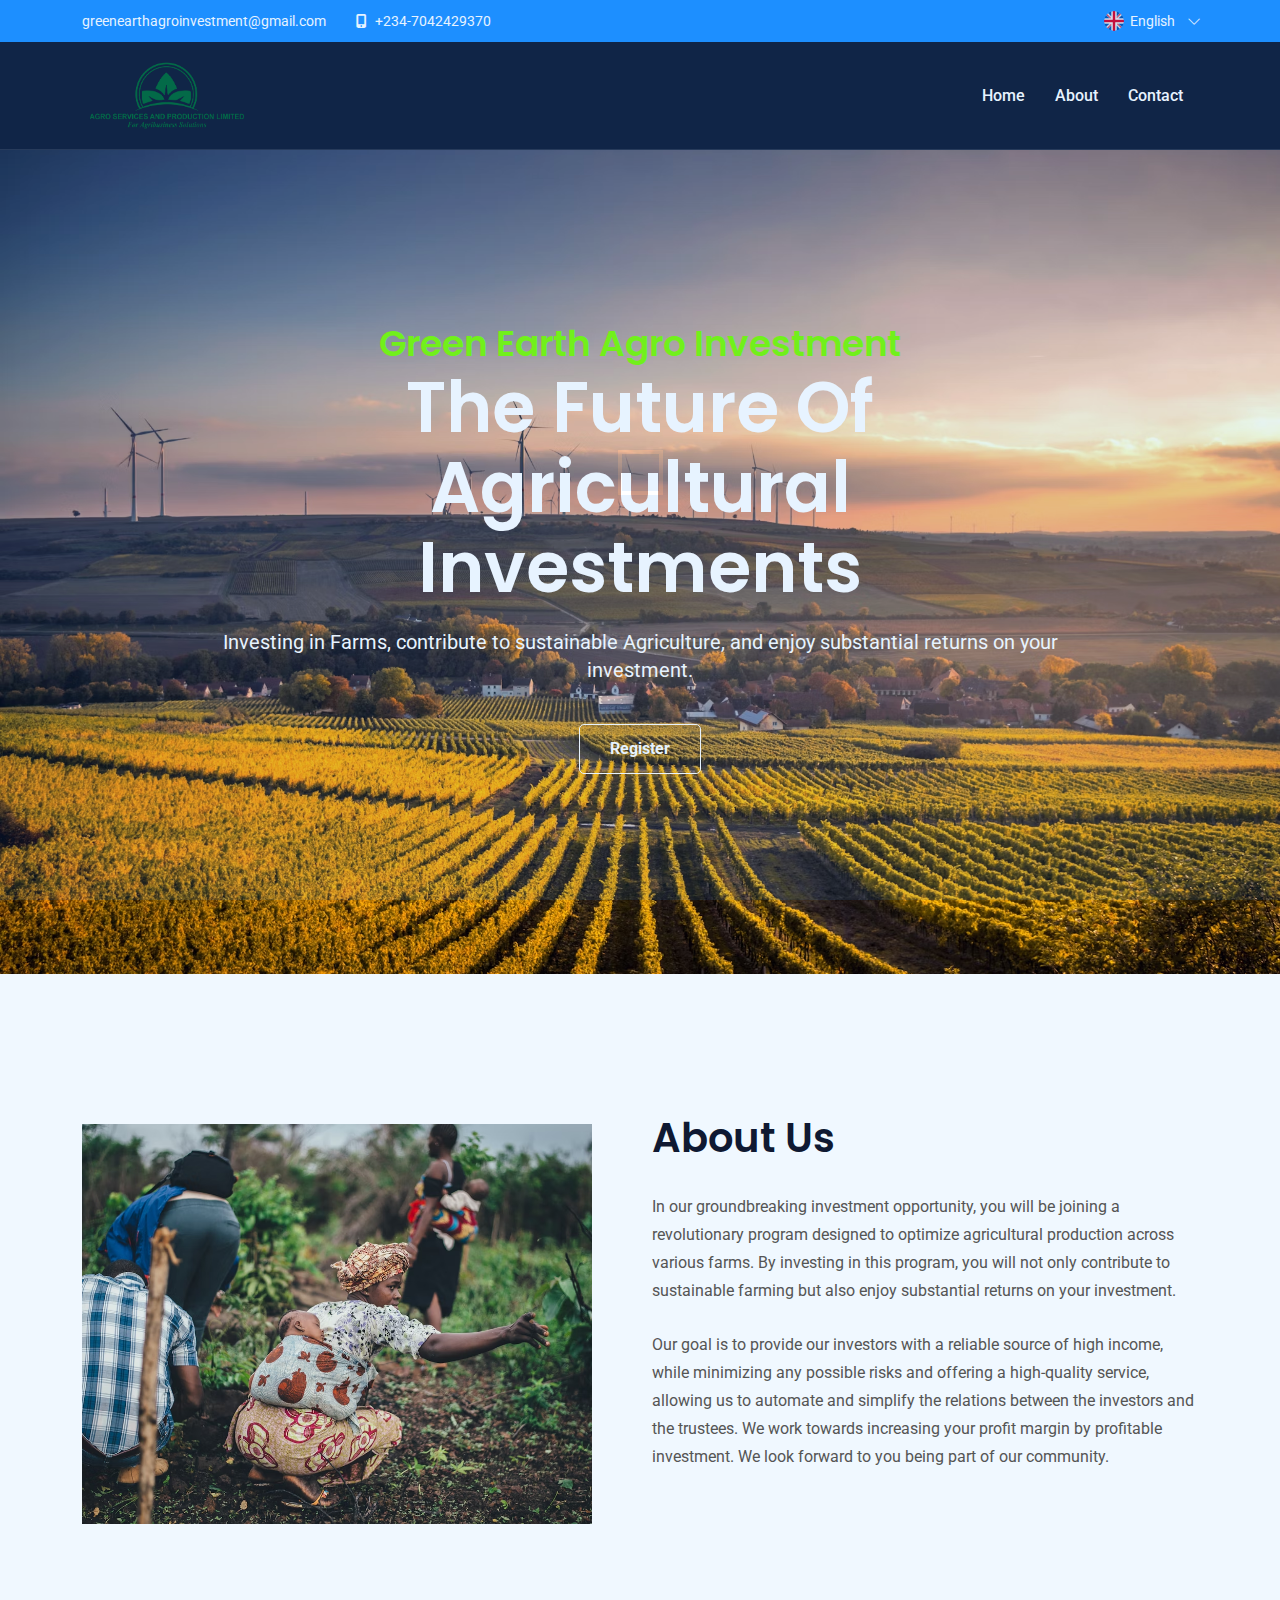
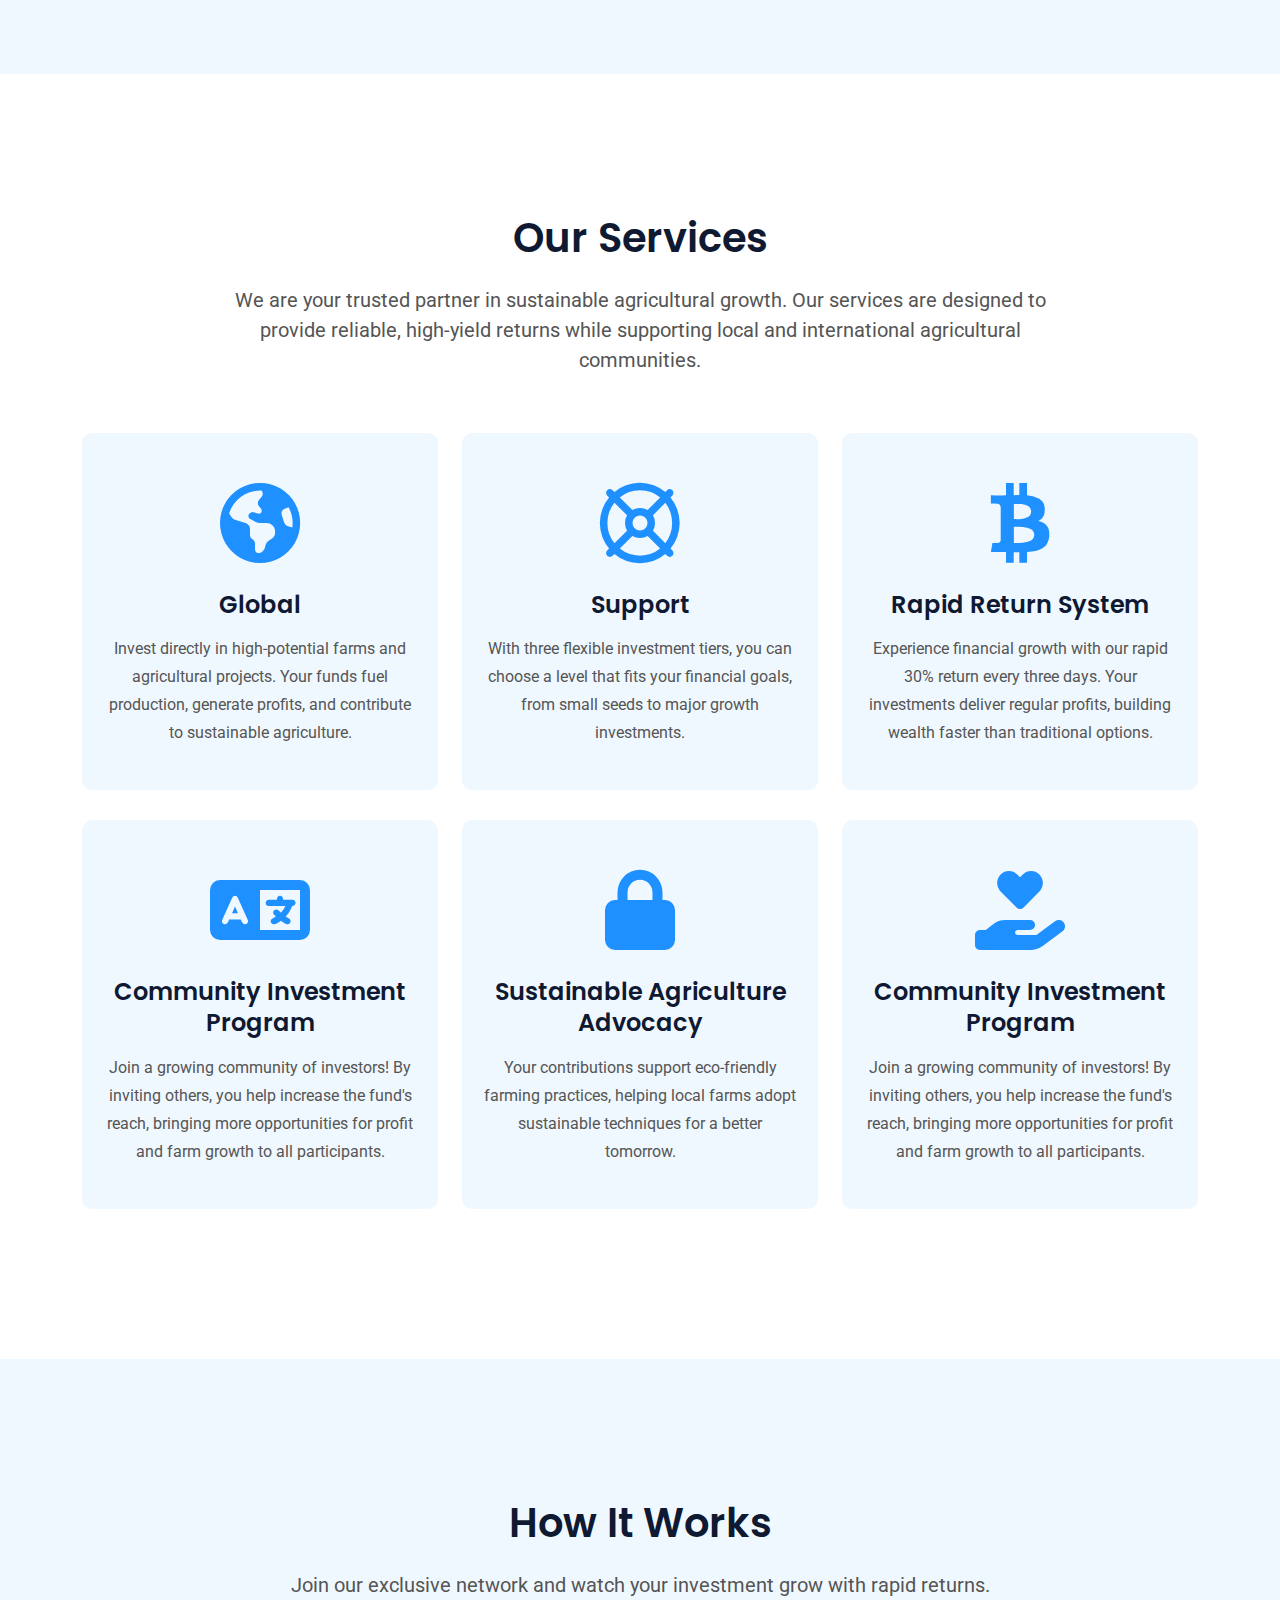
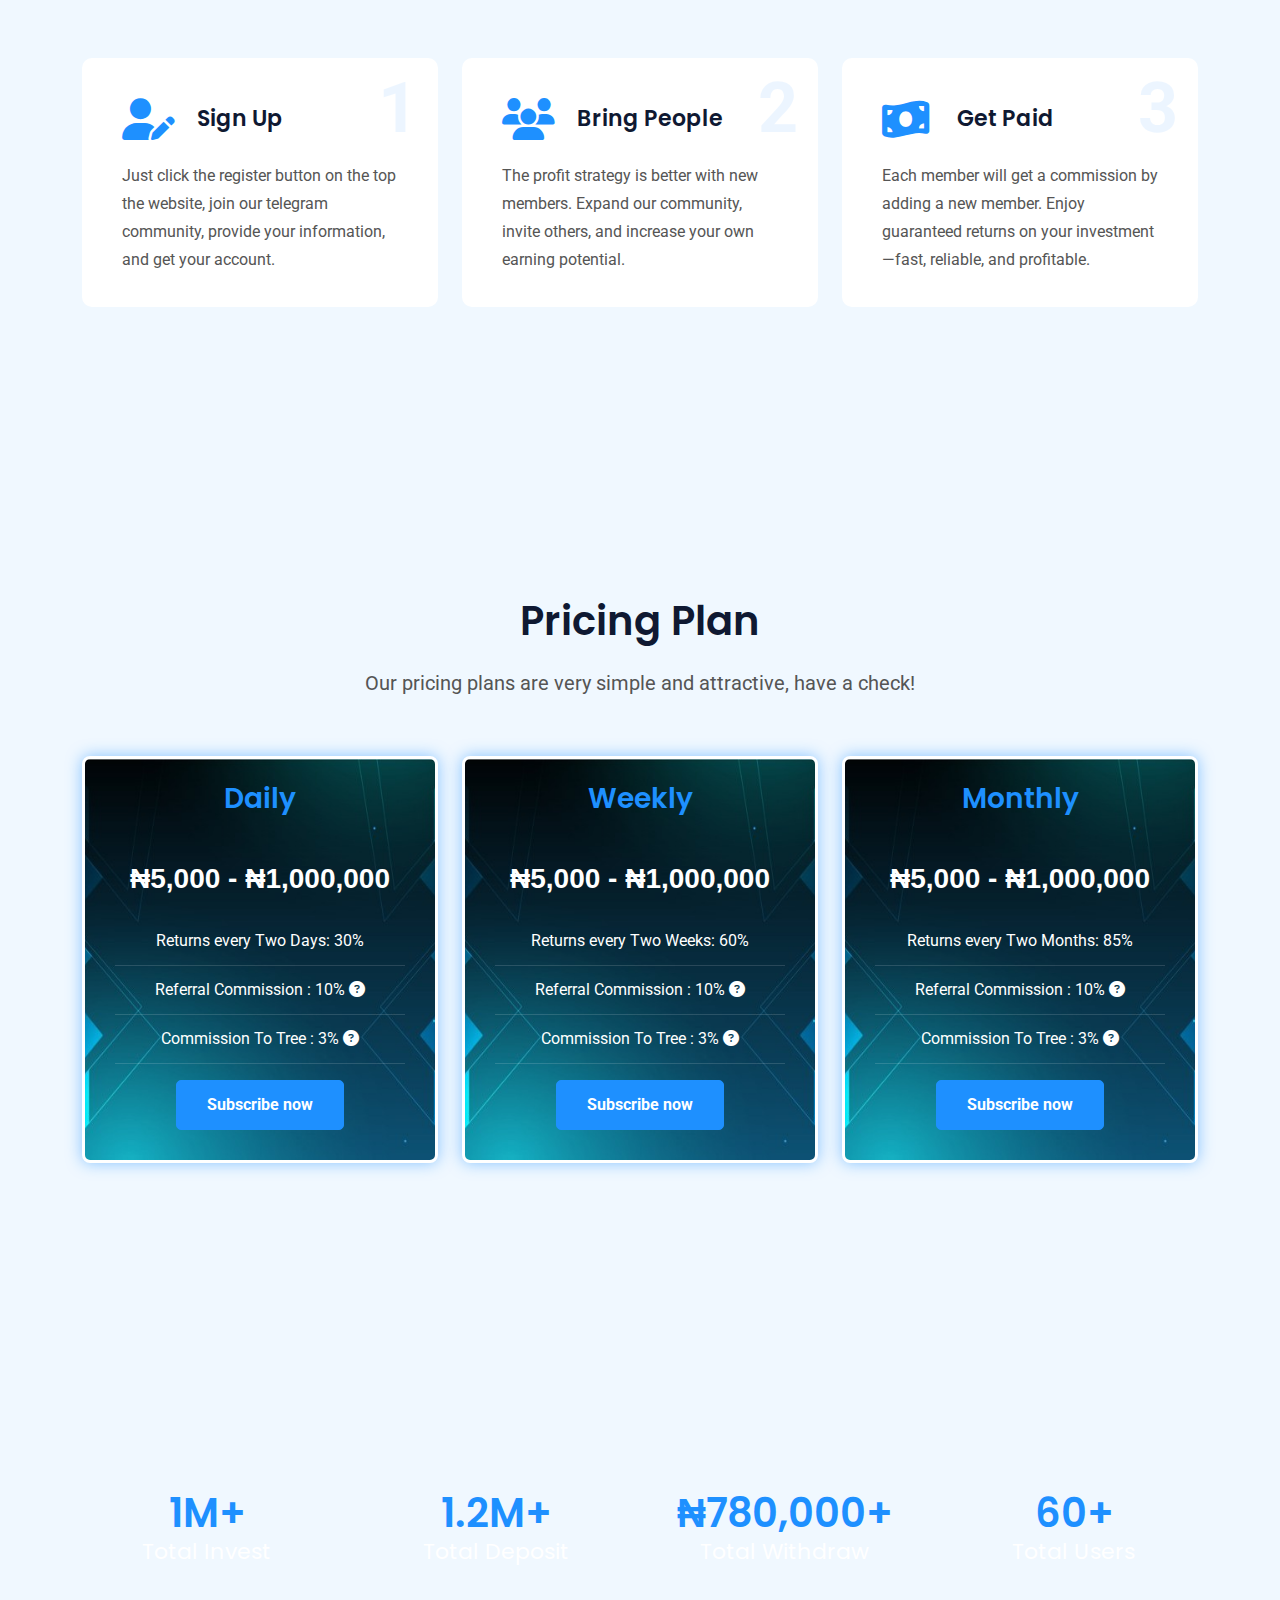
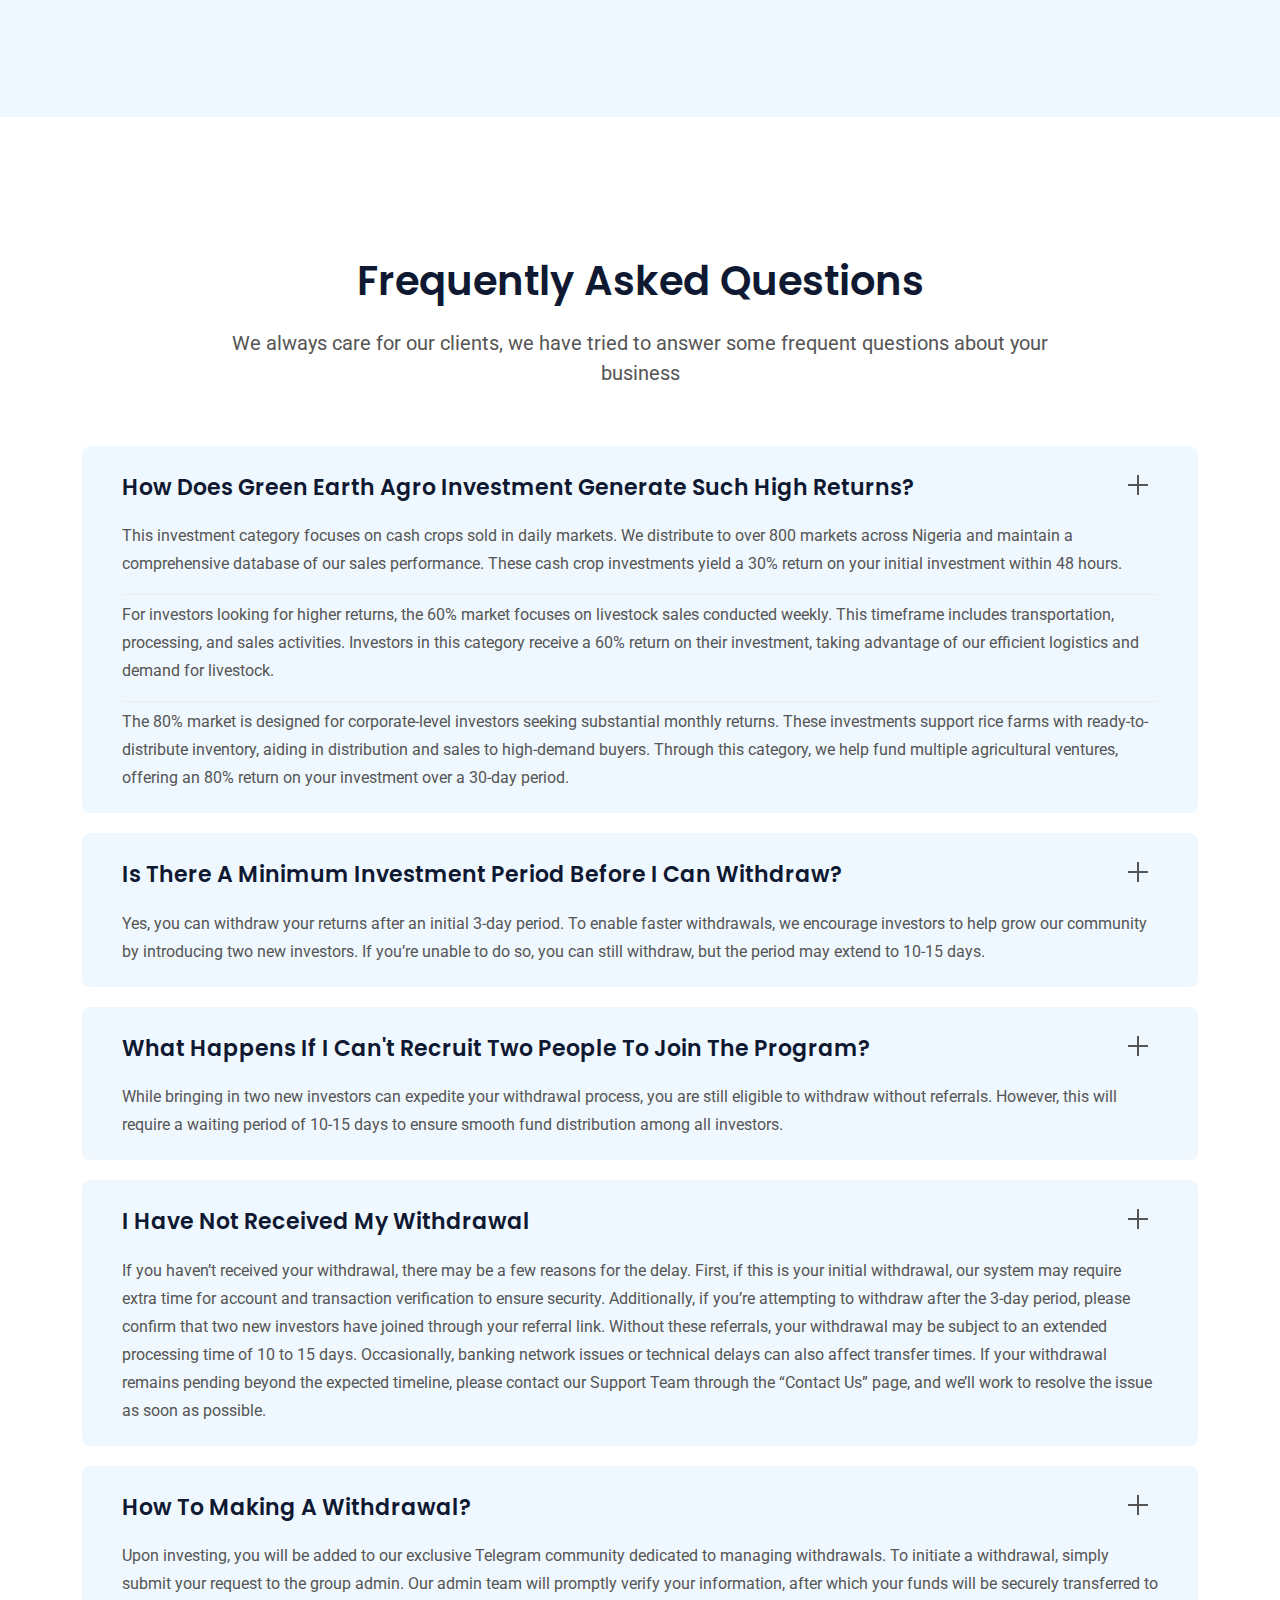
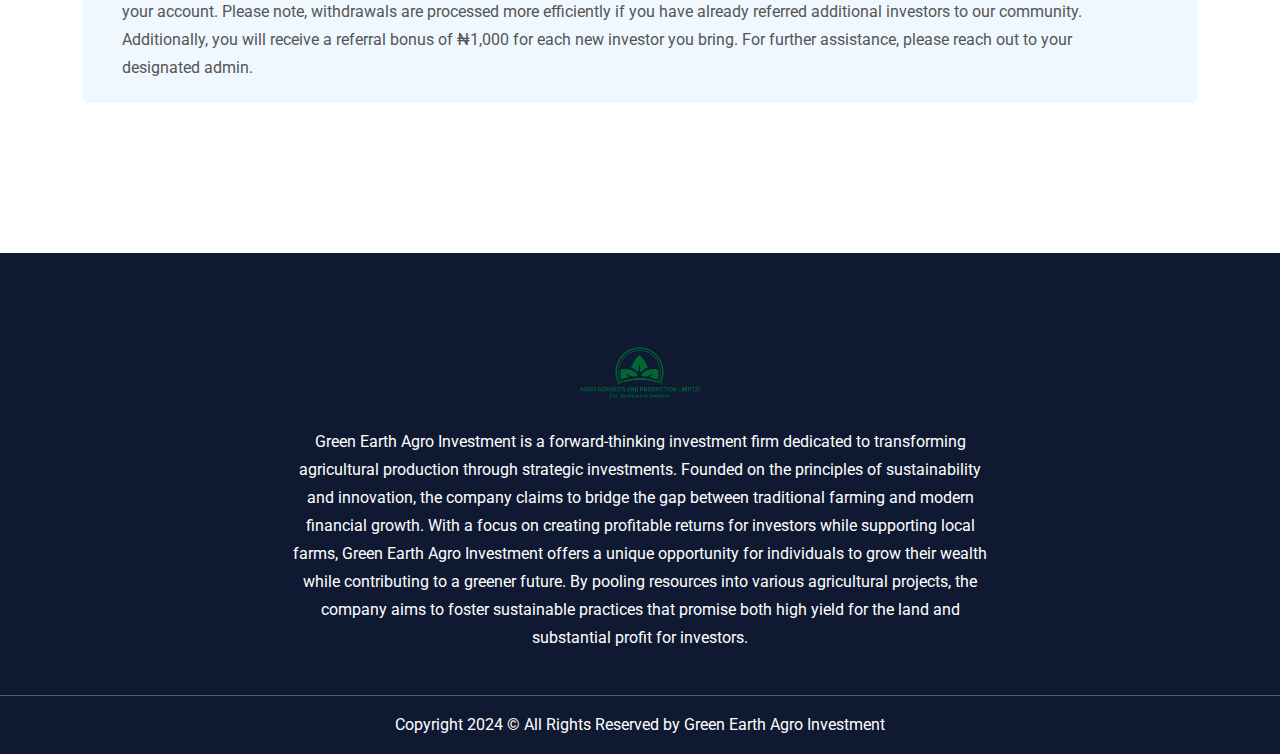
==== commit 3573c141: "Update index.html" ====
--- a/index.html
+++ b/index.html
@@ -212,26 +212,7 @@
                     </div>
                 </div>
             </div>
-                    <div class="swiper-slide">
-                <div class="banner-container bg-overlay bg_img"
-                    data-background="assets/images/frontend/banner/636a01142c5ef1667891476.jpg">
-                    <div class="container">
-                        <div class="banner-content">
-                            <h3 class="sub-title">Agro Green</h3>
-                            <h1 class="title">Multilevel Marketing Platform</h1>
-                            <div class="button-area">
-                                <p>We are a dedicated Binary Multilevel Marketing company for every MLM plan with custom features.</p>
-                                <div class="button-group">
-                                    <a class="custom-button active"
-                                        href="#">Log In</a>
-                                    <a class="custom-button"
-                                        href="https://t.me/+zExAcoKdvgdmNTk0">Register</a>
-                                </div>
-                            </div>
-                        </div>
-                    </div>
-                </div>
-            </div>
+                   
             </div>
     <!-- <div class="banner-prev"><i class="fas fa-angle-left"></i></div>
     <div class="banner-next"><i class="fas fa-angle-right"></i></div> -->
